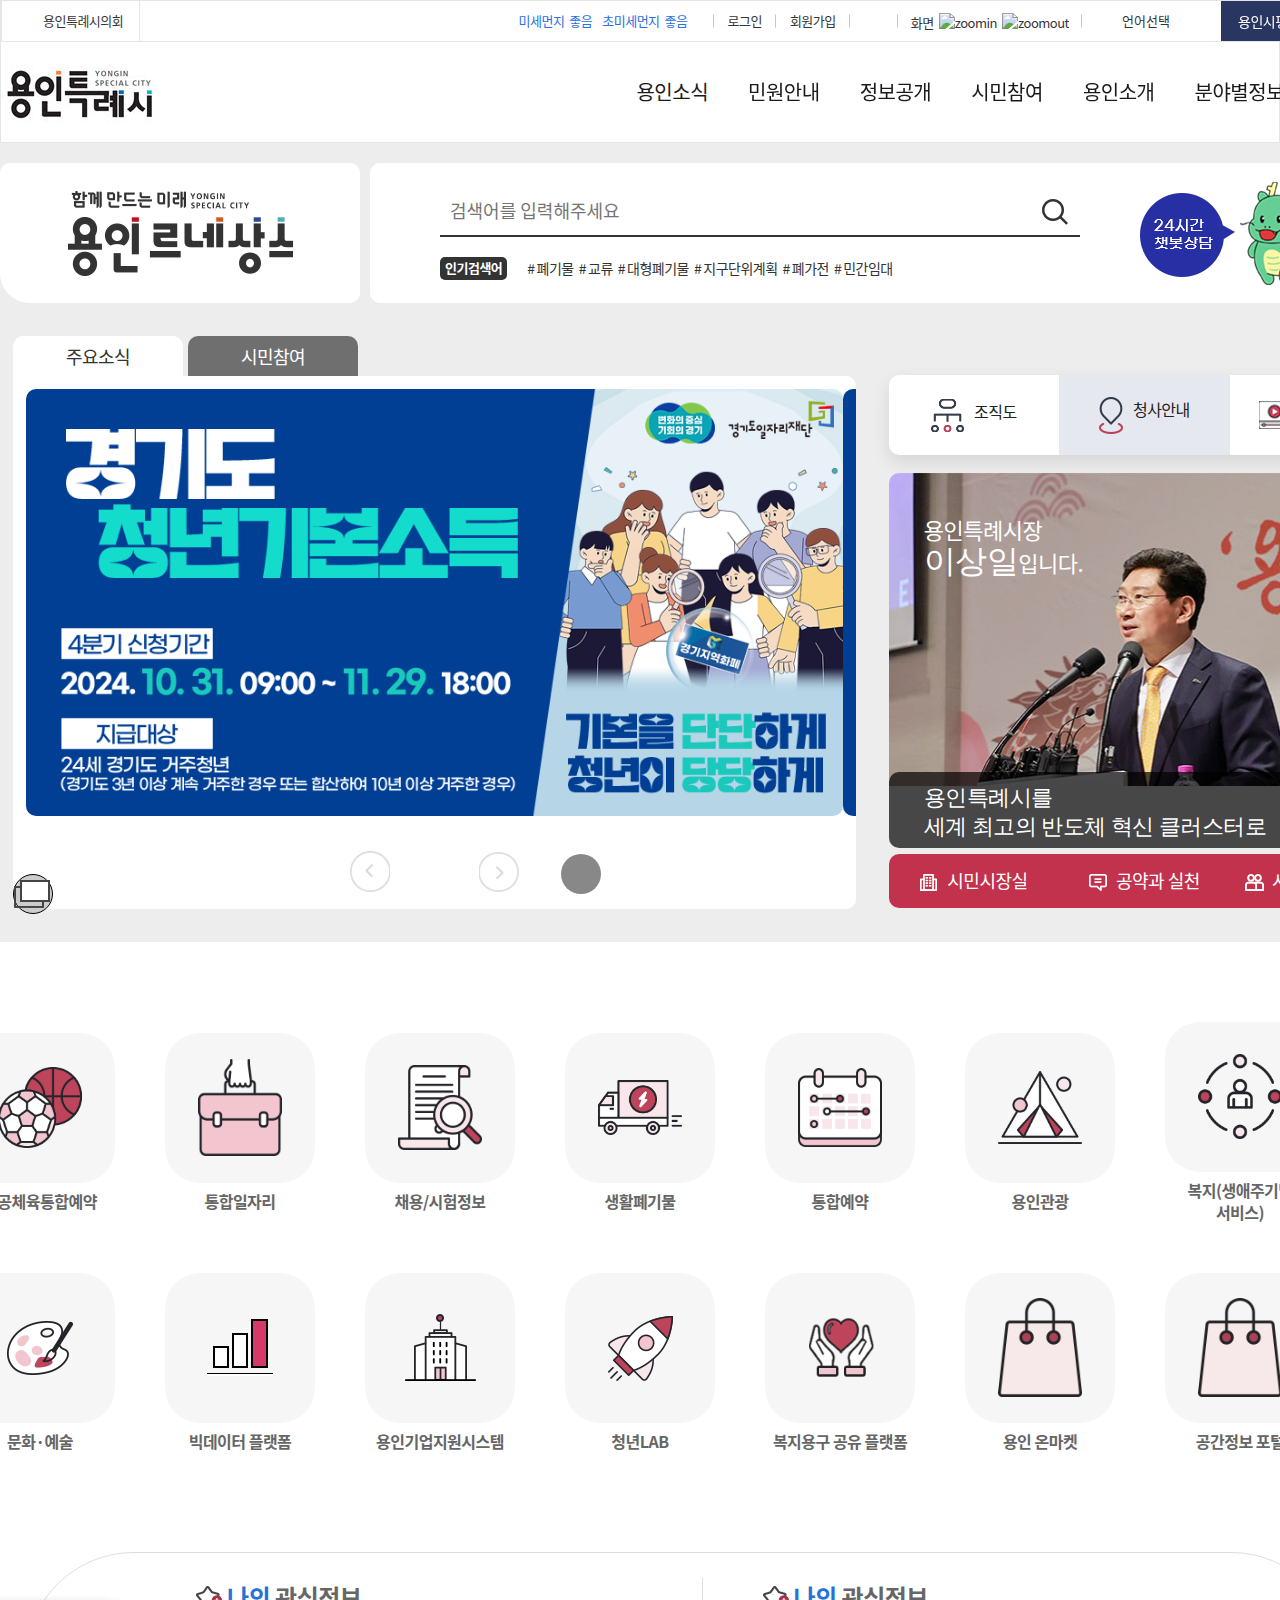
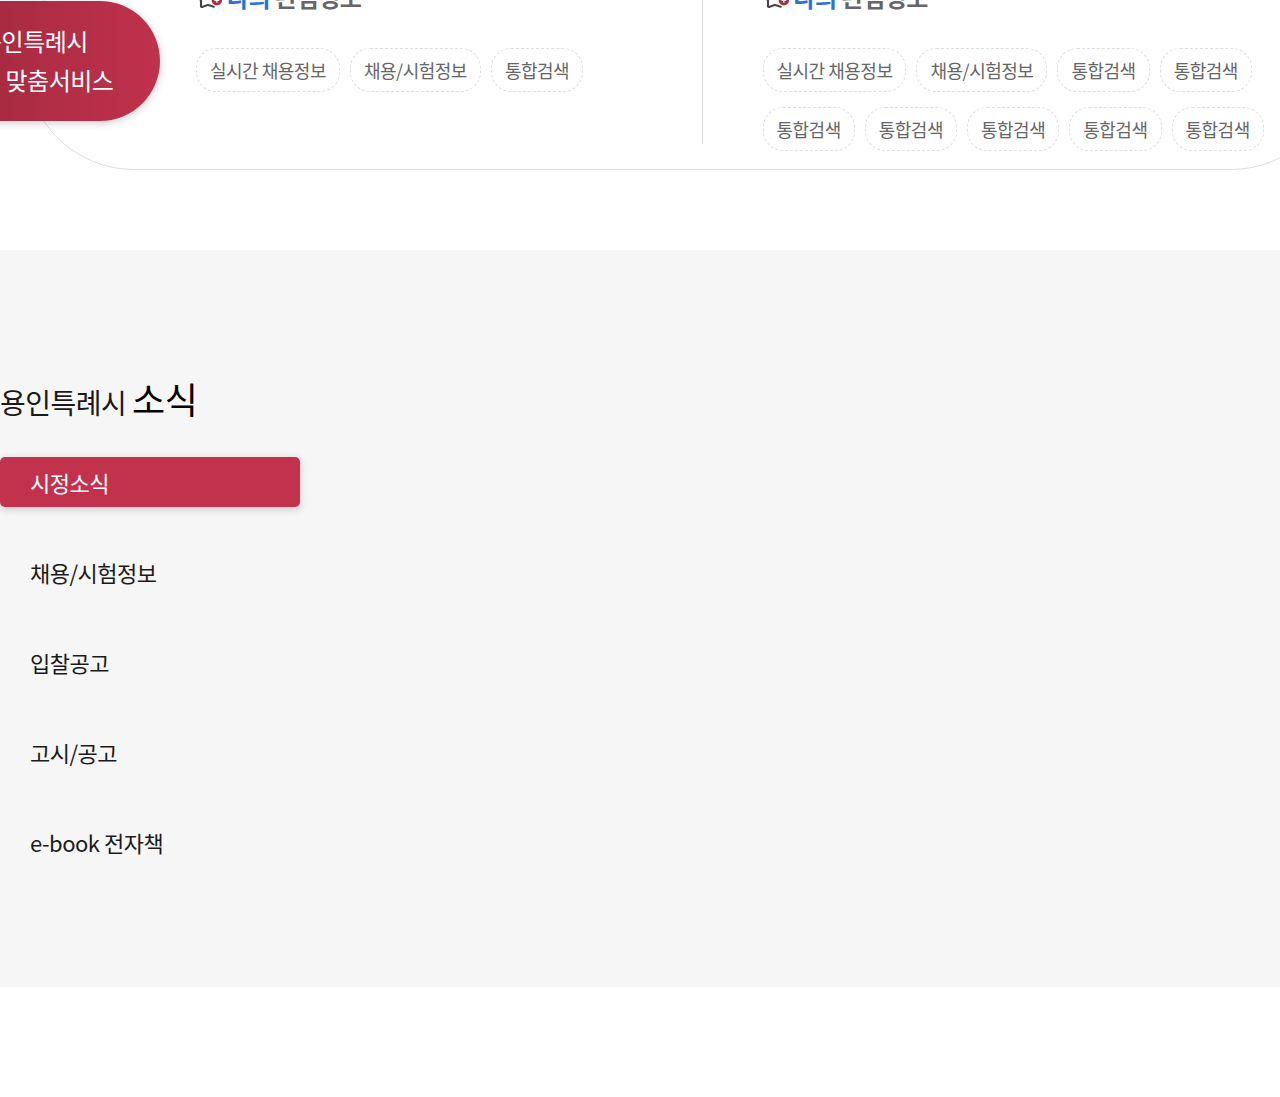
==== yongin.html @ 8b9699b8 "1116 yongin" ====
<!DOCTYPE html>
<html lang="en">

<head>
    <meta charset="UTF-8">
    <meta name="viewport" content="width=device-width, initial-scale=1.0">
    <title>Document</title>
    <link rel="stylesheet" href="./assets/css/main.css">
    <link rel="stylesheet" href="./assets/css/layout.css">
    <!-- swiper -->
    <link rel="stylesheet" href="https://cdn.jsdelivr.net/npm/swiper@11/swiper-bundle.min.css" />
    <script src="https://cdn.jsdelivr.net/npm/swiper@11/swiper-bundle.min.js"></script>
    <!-- jquery -->
    <script src="https://code.jquery.com/jquery-3.7.1.min.js"
    integrity="sha256-/JqT3SQfawRcv/BIHPThkBvs0OEvtFFmqPF/lYI/Cxo=" crossorigin="anonymous"></script>
    <script src="./yongin.js" defer></script>
</head>

<body>
    <header class="header">
        <div class="header__inner">
            <div class="header__top">
                <div class="header__top__inner">
                    <div class="site">
                        <a href="#" class="site__link">
                            용인특례시의회
                        </a>
                    </div>
                    <div class="header__top--util">
                        <div class="weather-area">
                            <a href="#" class="weather-area__btn">
                                미세먼지<span class="weather-area__btn--good">좋음</span>
                                초미세먼지<span class="weather-area__btn--good">좋음</span>
                            </a>
                        </div>
                        <div class="login-area">
                            <ul class="login-area__list">
                                <li class="login-area__item">
                                    <a href="#" title="로그인 화면 이동">로그인</a>
                                </li>
                                <li class="login-area__item">
                                    <a href="#" title="회원가입 화면 이동">회원가입</a>
                                </li>
                            </ul>
                        </div>
                        <div class="print__btn">
                            <a href="#" title="프린트하기" class="print__btn__icon">
                                <span class="blind">프린트하기</span>
                            </a>
                        </div>
                        <div class="magnify">
                            <ul class="magnify__list">
                                <li class="magnify__item">
                                    <a href="#">화면</a>
                                </li>
                                <li class="magnify__item">
                                    <a href="#" class="zoomin">
                                        <img class="zoomin__img" src="https://www.yongin.go.kr/resources/user/main/img/layout/txt_plus_icon.png" alt="zoomin">
                                    </a>
                                </li>
                                <li class="magnify__item">
                                    <a href="#" class="zoomout">
                                        <img class="zoomout__img" src="https://www.yongin.go.kr/resources/user/main/img/layout/txt_minus_icon.png" alt="zoomout">
                                    </a>
                                </li>
                            </ul>
                        </div>
                        <div class="language">
                            <button class="lang__btn">언어선택</button>
                            <div class="lang__dropdown">
                                <ul class="lang__list">
                                    <li class="lang__item">
                                        <a class="lang__item--link" href="#">한국어</a>
                                    </li>
                                    <li class="lang__item">
                                        <a class="lang__item--link" href="#">English</a>
                                    </li>
                                    <li class="lang__item">
                                        <a class="lang__item--link" href="#">中國語</a>
                                    </li>
                                    <li class="lang__item">
                                        <a class="lang__item--link" href="#">日本語</a>
                                    </li>
                                    <li class="lang__item">
                                        <a class="lang__item--link" href="#">그 외 언어</a>
                                    </li>
                                </ul>
                                <button class="close"> 언어선택 닫기 </button>
                            </div>
                            
                        </div>
                        <div class="familyPop__btn">
                            <div class="familyPop__swiper swiper">
                                <ul class="familyPop__list swiper-wrapper">
                                    <li class="familyPop__item swiper-slide">
                                        <a class="familyPop__item--link" href="#">용인시평생학습관</a>
                                    </li>
                                    <li class="familyPop__item swiper-slide">
                                        <a class="familyPop__item--link" href="#">용인시평생학습관</a>
                                    </li>
                                    <li class="familyPop__item swiper-slide">
                                        <a class="familyPop__item--link" href="#">용인시평생학습관</a>
                                    </li>
                                    <li class="familyPop__item swiper-slide">
                                        <a class="familyPop__item--link" href="#">용인시평생학습관</a>
                                    </li>
                                </ul>
                            </div>
                            <button class="more__btn">
                                <a class="more__btn__link" href="#">더보기</a>
                            </button>
                        </div>
                    </div>
                </div>
            </div>

            <div class="header__main">
                <div class="header__logo">
                    <div class="logo">
                        <a href="#" class="logo__link">
                            <h1 class="blind">용인시청 로고</h1>
                            <img class="logo__img" src="./assets/img/header_logo_img.jpg" alt="용인특례시 로고 이미지">
                        </a>
                    </div>
                </div>
                <div class="header__nav">
                    <ul class="header__list">
                        <li class="header__item" data-tab="tab01">
                            <a class="header__item__link" href="#">용인소식</a>
                            <div id="tab01" class="tab__item">
                                <div class="tab__item__inner">
                                    fewfewfew
                                </div>
                            </div>
                        </li>
                        <li class="header__item" data-tab="tab02">
                            <a class="header__item__link" href="#">민원안내</a>
                            <div id="tab02" class="tab__item">
                                tewtewt
                            </div>
                        </li>
                        <li class="header__item" data-tab="tab03">
                            <a class="header__item__link" href="#">정보공개</a>
                            <div id="tab03" class="tab__item">
                                tewtewt
                            </div>
                        </li>
                        <li class="header__item" data-tab="tab04">
                            <a class="header__item__link" href="#">시민참여</a>
                            <div id="tab04" class="tab__item">
                                tewtewt
                            </div>
                        </li>
                        <li class="header__item" data-tab="tab05">
                            <a class="header__item__link" href="#">용인소개</a>
                            <div id="tab05" class="tab__item">
                                tewtewt
                            </div>
                        </li>
                        <li class="header__item" data-tab="tab06">
                            <a class="header__item__link" href="#">분야별정보</a>
                            <div id="tab06" class="tab__item">
                                tewtewt
                            </div>
                        </li>
                    </ul>
                    <div class="header__form">
                        <button class="search__icon">
                            <span class="blind">검색 아이콘</span>
                        </button>
                        <button class="menu__icon">
                            <span class="blind">매뉴 아이콘</span>
                        </button>
                    </div>
                </div>
            </div>
        </div>

      


    </header>


    

    <main>
        <div class="container">

            <section class="sec-main">

                <div class="main__inner">

                    <div class="contentSearch-group">
                        <span class="blind">검색창</span>
                        <div class="yongin-banner">
                            <div class="front-card">
                                <a class="yongin-banner-link" href="#">
                                    <img src="./assets/img/logo_img.png" alt="용인시 배너">
                                </a>
                            </div>
                            <div class="back-card">
                                <a class="yongin-banner-link" href="#">
                                    <h5>용인르네상스 의미</h5>
                                    <p>
                                        시민과 함께 지혜를 모아 시의 발전과<br>
                                        모든 분야의 질적 변화와 양적 성장을<br> 통해
                                        시민 삶의 질을 업그레이드하겠다는<br>
                                        미래 비전입니다
                                    </p>
                                </a>
                            </div>
                        </div>
                        <div class="search-block">
                            <div class="search-left-block">
                                <form class="search-form" method="">
                                    <span class="blind">검색창</span>
                                    <input class="search-input" placeholder="검색어를 입력해주세요"></input>
                                    <button class="btn-search">
                                        <img src="/assets/icon/search-ic.png" alt="검색아이콘">
                                    </button>
                                </form>
                                <div class="hottag-block">
                                    <div class="hot-keyword">
                                        <h3>인기검색어</h3>
                                    </div>
                                    <ul class="hottag-list">
                                        <li class="hottag-item">폐기물</li>
                                        <li class="hottag-item">교류</li>
                                        <li class="hottag-item">대형폐기물</li>
                                        <li class="hottag-item">지구단위계획</li>
                                        <li class="hottag-item">폐가전</li>
                                        <li class="hottag-item">민간임대</li>
                                    </ul>
                                </div>
                            </div>
                            <div class="chatbot-area">
                                <a href="#">
                                    <img src="/assets/img/chatbot_img.png" alt="실시간 챗봇 이미지">
                                </a>
                            </div>
                        </div>
                    </div>

                    <div class="contentBanner-group">

                        <div class="swiper-area">
                            <nav class="swiper-tab-block">
                                <div class="visual-tab on" id="tab01">
                                    <h3>주요소식</h3>
                                </div>
                                <div class="visual-tab" id="tab02">
                                    <h3>시민참여</h3>
                                </div>
                            </nav>
                            <div class="visual-swiper swiper">
                                <ul class="swiper-wrapper">
                                    <li class="swiper-slide">
                                        <img src="/assets/img/swiper_img01.png" alt="">
                                    </li>
                                    <li class="swiper-slide">
                                        <img src="/assets/img/swiper_img01.png" alt="">
                                    </li>
                                    <li class="swiper-slide">
                                        <img src="/assets/img/swiper_img01.png" alt="">
                                    </li>
                                </ul>
                            </div>
                            <div class="swiper-ctrl-block">
                                <div class="swiper-pagination"></div>
                                <div class="visual-btn prev swiper-button-prev">
                                    <span class="blind">prev</span>
                                    <img src="/assets/icon/prev_btn-ic.png" alt="이전">
                                </div>
                                <div class="visual-btn next swiper-button-next">
                                    <span class="blind">next</span>
                                    <img src="/assets/icon/prev_btn-ic.png" alt="다음">
                                </div>
                                <button class="swiper-play-pause"><span class="blind">Pause</span></button>
                                <button class="visual-btn btn-tooltip">
                                    <span class="blind">tooltip</span>
                                    <img src="/assets/icon/tooltip_ic.png" alt="tooltip-ic">
                                </button>
                            </div>

                        </div>
                        <div class="mayor-area">

                            <div class="mayor-top-block">
                                <ul class="mayor-top-list">
                                    <li class="mayor-top-item">
                                        <a href="#"> <i class="ico ic-organ"></i>조직도</a>
                                    </li>
                                    <li class="mayor-top-item">
                                        <a href="#"><i class="ico ico-office"></i>청사안내</a>
                                    </li>
                                    <li class="mayor-top-item">
                                        <a href="#"><i class="ico ico-live"></i>용인라이브</a>
                                    </li>
                                </ul>
                            </div>

                            <div class="mayor-mid-block">
                                <img src="/assets/img/mayor_img.jpg" alt>
                                <h3 class="section-title">
                                    <span>용인특례시장</span>
                                    <span><strong>이상일</strong>입니다.</span>
                                </h3>
                                <span class="mayor-mid-subtitle">
                                    용인특례시를
                                    <br>
                                    세계 최고의 반도체 혁신 클러스터로
                                </span>
                            </div>

                            <div class="mayor-bot-block">
                                <ul class="mayor-bot-list">
                                    <li class="mayor-bot-item">
                                        <a href="#">시민시장실</a>
                                    </li>
                                    <li class="mayor-bot-item">
                                        <a href="#">공약과 실천</a>
                                    </li>
                                    <li class="mayor-bot-item">
                                        <a href="#">시민참여플랫폼</a>
                                    </li>
                                </ul>
                            </div>

                        </div>
                    </div>
                </div>

            </section>

            <section class="sec-service">
                <div class="service-inner">
                    <ul class="service-list">
                        <li class="service-item">
                            <a class="service-item-link" href="#">
                                <div class="service-icon-block">
                                    <img src="/assets/icon/service-item_img01.png" alt="service01">
                                </div>
                                <h3 class="service-text">공공체육통합예약</h3>
                            </a>
                        </li>
                        <li class="service-item">
                            <a class="service-item-link" href="#">
                                <div class="service-icon-block">
                                    <img src="/assets/icon/service-item_img02.png" alt="service01">
                                </div>
                                <h3 class="service-text">통합일자리</h3>
                            </a>
                        </li>
                        <li class="service-item">
                            <a class="service-item-link" href="#">
                                <div class="service-icon-block">
                                    <img src="/assets/icon/service-item_img03.png" alt="service01">
                                </div>
                                <h3 class="service-text">채용/시험정보</h3>
                            </a>
                        </li>
                        <li class="service-item">
                            <a class="service-item-link" href="#">
                                <div class="service-icon-block">
                                    <img src="/assets/icon/service-item_img04.png" alt="service01">
                                </div>
                                <h3 class="service-text">생활폐기물</h3>
                            </a>
                        </li>
                        <li class="service-item">
                            <a class="service-item-link" href="#">
                                <div class="service-icon-block">
                                    <img src="/assets/icon/service-item_img05.png" alt="service01">
                                </div>
                                <h3 class="service-text">통합예약</h3>
                            </a>
                        </li>
                        <li class="service-item">
                            <a class="service-item-link" href="#">
                                <div class="service-icon-block">
                                    <img src="/assets/icon/service-item_img06.png" alt="service01">
                                </div>
                                <h3 class="service-text">용인관광</h3>
                            </a>
                        </li>
                        <li class="service-item">
                            <a class="service-item-link" href="#">
                                <div class="service-icon-block">
                                    <img src="/assets/icon/service-item_img07.png" alt="service01">
                                </div>
                                <h3 class="service-text">복지(생애주기별 서비스)</h3>
                            </a>
                        </li>
                        <li class="service-item">
                            <a class="service-item-link" href="#">
                                <div class="service-icon-block">
                                    <img src="/assets/icon/service-item_img08.png" alt="service01">
                                </div>
                                <h3 class="service-text">문화·예술</h3>
                            </a>
                        </li>
                        <li class="service-item">
                            <a class="service-item-link" href="#">
                                <div class="service-icon-block">
                                    <img src="/assets/icon/service-item_img09.png" alt="service01">
                                </div>
                                <h3 class="service-text">빅데이터 플랫폼</h3>
                            </a>
                        </li>
                        <li class="service-item">
                            <a class="service-item-link" href="#">
                                <div class="service-icon-block">
                                    <img src="/assets/icon/service-item_img10.png" alt="service01">
                                </div>
                                <h3 class="service-text">용인기업지원시스템</h3>
                            </a>
                        </li>
                        <li class="service-item">
                            <a class="service-item-link" href="#">
                                <div class="service-icon-block">
                                    <img src="/assets/icon/service-item_img11.png" alt="service01">
                                </div>
                                <h3 class="service-text">청년LAB</h3>
                            </a>
                        </li>
                        <li class="service-item">
                            <a class="service-item-link" href="#">
                                <div class="service-icon-block">
                                    <img src="/assets/icon/service-item_img12.png" alt="service01">
                                </div>
                                <h3 class="service-text">복지용구 공유 플랫폼</h3>
                            </a>
                        </li>
                        <li class="service-item">
                            <a class="service-item-link" href="#">
                                <div class="service-icon-block">
                                    <img src="/assets/icon/service-item_img13.png" alt="service01">
                                </div>
                                <h3 class="service-text">용인 온마켓</h3>
                            </a>
                        </li>
                        <li class="service-item">
                            <a class="service-item-link" href="#">
                                <div class="service-icon-block">
                                    <img src="/assets/icon/service-item_img14.png" alt="service01">
                                </div>
                                <h3 class="service-text">공간정보 포털</h3>
                            </a>
                        </li>
                    </ul>

                    <div class="ai-area">
                        <div class="ai-inner">
                            <h3 class="ai-title-block">
                                용인특례시<br>
                                AI 맞춤서비스
                            </h3>

                            <div class="ai-mygroup-block">
                                <div class="ai-mygroup-content">
                                    <div class="ai-group-title">
                                        <h3><span class="blue">나의</span> 관심정보</h3>
                                    </div>
                                    <ul class="ai-tag-list">
                                        <li class="ai-tag-item">
                                            <a class="ai-tag-item-link" href="#">실시간 채용정보</a>
                                        </li>
                                        <li class="ai-tag-item">
                                            <a class="ai-tag-item-link" href="#">채용/시험정보</a>
                                        </li>
                                        <li class="ai-tag-item">
                                            <a class="ai-tag-item-link" href="#">통합검색</a>
                                        </li>
                                    </ul>
                                </div>
                                <div class="ai-mygroup-content">
                                    <div class="ai-group-title">
                                        <h3><span class="blue">나의</span> 관심정보</h3>
                                    </div>
                                    <ul class="ai-tag-list">
                                        <li class="ai-tag-item">
                                            <a class="ai-tag-item-link" href="#">실시간 채용정보</a>
                                        </li>
                                        <li class="ai-tag-item">
                                            <a class="ai-tag-item-link" href="#">채용/시험정보</a>
                                        </li>
                                        <li class="ai-tag-item">
                                            <a class="ai-tag-item-link" href="#">통합검색</a>
                                        </li>
                                        <li class="ai-tag-item">
                                            <a class="ai-tag-item-link" href="#">통합검색</a>
                                        </li>
                                        <li class="ai-tag-item">
                                            <a class="ai-tag-item-link" href="#">통합검색</a>
                                        </li>
                                        <li class="ai-tag-item">
                                            <a class="ai-tag-item-link" href="#">통합검색</a>
                                        </li>
                                        <li class="ai-tag-item">
                                            <a class="ai-tag-item-link" href="#">통합검색</a>
                                        </li>
                                        <li class="ai-tag-item">
                                            <a class="ai-tag-item-link" href="#">통합검색</a>
                                        </li>
                                        <li class="ai-tag-item">
                                            <a class="ai-tag-item-link" href="#">통합검색</a>
                                        </li>
                                    </ul>
                                </div>
                            </div>




                        </div>
                    </div>

                    <div class="news-area">
                        <div class="news-inner">
                            <div class="news-title-block">
                                <h2 class="news-title-tx">용인특례시 <strong>소식</strong></h2>
                            </div>
                            <div class="news-tab-list-block">
                                <ul class="news-tab-list">
                                    <li class="news-tab-item">
                                        <a class="news-tab-item-link on" href="#tab1">
                                            <p class="news-tab-item-tx">시정소식</p>
                                        </a>
                                    </li>
                                    <li class="news-tab-item">
                                        <a class="news-tab-item-link" href="#tab2">
                                            <p class="news-tab-item-tx">채용/시험정보</p>
                                        </a>
                                    </li>
                                    <li class="news-tab-item">
                                        <a class="news-tab-item-link" href="#tab3">
                                            <p class="news-tab-item-tx">입찰공고</p>
                                        </a>
                                    </li>
                                    <li class="news-tab-item">
                                        <a class="news-tab-item-link" href="#tab4">
                                            <p class="news-tab-item-tx">고시/공고</p>
                                        </a>
                                    </li>
                                    <li class="news-tab-item">
                                        <a class="news-tab-item-link" href="#tab5">
                                            <p class="news-tab-item-tx">e-book 전자책</p>
                                        </a>
                                    </li>
                                </ul>
                            </div>
                            <div class="news-tab-content">
                                <div id="tab1" class="news-tab-pane">
                                    <div class="news-tab-pane-inner">
                                        <div class="tab-pane-top">
                                            <p>더보기</p>
                                        </div>
                                        <ul class="tab-pane-mid-list">
                                            <li class="tab-pane-mid-item">
                                                <a class="tab-pane-mid-link" href="#">
                                                    <div class="pane-date-block">
                                                        <p class="pane-date">2024-11</p>
                                                        <p class="num">15</p>
                                                    </div>
                                                    <h3 class="pane-title"> 링크 임팩트 아카데미 - 나를 바꾸는 시간 6 참여 안내</h3>
                                                </a>
                                            </li>
                                            <li class="tab-pane-mid-item">
                                                <a class="tab-pane-mid-link" href="#">
                                                    <div class="pane-date-block">
                                                        <p class="pane-date">2024-11</p>
                                                        <p class="num">15</p>
                                                    </div>
                                                    <h3 class="pane-title"> (병원) 동절기 대비 화재안전점검 매뉴얼 등 게시</h3>
                                                </a>
                                            </li>
                                            <li class="tab-pane-mid-item">
                                                <a class="tab-pane-mid-link" href="#">
                                                    <div class="pane-date-block">
                                                        <p class="pane-date">2024-11</p>
                                                        <p class="num">15</p>
                                                    </div>
                                                    <h3 class="pane-title">12월 심폐소생술 등 응급처치교육 신청 안내(기초 과정)</h3>
                                                </a>
                                            </li>
                                            <li class="tab-pane-mid-item">
                                                <a class="tab-pane-mid-link" href="#">
                                                    <div class="pane-date-block">
                                                        <p class="pane-date">2024-11</p>
                                                        <p class="num">14</p>
                                                    </div>
                                                    <h3 class="pane-title"> (모의훈련)초미세먼지 위기경보 ‘주의’단계 발령 및 비상저감</h3>
                                                </a>
                                            </li>

                                        </ul>
                                    </div>
                                </div>
                                <div id="tab2" class="news-tab-pane">
                                    <div class="news-tab-pane-inner">
                                        <div class="tab-pane-top">
                                            <p>더보기</p>
                                        </div>
                                        <ul class="tab-pane-mid-list">
                                            <li class="tab-pane-mid-item">
                                                <a class="tab-pane-mid-link" href="#">
                                                    <div class="pane-date-block">
                                                        <p class="pane-date">2024-11</p>
                                                        <p class="num">15</p>
                                                    </div>
                                                    <h3 class="pane-title"> 링크 임팩트 아카데미 - 나를 바꾸는 시간 6 참여 안내</h3>
                                                </a>
                                            </li>
                                            <li class="tab-pane-mid-item">
                                                <a class="tab-pane-mid-link" href="#">
                                                    <div class="pane-date-block">
                                                        <p class="pane-date">2024-11</p>
                                                        <p class="num">15</p>
                                                    </div>
                                                    <h3 class="pane-title"> 링크 임팩트 아카데미 - 나를 바꾸는 시간 6 참여 안내</h3>
                                                </a>
                                            </li>
                                            <li class="tab-pane-mid-item">
                                                <a class="tab-pane-mid-link" href="#">
                                                    <div class="pane-date-block">
                                                        <p class="pane-date">2024-11</p>
                                                        <p class="num">15</p>
                                                    </div>
                                                    <h3 class="pane-title"> 링크 임팩트 아카데미 - 나를 바꾸는 시간 6 참여 안내</h3>
                                                </a>
                                            </li>
                                            <li class="tab-pane-mid-item">
                                                <a class="tab-pane-mid-link" href="#">
                                                    <div class="pane-date-block">
                                                        <p class="pane-date">2024-11</p>
                                                        <p class="num">15</p>
                                                    </div>
                                                    <h3 class="pane-title"> 링크 임팩트 아카데미 - 나를 바꾸는 시간 6 참여 안내</h3>
                                                </a>
                                            </li>
                                        </ul>
                                    </div>
                                </div>
                                <div id="tab3" class="news-tab-pane">
                                    <div class="news-tab-pane-inner">
                                        <div class="tab-pane-top">
                                            <p>더보기</p>
                                        </div>
                                        <ul class="tab-pane-mid-list">
                                            <li class="tab-pane-mid-item">
                                                <a class="tab-pane-mid-link" href="#">
                                                    <div class="pane-date-block">
                                                        <p class="pane-date">2024-11</p>
                                                        <p class="num">15</p>
                                                    </div>
                                                    <h3 class="pane-title"> 링크 임팩트 아카데미 - 나를 바꾸는 시간 6 참여 안내</h3>
                                                </a>
                                            </li>
                                            <li class="tab-pane-mid-item">
                                                <a class="tab-pane-mid-link" href="#">
                                                    <div class="pane-date-block">
                                                        <p class="pane-date">2024-11</p>
                                                        <p class="num">15</p>
                                                    </div>
                                                    <h3 class="pane-title"> 링크 임팩트 아카데미 - 나를 바꾸는 시간 6 참여 안내</h3>
                                                </a>
                                            </li>
                                            <li class="tab-pane-mid-item">
                                                <a class="tab-pane-mid-link" href="#">
                                                    <div class="pane-date-block">
                                                        <p class="pane-date">2024-11</p>
                                                        <p class="num">15</p>
                                                    </div>
                                                    <h3 class="pane-title"> 링크 임팩트 아카데미 - 나를 바꾸는 시간 6 참여 안내</h3>
                                                </a>
                                            </li>
                                            <li class="tab-pane-mid-item">
                                                <a class="tab-pane-mid-link" href="#">
                                                    <div class="pane-date-block">
                                                        <p class="pane-date">2024-11</p>
                                                        <p class="num">15</p>
                                                    </div>
                                                    <h3 class="pane-title"> 링크 임팩트 아카데미 - 나를 바꾸는 시간 6 참여 안내</h3>
                                                </a>
                                            </li>
                                        </ul>
                                    </div>
                                </div>
                                
                            </div>
                        </div>
                    </div>

                </div>
            </section>
            <section class="sec-admin"></section>
            
      





        </div>

    </main>







    <footer></footer>

</body>

</html>
---- assets/css/main.css ----
.container{ position: relative; }



/* sec-main */


.sec-main{
    background: #ededed;
}
.main__inner{
    width: 1400px;
    margin: 0px auto;
    padding: 20px 0;
}
.contentSearch-group{
    display: flex;
    gap: 10px;
}
.contentSearch-group .yongin-banner{
    position: relative;
    display: block;
    width: 360px;
    height: 140px;
    border-radius: 10px 10px 10px 30px;
    perspective: 1000px;
    transition: 1s;
    transform-style: preserve-3d;

    background: #fff;
}
.contentSearch-group .yongin-banner:hover {
    transform: rotateY(180deg);
}
.contentSearch-group .yongin-banner div{
    position: absolute;
    width: 100%;
    height: 100%;
    backface-visibility: hidden;
    border-radius: 10px 10px 10px 30px;
}
.contentSearch-group .yongin-banner .front-card{
    display: flex;
    align-items: center;
    justify-content: center;
}
.contentSearch-group .yongin-banner .back-card{
    transform: rotateY(180deg);
    color: #fff;
    padding: 10px;

    background: #f00;
}
.contentSearch-group .yongin-banner .back-card::after{
    content: "";
    position: absolute;
    bottom: 0;
    right: -32px;
    width: 133px;
    height: 180px;
    background: url(https://www.yongin.go.kr/resources/user/main/img/layout/renaissance_img.png) no-repeat;
}

.back-card h5{
    font-size: 18px;
    font-weight: 700;
}
.back-card p{
    line-height: 1.5;
    font-size: 14px;

}
/* .yongin-banner-link{
    position: relative;
    padding: 12px 17px;

} */
.contentSearch-group .yongin-banner img{
    width: 100%;
    height: 100%;
    object-fit: cover;
}

.contentSearch-group .search-block{
    display: flex;
    justify-content: space-between;
    align-items: center;
    border-radius: 10px 30px 10px 10px;
    padding: 10px 60px 10px 70px;
    height: 140px;
    flex: 1;
    background: #fff;
}
.search-left-block{
    display: flex;
    flex-direction: column;
    gap: 20px;
    flex: 1;
}
.contentSearch-group .search-block .search-form{
    position: relative;
    display: flex;
    justify-content: space-between;
    width: 100%;
}
.search-form .search-input{
    padding: 10px;
    width: 100%;
    border-bottom: 2px solid #333;
}
.search-form .btn-search{
    position: absolute;
    right: 0;top: 0;
    display: flex;
    align-items: center;
    justify-content: center;
    height: 100%;
    width: 50px;
}
.search-form .btn-search img{}

.hottag-block{
    display: flex;
}
.hottag-block .hot-keyword{
    border-radius: 5px;
    background: #333;
    font-size: 13px;
    padding: 0 5px;
    color: #fff;
    display: flex;
    align-items: center;
    justify-content: center;
    font-weight: 600;
    margin-right: 20px;
}
.hottag-block .hot-keyword h3{}
.hottag-block .hottag-list{
    display: flex;
    gap: 5px;
    color: #333;
    font-size: 14px;
}
.hottag-block .hottag-list .hottag-item{}
.hottag-block .hottag-list .hottag-item::before{
    content: "#";
    margin-right: 2px;
}
.chatbot-area{
    margin-left: 60px;
}
.chatbot-area img{}



/* contentbanner css */

.contentBanner-group{
    display: flex;
    gap: 20px;
    margin-top: 20px;
}
.swiper-area{
    position: relative;
    padding: 13px;
    width: 870px;
}
.swiper-area .swiper-tab-block{
    display: flex;
    gap: 5px;
}
.swiper-area .swiper-tab-block .visual-tab{
    display: inline-flex;
    align-items: center;
    justify-content: center;
    width: 170px;
    height: 40px;
    background-color: #6F6F6F;
    border-radius: 10px 10px 0 0;
    color: #fff;
}
.swiper-area .swiper-tab-block .visual-tab.on{
    background: #fff;
    font-weight: 500;
    color: #333;
}
.swiper-area .swiper-tab-block .visual-tab h3{}

.swiper-area .visual-swiper{
    position: relative;
    padding: 13px;
    padding-bottom: 23px;
    border-radius: 0 10px 0px 0px;
    background-color: #fff;
}
.swiper-area .visual-swiper .swiper-wrapper{
    width: 100%;
    border-radius: 50px;
}
.swiper-area .visual-swiper .swiper-wrapper .swiper-slide img{
    width: 100%;
    height: 100%;
    object-fit: cover;
    border-radius: 10px;
}
.swiper-play-pause{    
    position: absolute;
    left: 65%;
    width: 40px;
    height: 40px;
    border-radius: 50%;
    z-index: 10;
    background: #888;
}
.swiper-ctrl-block{
    position: relative;
    display: flex;
    align-items: center;
    width: 100%;
    height: 70px;
    background: #fff;
    border-radius: 0px 0px 10px 10px;
}
.swiper-ctrl-block .visual-btn {
    position: absolute;
    top: 50%;
    width: 40px;
    height: 40px;
    border-radius: 50%;
}
.swiper-ctrl-block .visual-btn.prev{ left: 40%; }

.swiper-ctrl-block .visual-btn.next{
    right: 40%;
    transform: rotate(180deg);
}
.swiper-pagination{
    display: flex;
    align-items: center;
    justify-content: center;
    height: 100%;
}
.btn-tooltip{
    position: relative;
    background: #ccc;
    border: 1px solid #000;
}
.mayor-area{
    position: relative;
    display: flex;
    flex-direction: column;
    margin-top: 52px;
    gap: 18px;
}
.mayor-area .mayor-top-block{
    display: flex;
    align-items: center;
    justify-content: center;
    border-radius: 10px;
    background-color: #fff;
    height: 80px;
    box-shadow: 0 7px 18px rgba(0, 0, 0, .1);
}
.mayor-area .mayor-top-block .mayor-top-list{
    display: flex;
    justify-content: space-between;
    align-items: center;
    width: 100%;
    height: 100%;
}
.mayor-top-block .mayor-top-list .mayor-top-item{
    display: flex;
    align-items: center;
    justify-content: center;
    width: 33.33%;
    height: 100%;
}
.mayor-top-block .mayor-top-list .mayor-top-item:nth-child(2){
    background-color: #e6e8f0;
}
.ico {
    display: block;          
    background-repeat: no-repeat;    
    overflow: hidden;                
    text-indent: -9999px;           
    margin-right: 10px;              
}
.ic-organ{
    width: 33px;
    height: 33px;
    background: url("/assets/icon/mayor-top-item01.png");
    margin-right: 10px;
    background-position: center center;  
    background-size: cover;          
}
.ico-office{
    width: 24px;
    height: 37px;
    background: url("/assets/icon/mayor-top-item02.png");
    margin-right: 10px;
    background-position: center center;  
    background-size: cover; 
}
.ico-live{
    width: 31px;
    height: 28px;
    background: url("/assets/icon/mayor-top-item03.png");
    margin-right: 10px;
    background-position: center center;  
    background-size: cover; 
}
.mayor-top-block .mayor-top-list .mayor-top-item a{
    display: flex;
    color: #222;
    font-size: 1rem;
}

.mayor-mid-block{
    position: relative;
    padding-bottom: 50px;
    /* position: absolute;
    bottom: -12px;
    left: 0;
    display: flex;
    align-items: center;
    padding: 12px 35px 6px;
    width: 100%;
    line-height: 1.3;
    font-size: 22px;
    color: #fff;
    background: rgba(0, 0, 0, .7);
    border-radius: 10px;
    font-family: "GmarketSans";
    z-index: 9; */
    
}
.mayor-mid-block img{
    width: 100%;
    height: 100%;
    border-radius: 10px 10px 0 0;
}
.mayor-mid-block .section-title{
    display: flex;
    flex-direction: column;
    position: absolute;
    top: 43px;
    left: 35px;
    line-height: 1.2;
    font-size: 22px;
    color: #fff;
    font-family: "GmarketSans";
    
}
.mayor-mid-block .section-title span{}
.mayor-mid-block .section-title strong{
    font-size: 32px;
    font-weight: 400;
    font-family: "ChosunGs";
}
.mayor-mid-subtitle{
    position: absolute;
    bottom: -12px;
    left: 0;
    display: flex;
    align-items: center;
    padding: 12px 35px 6px;
    width: 100%;
    line-height: 1.3;
    font-size: 22px;
    color: #fff;
    background: rgba(0, 0, 0, .7);
    border-radius: 10px;
    font-family: "GmarketSans";
    z-index: 9;
}
.mayor-bot-block{
    width: 100%;
    background: #c3324d;
    border-radius: 10px;
    padding: 2px 0;
    color: #fff;
}
.mayor-bot-block .mayor-bot-list{
    display: flex;
    justify-content: space-between;
    align-items: center;
}
.mayor-bot-block .mayor-bot-item{
    display: flex;
    align-items: center;
    justify-content: center;
    flex: 1;
    height: 50px;

}
.mayor-bot-block .mayor-bot-item a{}
.mayor-bot-block .mayor-bot-item a::before{
    content: '';
    display: inline-block;
    margin-right: 8px;
    width: 19px;
    height: 17px;
    vertical-align: middle;
    aspect-ratio: 1;
    background-size: 100%;
    transform: translateY(-1px);
}
.mayor-bot-block .mayor-bot-item:nth-child(1) a::before{
    background: url("/assets/icon/mayor-bot-item01.png") no-repeat;
}
.mayor-bot-block .mayor-bot-item:nth-child(2) a::before{
    background: url("/assets/icon/mayor-bot-item02.png") no-repeat;
}
.mayor-bot-block .mayor-bot-item:nth-child(3) a::before{
    background: url("/assets/icon/mayor-bot-item03.png") no-repeat;
}
.mayor-bot-block .mayor-bot-item a::after{
    content: '';
    position: absolute;
    top: 50%;
    right: 0;
    width: 1px;
    height: 17px;
    background: #fff;
    transform: translateY(-50%);
}


.sec-service{
    position: relative;
    width: 100%;
    background: #fff;
}
.sec-service .service-inner{
    display: flex;
    align-items: center;
    justify-content: center;
    flex-direction: column;
    margin: 80px auto;
}

.service-list{
    display: grid;
    grid-template-columns: repeat(7,1fr);
    grid-template-rows: repeat(2,auto);
    gap: 50px;
    margin-bottom: 100px;
}
.service-list .service-item{
    display: flex;
    justify-content: center;
    align-items: center;
    flex: 1;
}
.service-list .service-icon-block:hover{ background: #c3324d; }
.service-list .service-item .service-item-link{
    display: flex;
    align-items: center;
    justify-content: center;
    flex-direction: column;
    width: auto;
    height: auto;
    background-color: transparent;
}
.service-item-link .service-icon-block{
    display: flex;
    align-items: center;
    justify-content: center;
    background-color: #f6f6f6;
    width: 150px;
    height: 150px;
    border-radius: 35px;
    padding: 10px;
    transition: background-color .3s;
}
.service-item-link .service-icon-block img{
   max-width: 65%;
}
.service-item-link .service-text{
    margin-top: 7px;
    font-size: 16px;
    color: #666;
    line-height: 22px;
    font-weight: 600;
    text-align: center;
    word-break: keep-all;
    vertical-align: top;
}

.ai-area{
    position: relative;
    width: 1400px;
}
.ai-area .ai-inner{
    display: flex;
    align-items: center;
}
.ai-title-block{
    position: absolute;
    min-width: 220px;
    height: 120px;
    border-radius: 60px;
    color: #fff;
    font-size: 24px;
    display: flex;
    flex-flow: column;
    justify-content: center;
    align-items: flex-start;
    padding: 0 40px;
    box-shadow: 0px 2px 9px 0px rgba(0, 0, 0, 0.2);
    background: linear-gradient(to right, #a0293f, #c0314c);
}
.ai-mygroup-block{
    display: flex;
    justify-content: space-between;
    border: 1px solid #dedede;
    width: 100%;
    border-radius: 200px;
    margin-left: 85px;
    padding: 25px 70px 25px 110px;
}
.ai-mygroup-block .ai-mygroup-content{
    width: 50%;
}
.ai-mygroup-block .ai-mygroup-content:nth-child(1){
    padding-left: 60px;
    border-right: 1px solid #dedede;
}
.ai-mygroup-block .ai-mygroup-content:nth-child(2){
    padding-left: 60px;
}
.ai-mygroup-block .ai-mygroup-content .ai-group-title{
    display: flex;
    align-items: center;
    gap: 5px;
    margin-bottom: 10px;
}
.ai-mygroup-block .ai-mygroup-content .ai-group-title h3{
    font-size: 24px;
    font-weight: 600;
}
.ai-mygroup-block .ai-mygroup-content .ai-group-title::before{
    content: "";
    display: block;    
    background: url("/assets/icon/star.png") no-repeat;
    background-size: contain;
    width: 26px;
    height: 22px;
}
.ai-group-title img{}

.ai-tag-list{
    display: flex;
    flex-flow: wrap;
    gap: 10px;
    margin-top: 20px;
}
.ai-tag-list .ai-tag-item{
    margin-top: 20px;
}
.ai-tag-list .ai-tag-item .ai-tag-item-link{
    background: transparent;
    border: 1px dashed #dedede;
    border-radius: 20px;
    padding: 8px 13px;
}


/* news-area css */

.news-area{
    position: relative;
    width: 100%;
    margin-bottom: 30px;
    margin-top: 80px;
    padding: 40px 0;
    background-color: #f6f6f6;

    /* min-height: 635px; */
}
.news-area .news-inner{
    width: 1400px;
    margin: 0 auto;
    padding: 80px 0;

}
.news-title-block{
    color: #1a1a1a;
    font-size: 28px;
}
.news-title-block .news-title-tx{}
.news-title-block .news-title-tx strong{
    color: #000;
    font-weight: 500;
    font-size: 36px;
}

.news-tab-list-block{}
.news-tab-list-block .news-tab-list{
    display: flex;
    flex-direction: column;
    gap: 40px;
    margin-top: 30px;
}
.news-tab-list-block .news-tab-list .news-tab-item{
    
}
.news-tab-item .news-tab-item-link{
    position: relative;
    display: flex;
    align-items: center;
    justify-content: flex-start;
    padding: 15px 30px;
    height: 50px;
    font-size: 18px;
    width: 300px;
    z-index: 1;
    border-radius: 5px;
    font-weight: 500;
    color: #1a1a1a;
}
.news-tab-item .news-tab-item-link.on{
    color: #fff;
    background: #c3324d;
    box-shadow: 0 2px 9px 0 rgba(0, 0, 0, 0.2);
}
.news-tab-item .news-tab-item-link::after{
    content: '';
    position: absolute;
    top: calc(50% - 5px);
    right: 75px;
    width: 34px;
    height: 10px;
    background: url("https://www.yongin.go.kr/resources/user_renewal/www/images/home/btn-more.png") center / contain no-repeat;
    opacity: 0;
}
.news-tab-item .news-tab-item-link.on::after{
    opacity: 1;
}
.news-tab-item .news-tab-item-link:hover{
    color: #fff;
    background: #c3324d;
    box-shadow: 0 2px 9px 0 rgba(0, 0, 0, 0.2);

}

.news-tab-item a .news-tab-item-tx{
    font-size: 22px;
}





.news-tab-pane{
    display: none;
}
.news-tab-pane.active{
    display: block;
}
.news-tab-content{
    position: absolute;
    background-color: #fff;
    left: 450px;
    top: 20%;
    width: 1100px;
    margin: 0 auto;
}
.news-tab-pane-inner{
    position: relative;
    width: 100%;
    height: 100%;
    padding: 65px 63px 40px 90px;
}
.tab-pane-top{
    position: relative;
    display: flex;
    justify-content: flex-end;
    align-items: center;
    width: 100%;
    border-bottom: 1px solid #000;
}
.tab-pane-top p{
    padding-right: 40px;
}
.tab-pane-top p::after{
    content: '';
    position: absolute;
    top: 5px;
    right: 0;
    width: 34px;
    height: 10px;
    background: url("https://www.yongin.go.kr/resources/user_renewal/www/images/home/btn-more.png") center / contain no-repeat;
}

.tab-pane-mid-list{
    display: flex;
    flex-direction: column;
}
.tab-pane-mid-item{
    padding: 20px 0 20px 20px;
    border-bottom: 1px solid #ccc;
}
.tab-pane-mid-item::after{
    content: '';
    position: absolute;
    top: 50%;
    right: 0;
    width: 34px;
    height: 10px;
    background: url("https://www.yongin.go.kr/resources/user_renewal/www/images/home/btn-more.png") center / contain no-repeat;
}
.tab-pane-mid-item .tab-pane-mid-link{
    display: block;
    width: 100%;
    height: 100%;
    display: flex;
    align-items: center;
    gap: 20px;
    background: #ccc;
}
.tab-pane-mid-item .tab-pane-mid-link .pane-date-block{
    display: flex;
    flex-direction: column;
    align-items: center;
    font-size: 16px;
    color: #000;
    line-height: 1.25;
    font-weight: 600;
}
.pane-date-block .pane-date{
    
}
.pane-date-block .num{
    font-size: 36px;
    font-weight: bold;
}
.tab-pane-mid-link .pane-title{
}
---- assets/css/layout.css ----
@import './reset.css';
@import './fonts.css';
@import './common.css';


/* header css */
.header{
    position: sticky;
    top: 0;left: 0;
    z-index: 1000;
    background: #fff;
}
.header__inner{
    border: 1px solid #e5e5e5;
}
.header__top{
    border-bottom: 1px solid #e5e5e5;
}
.header__top__inner{
    display: flex;
    justify-content: space-between;
    align-items: center;
    position: relative;
    width: 1400px;
    margin: 0 auto;
}
.site{
    display: flex;
    align-items: center;
    justify-content: center;
}
.site__link{
    position: relative;
    display: flex;
    align-items: center;
    line-height: 40px;
    font-size: 13px;
    padding: 0 16px;
    border-right: 1px solid #e5e5e5;
    border-left: 1px solid #e5e5e5;
    color: #353535;
}
.site__link::before{
    content: '';
    display: inline-block;
    width: 22px;
    height: 22px;
    margin-right: 3px;
    background: url(https://www.yongin.go.kr/resources/user_renewal/_common/images/ico-badge-council@2x.png) center / contain no-repeat;
}
.site__link:hover{
    font-weight: bold;
}
.header__top--util{
    display: flex;
    align-items: center;
}

.weather-area{
    position: relative;
    line-height: 40px;
    padding: 0 16px;
    font-size: 13px;
}
.weather-area::after{
    content: "";
    position: absolute;
    top: 50%;
    transform: translateY(-50%);
    right: 0;
    width: 1px;
    height: 13px;
    background-color: #c4c6ca;
}
.weather-area__btn{
    display: flex;
    color: #2a6fe7;
}
.weather-area__btn--good{
    color: #2a6fe7;
    padding-right: 10px;
    padding-left: 5px;
}

.login-area{}
.login-area__list{
    display: flex;
}
.login-area__list::before{
   
}
.login-area__item{
    position: relative;
    display: block;
    color: #353535;
    font-size: 13px;
    line-height: 40px;
    padding: 0 14px;
}
.login-area__item::after{
    content: "";
    position: absolute;
    top: 50%;
    right: 0;
    transform: translateY(-50%);
    width: 1px;
    height: 13px;
    background: #c4c6ca;
}
.login-area__item:hover{
    font-weight: bold;
}

.print__btn{
    position: relative;
    display: flex;
    align-items: center;
    padding: 0 15px;
}
.print__btn__icon{
    position: relative;
    display: flex;
    width: 18px;
    height: 18px;
    background-image: url(https://www.yongin.go.kr/resources/user/main/img/layout/print_icon.png);
    background-repeat: no-repeat;
}
.print__btn::before{
    content: "";
    position: absolute;
    top: 50%;
    right: 0;
    transform: translateY(-50%);
    width: 1px;
    height: 13px;
    background: #c4c6ca;
}
.magnify{}
.magnify__list{
    position: relative;
    display: flex;
    gap: 5px;
    padding: 0 13px;
}
.magnify__item a{
    display: inline-block;
    font-size: 13px;
    color: #353535;
    vertical-align: middle;
}
.magnify__list::after{
    content: "";
    position: absolute;
    top: 50%;
    right: 0;
    transform: translateY(-50%);
    width: 1px;
    height: 13px;
    background: #c4c6ca;
}
.zoomin{}
.zoomin__img{}
.zoomout{}
.zoomout__img{}


.language{
    position: relative;
    display: flex;
    align-items: center;
    justify-content: space-between;
    width: 119px;
    box-shadow: 0px 4px 5px 0px rgba(58, 109, 213, 0.1);
}
.lang__btn{
    position: absolute;
    top: -20px;
    left: 0;
    width: 100%;
    height: 40px;
    line-height: 38px;
    padding: 0 18px 0 40px;
    background-image: url(https://www.yongin.go.kr/resources/user/main/img/layout/lang_icon.png);
    background-color: transparent;
    background-repeat: no-repeat;
    background-position: 18px center;
    overflow: hidden;
    text-align: left;
    color: #353535;
    font-size: 13px;
    z-index: 2;
}
.lang__btn::before{
    content: "";
    display: block;
    position: absolute;
    top: 18px;
    right: 10px;
    width: 8px;
    height: 4px;
    background-image: url(https://www.yongin.go.kr/resources/user/main/img/layout/lang_arrow.png);
    background-repeat: no-repeat;
}
.lang__dropdown{
    display: none;
    position: absolute;
    top: -18px;left: 10px;
    width: 100%;
    padding-top: 40px;
    background-color: #eaf4fd;
    border: 1px solid #e5e5e5;
    box-shadow: 0px 4px 5px 0px rgba(58, 109, 213, 0.1);
    border-radius: 10px;
    z-index: 11;
    overflow: hidden;
    transition: all .3s;
}
.lang__dropdown.active{
    display: block;
}
.close{
    position: absolute;
    top: -1px;
    left: 0;
    width: 100%;
    height: 40px;
    padding: 0 18px 0 10px;
    background-color: #fff;
    border-radius: 10px;
    box-shadow: 0px 4px 5px 0px rgba(58, 109, 213, 0.1);
    font-size: 13px;
    color: #353535;
    text-align: left;
    z-index: 3;
}
.close::before{
    content: "";
    display: block;
    position: absolute;
    top: 15px;
    right: 10px;
    width: 8px;
    height: 7px;
    background-image: url(https://www.yongin.go.kr/resources/user/main/img/layout/lang_arrow.png);
    background-repeat: no-repeat;
    transform: rotateX(180deg);
}
.lang__list{
    /* display: none; */
    position: relative;
    display: flex;
    flex-direction: column;
    gap: 5px;
    overflow: hidden;
    padding: 10px 13px;
    font-size: 12px;
    line-height: 17px;
    
    z-index: 2;
}
.lang__item{}
.lang__item--link{}
.familyPop__btn{
    width: 200px;
    height: 100%;
    font-size: 14px;
    background: #fff;
}
.familyPop__swiper{
    width: 160px;
    height: 40px;
    background: #293661;
}
.famliyPop__list{}
.familyPop__item{}
.familyPop__item--link{
    display: flex;
    align-items: center;
    height: 100%;
    padding-left: 17px;
    color: #fff;
}
.more__btn{
    position: absolute;
    top: 0px;right: -30px;
    width: 70px;
    height: 100%;
    z-index: 10;
}
.more__btn__link{
    display: flex;
    align-items: center;
    justify-content: center;
    height: 100%;
    font-size: 12px;
    color: #293661;
    font-weight: 500;
    border: 1px solid #293661;
    border-radius: 200px;
    background: #fff;
}
.more__btn__link::after{
    content: "";
    display: inline-block;
    margin-left: 4px;
    width: 10px;
    height: 10px;
    background: url(https://www.yongin.go.kr/resources/user/main/img/home/family_more.png) no-repeat;
}






.header__main{
    display: flex;
    justify-content: space-between;
    align-items: center;
    min-width: 1400px;
    width: 1400px;
    margin: 0 auto;

}
.header__logo{}
.logo{}
.logo__link{}
.logo__img{}

.header__nav{
    display: flex;
    align-items: center;
    justify-content: flex-end;
    flex: 1;
}
.header__list{
    display: flex;
    justify-content: space-between;
    align-items: center;
    gap: 40px;
}
.header__item{}
.header__item__link{
    display: block;
    position: relative;
    height: 100px;
    line-height: 100px;
    color: #1a1a1a;
    font-weight: normal;
    font-size: 1.25rem;
}
.header__form{
    display: flex;
    align-items: center;
    margin-left: 20px;
    gap: 5px;
}
.search__icon{
    width: 46px;
    height: 46px;
    background-image: url(https://www.yongin.go.kr/resources/user/main/img/layout/btn_search_open.png);
    background-color: #fff;
    background-position: center;
    background-size: 26px;
    background-repeat: no-repeat;
    text-indent: -9999px;
    white-space: nowrap;
}
.menu__icon{
    width: 46px;
    height: 46px;
    background-size: contain;
    display: inline-block;
    background-image: url(https://www.yongin.go.kr/resources/user/main/img/layout/btn_sitemap.png);
    background-color: #fff;
    background-position: center;
    background-size: 22px;
    background-repeat: no-repeat;
    text-indent: -9999px;
    white-space: nowrap;
}
.tab__item{
    position: absolute;
    top: 140px;
    left: 0;
    display: none;
    width: 100%;
    height: 200px;
    background: #888;
}
.tab__item__inner{
    width: 1400px;
    margin: 0 auto;
    background: #ccc;
}
.tab__item.active{
    display: block;
}
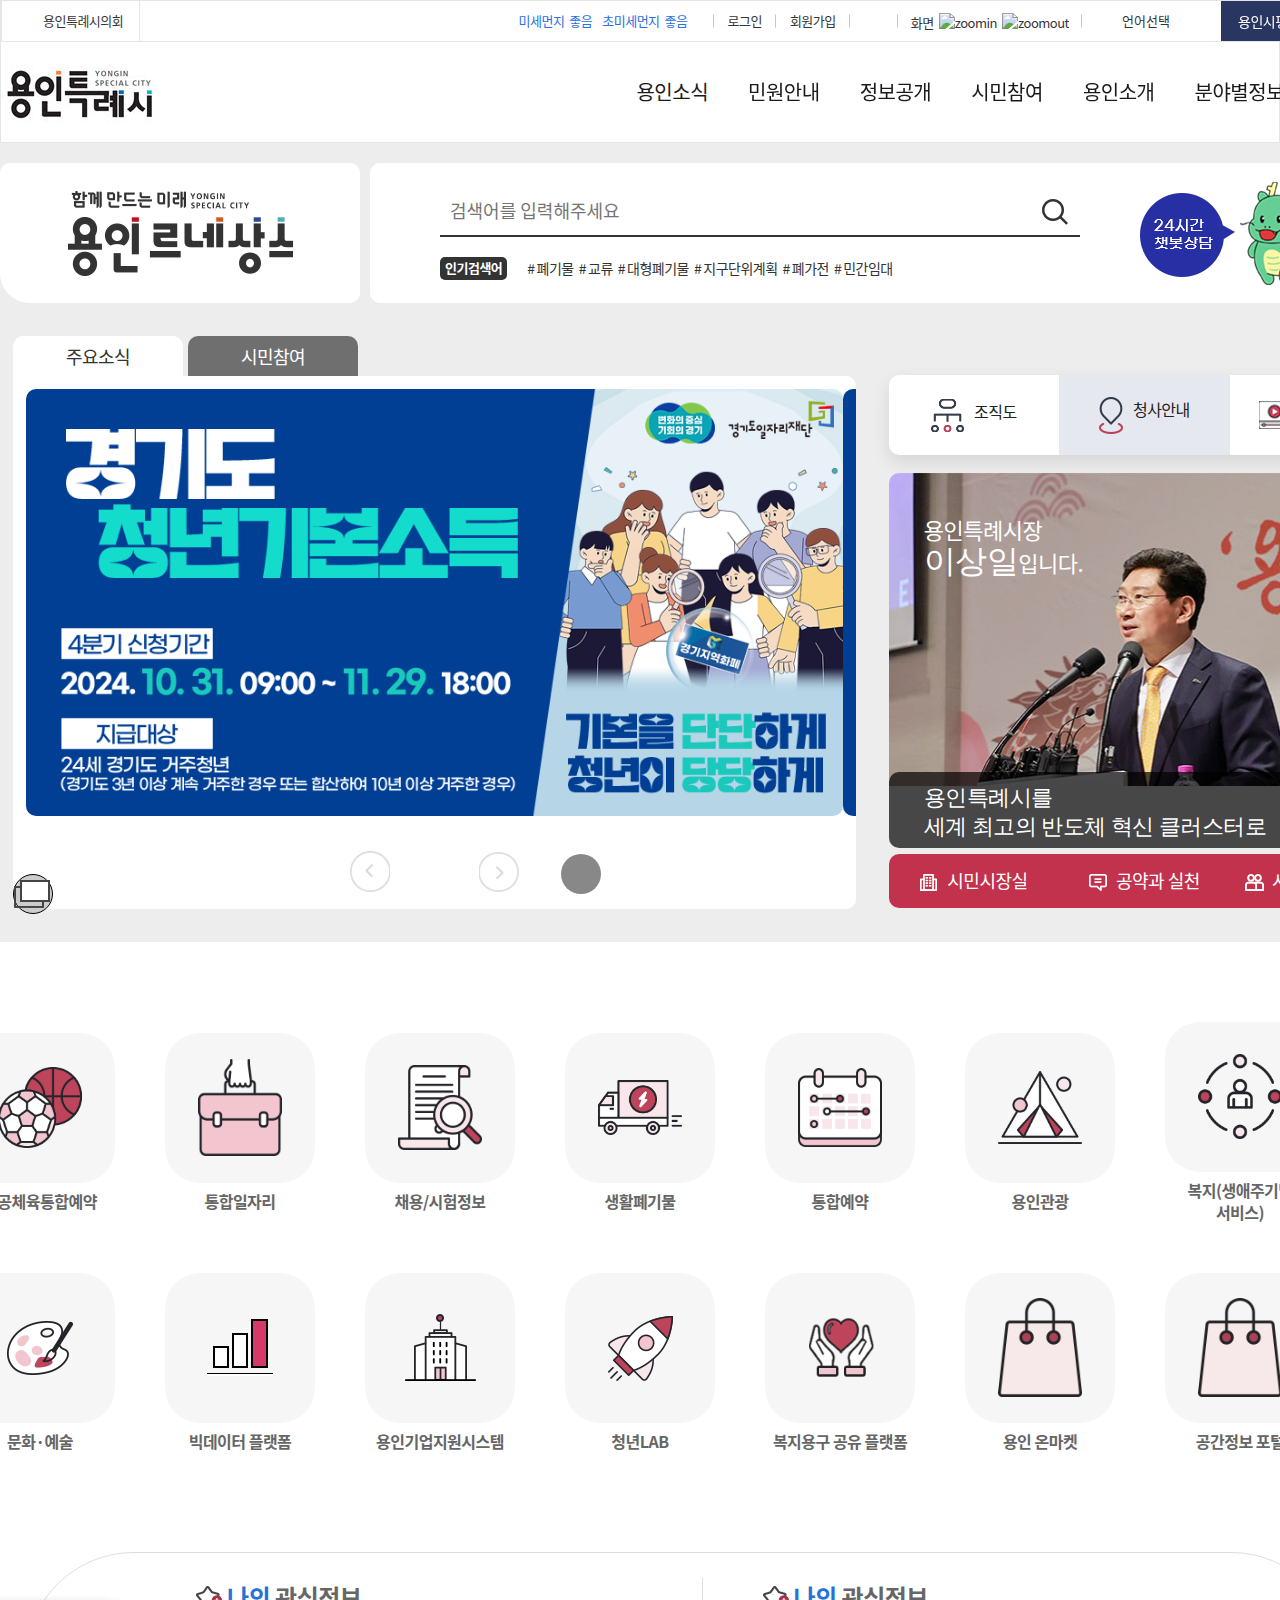
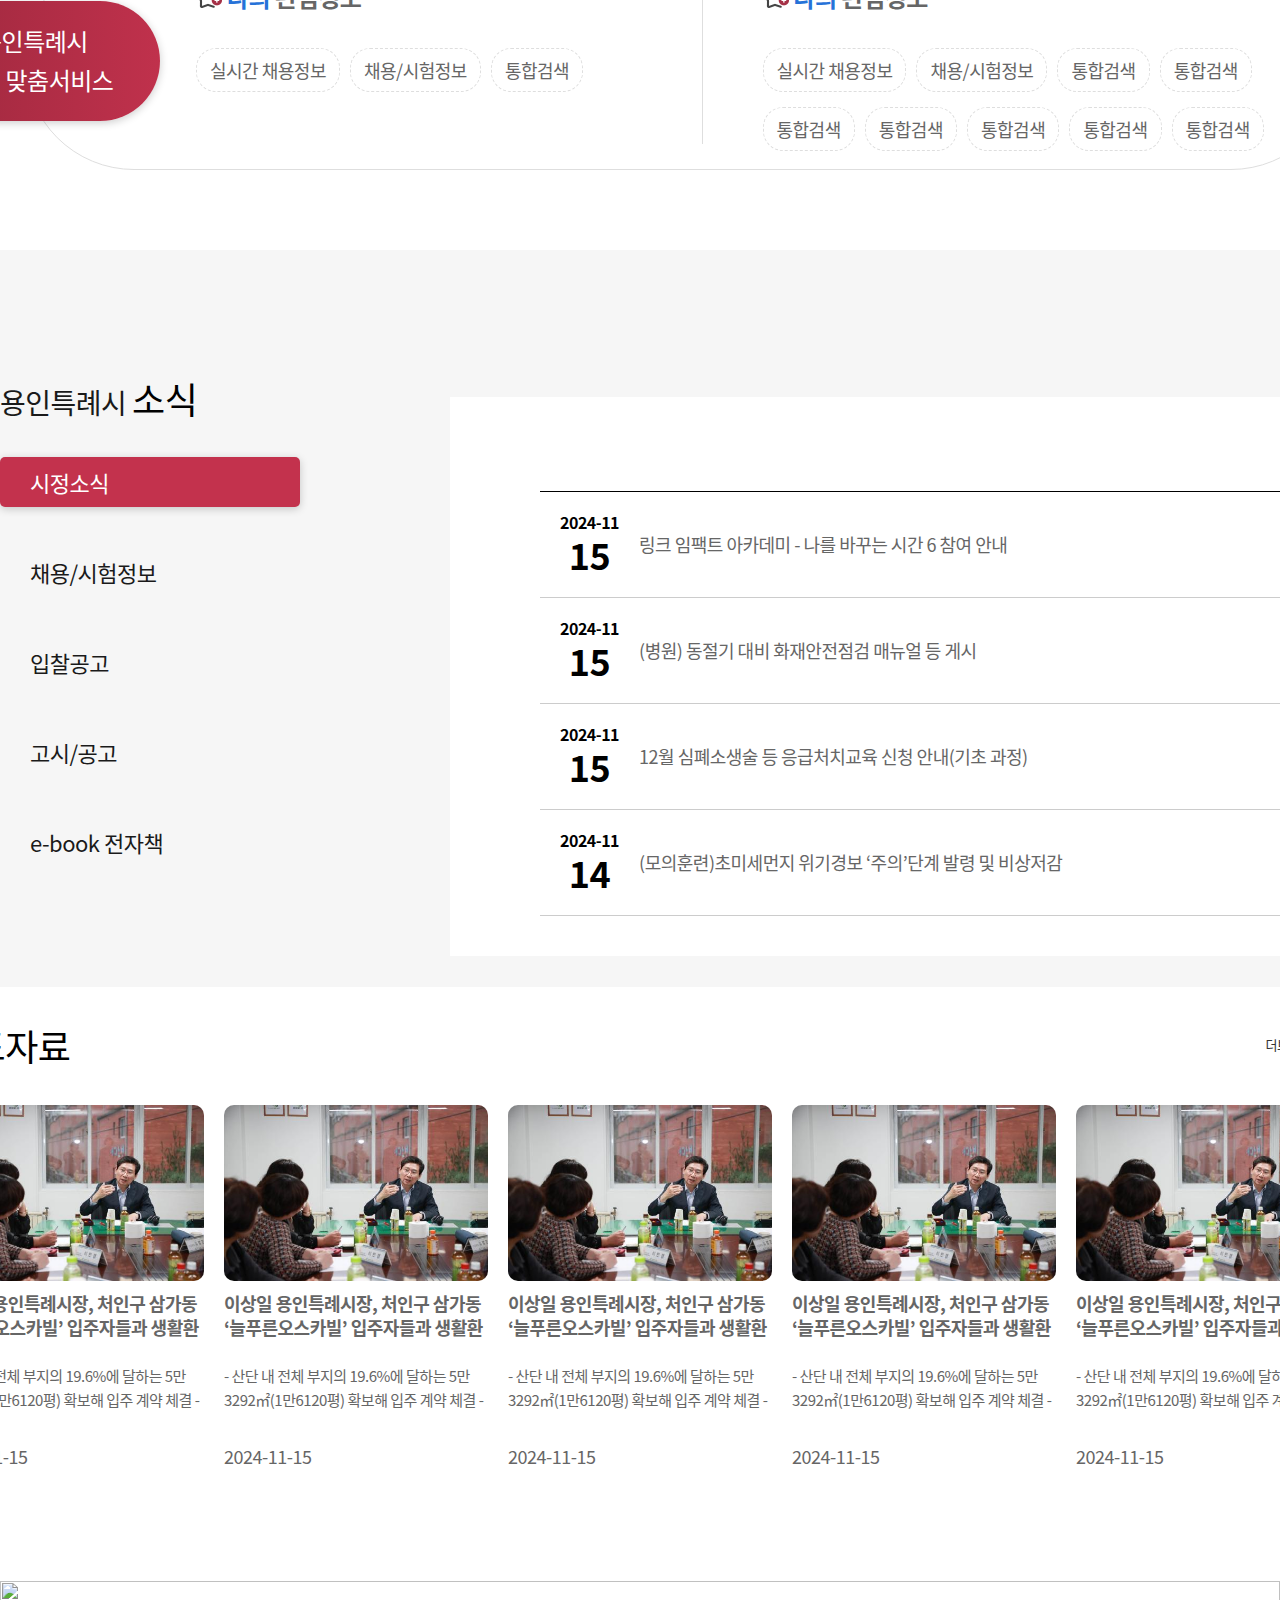
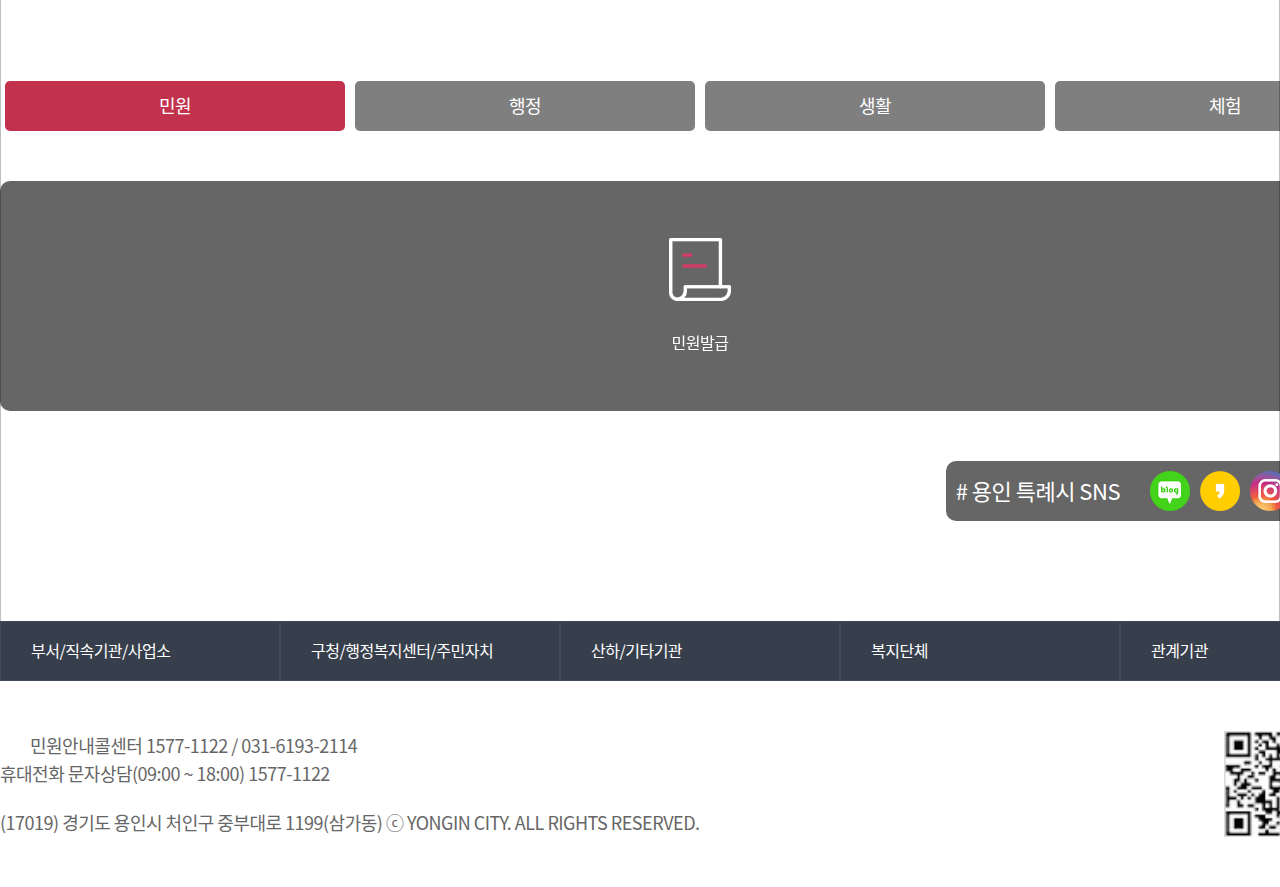
==== commit ab17f15b: "1117" ====
--- a/yongin.html
+++ b/yongin.html
@@ -551,7 +551,7 @@
                                 </ul>
                             </div>
                             <div class="news-tab-content">
-                                <div id="tab1" class="news-tab-pane">
+                                <div id="tab1" class="news-tab-pane active">
                                     <div class="news-tab-pane-inner">
                                         <div class="tab-pane-top">
                                             <p>더보기</p>
@@ -692,27 +692,248 @@
                         </div>
                     </div>
 
+                    <div class="news01-area">
+                        <div class="news01-inner">
+                            <div class="news01-head-block">
+                                <h2 class="news01-title-tx">보도자료</h2>
+                                <p>더보기</p>
+                            </div>
+                            <div class="news01-content">
+                                <ul class="news01-list">
+                                    <li class="news01-item">
+                                        <a class="news01-item-link" href="#">
+                                            <img src="/assets/img/news01_img01.jpg" alt="">
+                                            <h3 class="news01-item-title">이상일 용인특례시장, 처인구 삼가동 ‘늘푸른오스카빌’ 입주자들과 생활환경 개선 위한 간담회 열어 </h3>
+                                            <p class="news01-item-subtitle">- 산단 내 전체 부지의 19.6%에 달하는 5만3292㎡(1만6120평) 확보해 입주 계약 체결 - </p>
+                                            <span class="news01-item-date">2024-11-15</span>
+                                        </a>
+                                    </li>
+                                    <li class="news01-item">
+                                        <a class="news01-item-link" href="#">
+                                            <img src="/assets/img/news01_img01.jpg" alt="">
+                                            <h3 class="news01-item-title">이상일 용인특례시장, 처인구 삼가동 ‘늘푸른오스카빌’ 입주자들과 생활환경 개선 위한 간담회 열어 </h3>
+                                            <p class="news01-item-subtitle">- 산단 내 전체 부지의 19.6%에 달하는 5만3292㎡(1만6120평) 확보해 입주 계약 체결 - </p>
+                                            <span class="news01-item-date">2024-11-15</span>
+                                        </a>
+                                    </li>
+                                    <li class="news01-item">
+                                        <a class="news01-item-link" href="#">
+                                            <img src="/assets/img/news01_img01.jpg" alt="">
+                                            <h3 class="news01-item-title">이상일 용인특례시장, 처인구 삼가동 ‘늘푸른오스카빌’ 입주자들과 생활환경 개선 위한 간담회 열어 </h3>
+                                            <p class="news01-item-subtitle">- 산단 내 전체 부지의 19.6%에 달하는 5만3292㎡(1만6120평) 확보해 입주 계약 체결 - </p>
+                                            <span class="news01-item-date">2024-11-15</span>
+                                        </a>
+                                    </li>
+                                    <li class="news01-item">
+                                        <a class="news01-item-link" href="#">
+                                            <img src="/assets/img/news01_img01.jpg" alt="">
+                                            <h3 class="news01-item-title">이상일 용인특례시장, 처인구 삼가동 ‘늘푸른오스카빌’ 입주자들과 생활환경 개선 위한 간담회 열어 </h3>
+                                            <p class="news01-item-subtitle">- 산단 내 전체 부지의 19.6%에 달하는 5만3292㎡(1만6120평) 확보해 입주 계약 체결 - </p>
+                                            <span class="news01-item-date">2024-11-15</span>
+                                        </a>
+                                    </li>
+                                    <li class="news01-item">
+                                        <a class="news01-item-link" href="#">
+                                            <img src="/assets/img/news01_img01.jpg" alt="">
+                                            <h3 class="news01-item-title">이상일 용인특례시장, 처인구 삼가동 ‘늘푸른오스카빌’ 입주자들과 생활환경 개선 위한 간담회 열어 </h3>
+                                            <p class="news01-item-subtitle">- 산단 내 전체 부지의 19.6%에 달하는 5만3292㎡(1만6120평) 확보해 입주 계약 체결 - </p>
+                                            <span class="news01-item-date">2024-11-15</span>
+                                        </a>
+                                    </li>
+                                </ul>
+                            </div>
+                        </div>
+                    </div>
+
                 </div>
             </section>
-            <section class="sec-admin"></section>
-            
-      
-
-
-
-
-
+            <section class="sec-admin">
+                <img class="admin-bg" src="/assets/img/admin_bg.jpg" alt="">
+                <div class="admin-inner">
+                    <div class="admin-content">
+
+                        <div class="admin-tab-block">
+                            <ul class="admin-tab-list">
+                                <li class="admin-tab-item active"><a href="#tab1">민원</a></li>
+                                <li class="admin-tab-item"><a href="">행정</a></li>
+                                <li class="admin-tab-item"><a href="">생활</a></li>
+                                <li class="admin-tab-item"><a href="">체험</a></li>
+                            </ul>
+                        </div>
+                        <div class="admin-tab-swiper swiper">
+                            <div class="swiper-wrapper">
+                                <div class="swiper-slide">
+                                    <a class="admin-tab-link" href="#">
+                                        <img src="/assets/icon/admin-item01.png" alt="">
+                                        <p class="admin-tab-link-tx">민원발급</p>
+                                    </a>
+                                </div>
+                                <div class="swiper-slide">
+                                    <a class="admin-tab-link" href="#">
+                                        <img src="/assets/icon/admin-item02.png" alt="">
+                                        <p class="admin-tab-link-tx">민원발급</p>
+                                    </a>
+                                </div>
+                                <div class="swiper-slide">
+                                    <a class="admin-tab-link" href="#">
+                                        <img src="/assets/icon/admin-item03.png" alt="">
+                                        <p class="admin-tab-link-tx">민원발급</p>
+                                    </a>
+                                </div>
+                                <div class="swiper-slide">
+                                    <a class="admin-tab-link" href="#">
+                                        <img src="/assets/icon/admin-item04.png" alt="">
+                                        <p class="admin-tab-link-tx">민원발급</p>
+                                    </a>
+                                </div>
+                                <div class="swiper-slide">
+                                    <a class="admin-tab-link" href="#">
+                                        <img src="/assets/icon/admin-item05.png" alt="">
+                                        <p class="admin-tab-link-tx">민원발급</p>
+                                    </a>
+                                </div>
+                                <div class="swiper-slide">
+                                    <a class="admin-tab-link" href="#">
+                                        <img src="/assets/icon/admin-item06.png" alt="">
+                                        <p class="admin-tab-link-tx">민원발급</p>
+                                    </a>
+                                </div>
+                                <div class="swiper-slide">
+                                    <a class="admin-tab-link" href="#">
+                                        <img src="/assets/icon/admin-item07.png" alt="">
+                                        <p class="admin-tab-link-tx">민원발급</p>
+                                    </a>
+                                </div>
+                                <div class="swiper-slide">
+                                    <a class="admin-tab-link" href="#">
+                                        <img src="/assets/icon/admin-item08.png" alt="">
+                                        <p class="admin-tab-link-tx">민원발급</p>
+                                    </a>
+                                </div>
+                               
+                                
+                            </div>
+                            <div class="btn prev swiper-button-prev">
+                                <span class="blind">이전</span>
+                            </div>
+                            <div class="btn next swiper-button-next"><span class="blind">다음</span></div>
+                        </div>
+
+                        <div class="admin-sns-block">
+                            <div class="admin-sns-content">
+                                <h3 class="sns-title"># 용인 특례시 SNS</h3>
+                                <ul class="sns-icon-list">
+                                    <li class="sns-icon-item">
+                                        <a href="#">
+                                            <img src="/assets/img/naver_blog_img.png" alt="네이버블로그링크">
+                                        </a>
+                                    </li>
+                                    <li class="sns-icon-item">
+                                        <a href="#">
+                                            <img src="/assets/img/kakao_img.png" alt="카카오링크">
+                                        </a>
+                                    </li>
+                                    <li class="sns-icon-item">
+                                        <a href="#">
+                                            <img src="/assets/img/instar_img.png" alt="인스타그램링크">
+                                        </a>
+                                    </li>
+                                    <li class="sns-icon-item">
+                                        <a href="#">
+                                            <img src="/assets/img/facebook_img.png" alt="페이스북링크">
+                                        </a>
+                                    </li>
+                                    <li class="sns-icon-item">
+                                        <a href="#">
+                                            <img src="/assets/img/youtube_img.png" alt="유튜브링크">
+                                        </a>
+                                    </li>
+                                </ul>
+                            </div>
+                        </div>
+
+                    </div>
+                </div>
+
+
+
+            </section>
         </div>
-
     </main>
 
 
-
-
-
-
-
-    <footer></footer>
+    <footer class="footer">
+        <div class="footer-inner">
+            <div class="familysite-block">
+                <ul class="familysite-list">
+                    <li class="familysite-item">
+                        <a class="familysite-item-link" href="#">
+                            <h3>부서/직속기관/사업소</h3>
+                        </a>
+                    </li>
+                    <li class="familysite-item">
+                        <a class="familysite-item-link" href="#">
+                            <h3>구청/행정복지센터/주민자치</h3>
+                        </a>
+                    </li>
+                    <li class="familysite-item">
+                        <a class="familysite-item-link" href="#">
+                            <h3>산하/기타기관</h3>
+                        </a>
+                    </li>
+                    <li class="familysite-item">
+                        <a class="familysite-item-link" href="#">
+                            <h3>복지단체</h3>
+                        </a>
+                    </li>
+                    <li class="familysite-item">
+                        <a class="familysite-item-link" href="#">
+                            <h3>관계기관</h3>
+                        </a>
+                    </li>
+                    
+                </ul>
+            </div>
+
+
+
+            <div class="footer-block">
+                <div class="footer-content">
+                    <ul class="footer-list">
+                       <li class="footer-item">
+                            <div class="call-num">
+                                <span>민원안내콜센터</span>
+                                <span>1577-1122 / 031-6193-2114</span>
+                            </div>
+                            <div class="call-num02">
+                                <span>휴대전화 문자상담(09:00 ~ 18:00) 1577-1122</span>
+                            </div>
+                       </li> 
+                       <li class="footer-item">
+                            <ul class="footer-menu-list">
+                                <li class="footer-menu-item"></li>
+                                <li class="footer-menu-item"></li>
+                                <li class="footer-menu-item"></li>
+                                <li class="footer-menu-item"></li>
+                                <li class="footer-menu-item"></li>
+                            </ul>
+                       </li> 
+                       <li class="footer-item">
+                            <address>(17019) 경기도 용인시 처인구 중부대로 1199(삼가동) ⓒ YONGIN CITY. ALL RIGHTS RESERVED. </address>
+                       </li> 
+                    </ul>
+                    <div class="footer-right">
+                        <img src="/assets/img/footer_img01.png" alt="">
+                        <img src="/assets/img/footer_img02.png" alt="">
+                    </div>
+                </div>
+            </div>
+
+
+
+        </div>
+
+    </footer>
 
 </body>
 
--- a/assets/css/main.css
+++ b/assets/css/main.css
@@ -564,6 +564,9 @@
     border-radius: 20px;
     padding: 8px 13px;
 }
+.ai-tag-list .ai-tag-item .ai-tag-item-link:hover{
+    color: #c0314c;
+}
 
 
 /* news-area css */
@@ -680,9 +683,7 @@
     width: 100%;
     border-bottom: 1px solid #000;
 }
-.tab-pane-top p{
-    padding-right: 40px;
-}
+.tab-pane-top p{ padding-right: 40px; }
 .tab-pane-top p::after{
     content: '';
     position: absolute;
@@ -701,39 +702,357 @@
     padding: 20px 0 20px 20px;
     border-bottom: 1px solid #ccc;
 }
-.tab-pane-mid-item::after{
+.tab-pane-mid-item .tab-pane-mid-link{
+    display: block;
+    width: 100%;
+    height: 100%;
+    display: flex;
+    align-items: center;
+    gap: 20px;
+}
+.tab-pane-mid-item .tab-pane-mid-link::after{
     content: '';
     position: absolute;
-    top: 50%;
+    right: 100px;
+    width: 34px;
+    height: 10px;
+    background: url("https://www.yongin.go.kr/resources/user_renewal/www/images/home/btn-more.png") center / contain no-repeat;
+}
+.tab-pane-mid-item .tab-pane-mid-link .pane-date-block{
+    display: flex;
+    flex-direction: column;
+    align-items: center;
+    font-size: 16px;
+    color: #000;
+    line-height: 1.25;
+    font-weight: 600;
+}
+.pane-date-block .pane-date{ }
+.pane-date-block .num{
+    font-size: 36px;
+    font-weight: bold;
+}
+.tab-pane-mid-link .pane-title{ }
+
+
+
+/* news01-area css */
+.news01-area{
+    background: #fff;
+}
+.news01-area .news01-inner{
+    width: 1400px;
+    margin: 0 auto;
+}
+
+.news01-head-block{
+    display: flex;
+    align-items: center;
+    justify-content: space-between;
+    width: 100%;
+    margin-bottom: 30px;
+}
+.news01-head-block .news01-title-tx{
+    font-size: 36px;
+    color: #000;
+    font-weight: normal;
+}
+.news01-head-block p{
+    font-size: 13px;
+    color: #333;
+    position: relative;
+    padding-right: 40px;
+}
+.news01-head-block p::after{
+    content: '';
+    position: absolute;
+    top: 4px;
     right: 0;
     width: 34px;
     height: 10px;
     background: url("https://www.yongin.go.kr/resources/user_renewal/www/images/home/btn-more.png") center / contain no-repeat;
 }
-.tab-pane-mid-item .tab-pane-mid-link{
-    display: block;
-    width: 100%;
-    height: 100%;
-    display: flex;
-    align-items: center;
+
+.news01-content{
+    width: 100%;
+    padding-bottom: 30px;
+}
+.news01-content .news01-list{
+    display: flex;
+    align-items: center;
+    justify-content: space-between;
     gap: 20px;
+}
+.news01-content .news01-list .news01-item{
+    flex: 1;
+}
+.news01-item .news01-item-link{
+    display: flex;
+    flex-direction: column;
+    gap: 10px;
+}
+.news01-item .news01-item-link img{
+    width: 100%;
+    height: 100%;
+    object-fit: cover;
+    border-radius: 10px;
+}
+.news01-item .news01-item-link .news01-item-title{
+    font-weight: 600;
+    margin-bottom: 15px;
+    -webkit-line-clamp: 2;
+    -webkit-box-orient: vertical;
+    white-space: normal;
+    max-height: 48px;
+    line-height: 24px;
+    text-overflow: ellipsis;
+    overflow: hidden;
+    font-weight: bold;
+}
+.news01-item .news01-item-link .news01-item-subtitle{
+    margin-bottom: 20px;
+    font-size: 15px;
+    -webkit-line-clamp: 2;
+    -webkit-box-orient: vertical;
+    white-space: normal;
+    max-height: 48px;
+    line-height: 24px;
+    text-overflow: ellipsis;
+    overflow: hidden;
+}
+.news01-item .news01-item-link .news01-item-date{}
+
+
+
+
+
+
+
+/* admin section css */
+
+.sec-admin{
+    position: relative;
+    width: 100%;
+    padding: 100px 0;
+}
+.sec-admin .admin-bg{
+    position: absolute;
+    top: 0;left: 0;bottom: 0;right: 0;
+    width: 100%;
+    height: 666px;
+    object-fit: cover;
+    z-index: -10;
+}
+.admin-inner{
+    width: 1400px;
+    margin: 0 auto;
+}
+.admin-inner .admin-content{}
+
+.admin-tab-block{
+    width: 100%;
+}
+.admin-tab-block .admin-tab-list{
+    display: flex;
+    justify-content: space-between;
+}
+.admin-tab-block .admin-tab-item{
+    background-color: rgba(0, 0, 0, 0.5);
+    border-radius: 5px;
+    margin: 0 5px;
+    max-width: 340px;
+    width: 100%;
+    height: 50px;
+}
+.admin-tab-item.active{
+    background: #c3324d;
+}
+.admin-tab-block .admin-tab-item a{
+    display: flex;
+    align-items: center;
+    justify-content: center;
+    width: 100%;
+    height: 100%;
+    color: #fff;
+}
+.admin-tab-block .admin-tab-item a:hover{
+
+}
+.admin-tab-swiper{
+    width: 100%;
+    margin-top: 50px;
+    border-radius: 10px;
+    background: rgba(0, 0, 0, 0.6);    
+    padding: 0 40px;
+    
+}
+.admin-tab-swiper .swiper-wrapper{
+    display: flex;
+    align-items: center;
+    height: 230px;
+}
+.admin-tab-swiper .swiper-wrapper .swiper-slide{
+    display: flex;
+    align-items: center;
+    justify-content: center;
+}
+
+.admin-tab-link{
+    display: flex;
+    align-items: center;
+    justify-content: center;
+    flex-direction: column;
+    gap: 30px;
+    width: 130px;
+    height: 130px;
+}
+.admin-tab-link img{
+    max-width: 47%;
+}
+.admin-tab-link-tx{
+    color: #fff;
+    font-weight: normal;
+    font-size: 16px;
+    line-height: 22px;
+}
+
+.admin-tab-swiper .btn{
+    position: absolute;
+    top: 20px;
+    display: flex;
+    align-items: center;
     background: #ccc;
-}
-.tab-pane-mid-item .tab-pane-mid-link .pane-date-block{
+    height: 100%;
+    width: 40px;
+}
+.admin-tab-swiper .btn.prev{
+    left: 0;
+    background: url("https://www.yongin.go.kr/resources/user_renewal/www/images/home/ico_swiper_left.png") center/15px 27px no-repeat;
+}
+.admin-tab-swiper .btn.next{
+    right: 0;
+    background: url("https://www.yongin.go.kr/resources/user_renewal/www/images/home/ico_swiper_right.png") center/15px 27px no-repeat;
+}
+
+
+
+.admin-sns-block{
+    margin-top: 50px;
+    width: 100%;
+}
+.admin-sns-block .admin-sns-content{
+    margin-left: auto;
+    width: max-content;
+    display: flex;
+    align-items: center;
+    justify-content: flex-end;
+    gap: 30px;
+    padding: 10px;
+    border-radius: 10px;
+    background: rgba(0, 0, 0, 0.6);    
+}
+.admin-sns-block .admin-sns-content .sns-title{
+    font-size: 22px;
+    font-weight: normal;
+    color: #fff;
+}
+.admin-sns-block .admin-sns-content .sns-icon-list{
+    display: flex;
+    gap: 10px;
+}
+.admin-sns-block .admin-sns-content .sns-icon-item{}
+.admin-sns-block .admin-sns-content .sns-icon-item a{}
+.admin-sns-block .admin-sns-content .sns-icon-item a img{
+    width: 40px;
+    height: 40px;
+}
+
+
+
+.footer{
+    position: relative;
+}
+.footer-inner{
+}
+.familysite-block{
+   
+    height: 60px;
+    background-color: #383f4c;
+}
+.footer-inner .familysite-list{
+    width: 1400px;
+    margin: 0 auto;
+    display: flex;
+    justify-content: space-between;
+    align-items: center;
+    height: 100%;
+    color: #fff;
+}
+.footer-inner .familysite-item{
+    display: flex;
+    align-items: center;
+    justify-content: center;
+    width: 100%;
+    height: 100%;
+    border: 1px solid #404959;
+}
+.footer-inner .familysite-item .familysite-item-link{
+    padding-left: 30px;
+    width: 100%;
+}
+.footer-inner .familysite-item .familysite-item-link h3{
+    position: relative;
+    display: flex;
+    width: 100%;
+    font-size: 16px;
+}
+.footer-inner .familysite-item .familysite-item-link h3::after{
+    position: absolute;
+    top: 0;right: 20px;
+    width: 25px;
+    height: 25px;
+    content: "";
+    background: url("https://www.yongin.go.kr/resources/user/main/img/layout/familysite_open.png") no-repeat;
+    background-position: 93% center;
+}
+
+
+.footer-block{
+    position: relative;
+    background: #fff;
+    padding: 50px 0;
+}
+.footer-content{
+    display: flex;
+    justify-content: space-between;
+    width: 1400px;
+    margin: 0 auto;
+}
+.footer-content .footer-list{
     display: flex;
     flex-direction: column;
-    align-items: center;
-    font-size: 16px;
-    color: #000;
-    line-height: 1.25;
-    font-weight: 600;
-}
-.pane-date-block .pane-date{
-    
-}
-.pane-date-block .num{
-    font-size: 36px;
-    font-weight: bold;
-}
-.tab-pane-mid-link .pane-title{
-}+    gap: 10px;
+}
+.footer-content .footer-item{}
+.footer-content .footer-item .call-num{
+    padding-left: 30px;
+}
+.footer-content .footer-item .call-num::before{
+    content: "";
+    background: url("https://www.yongin.go.kr/resources/user/main/img/layout/callcenter_icon.png") no-repeat;
+    background-size: 25px 23px;
+    background-position: left center;
+    width: 30px;
+    height: 30px;
+    background: #ccc;
+}
+.footer-content .footer-item .call-num02{}
+.footer-content .footer-item .footer-menu-list{}
+.footer-content .footer-item .footer-menu-item{}
+.footer-content .footer-item address{}
+
+.footer-content .footer-right{
+    display: flex;
+    gap: 10px;
+}
+.footer-content .footer-right img{}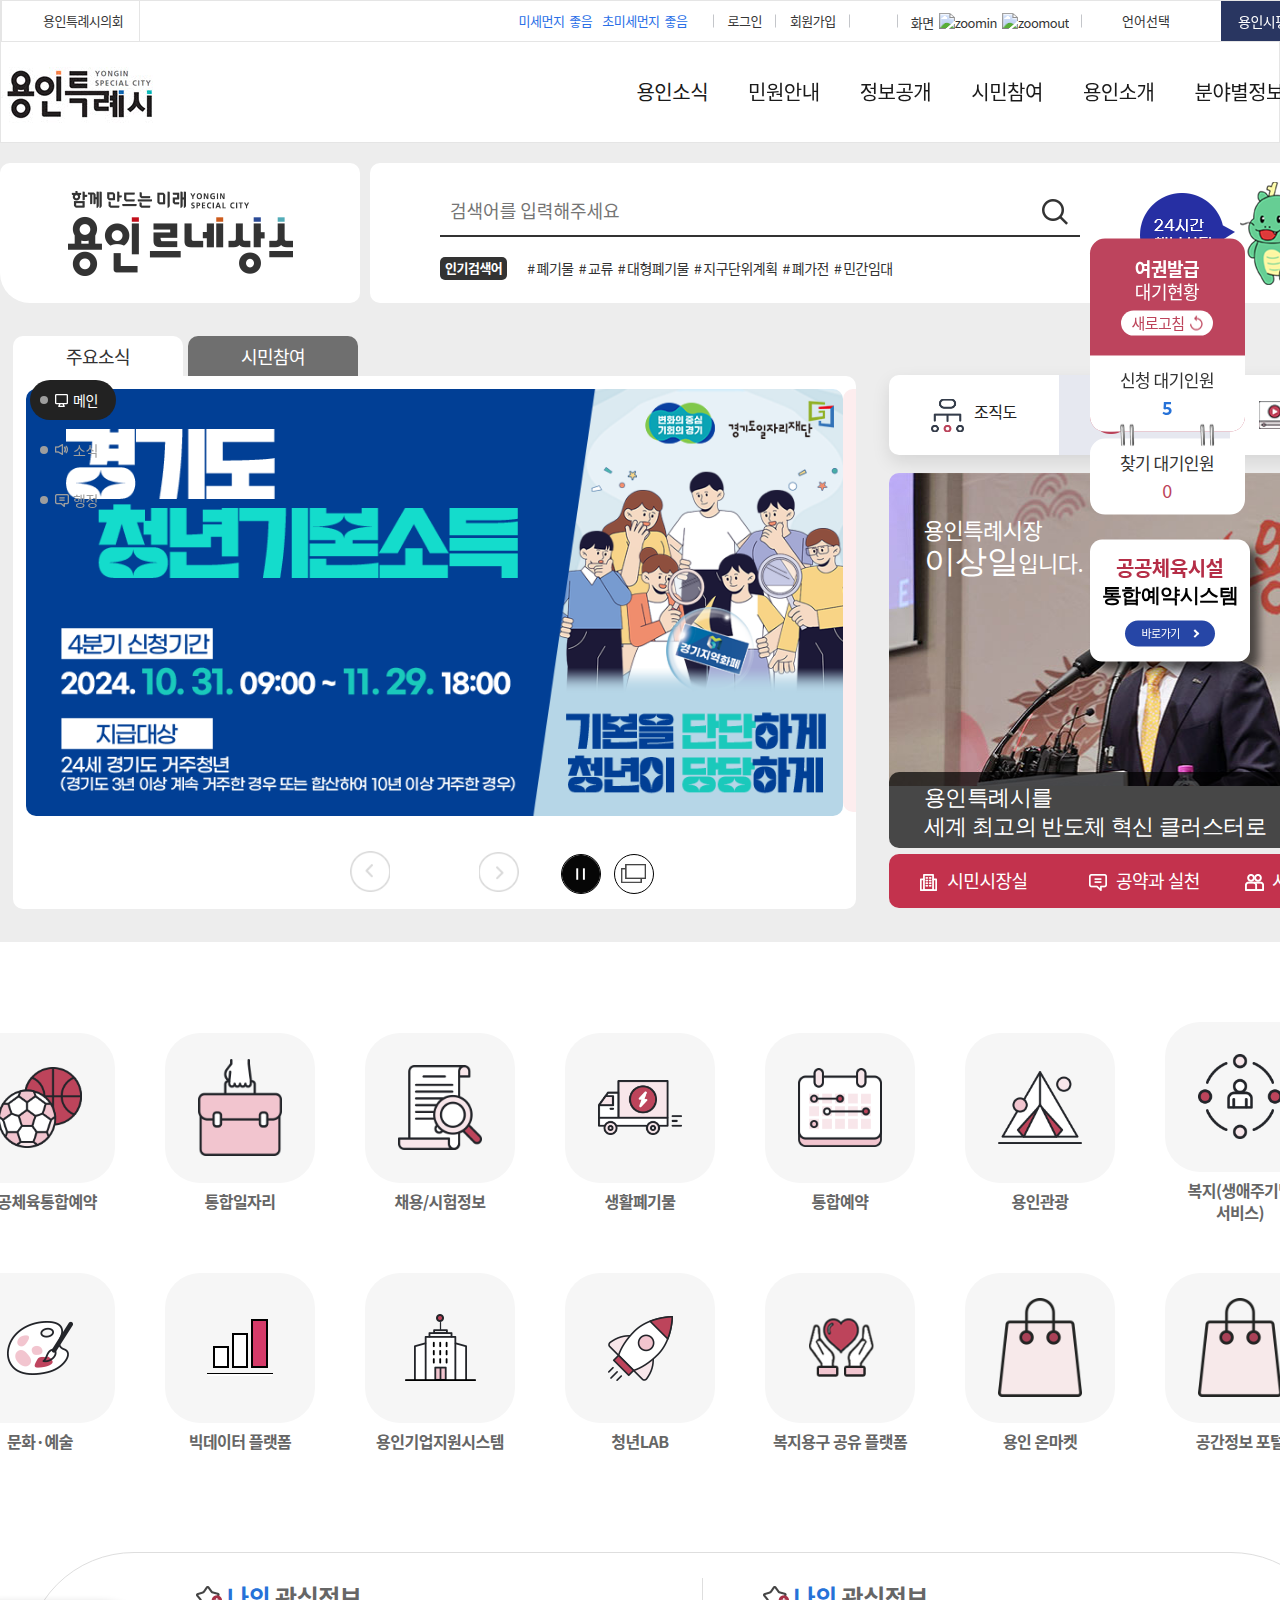
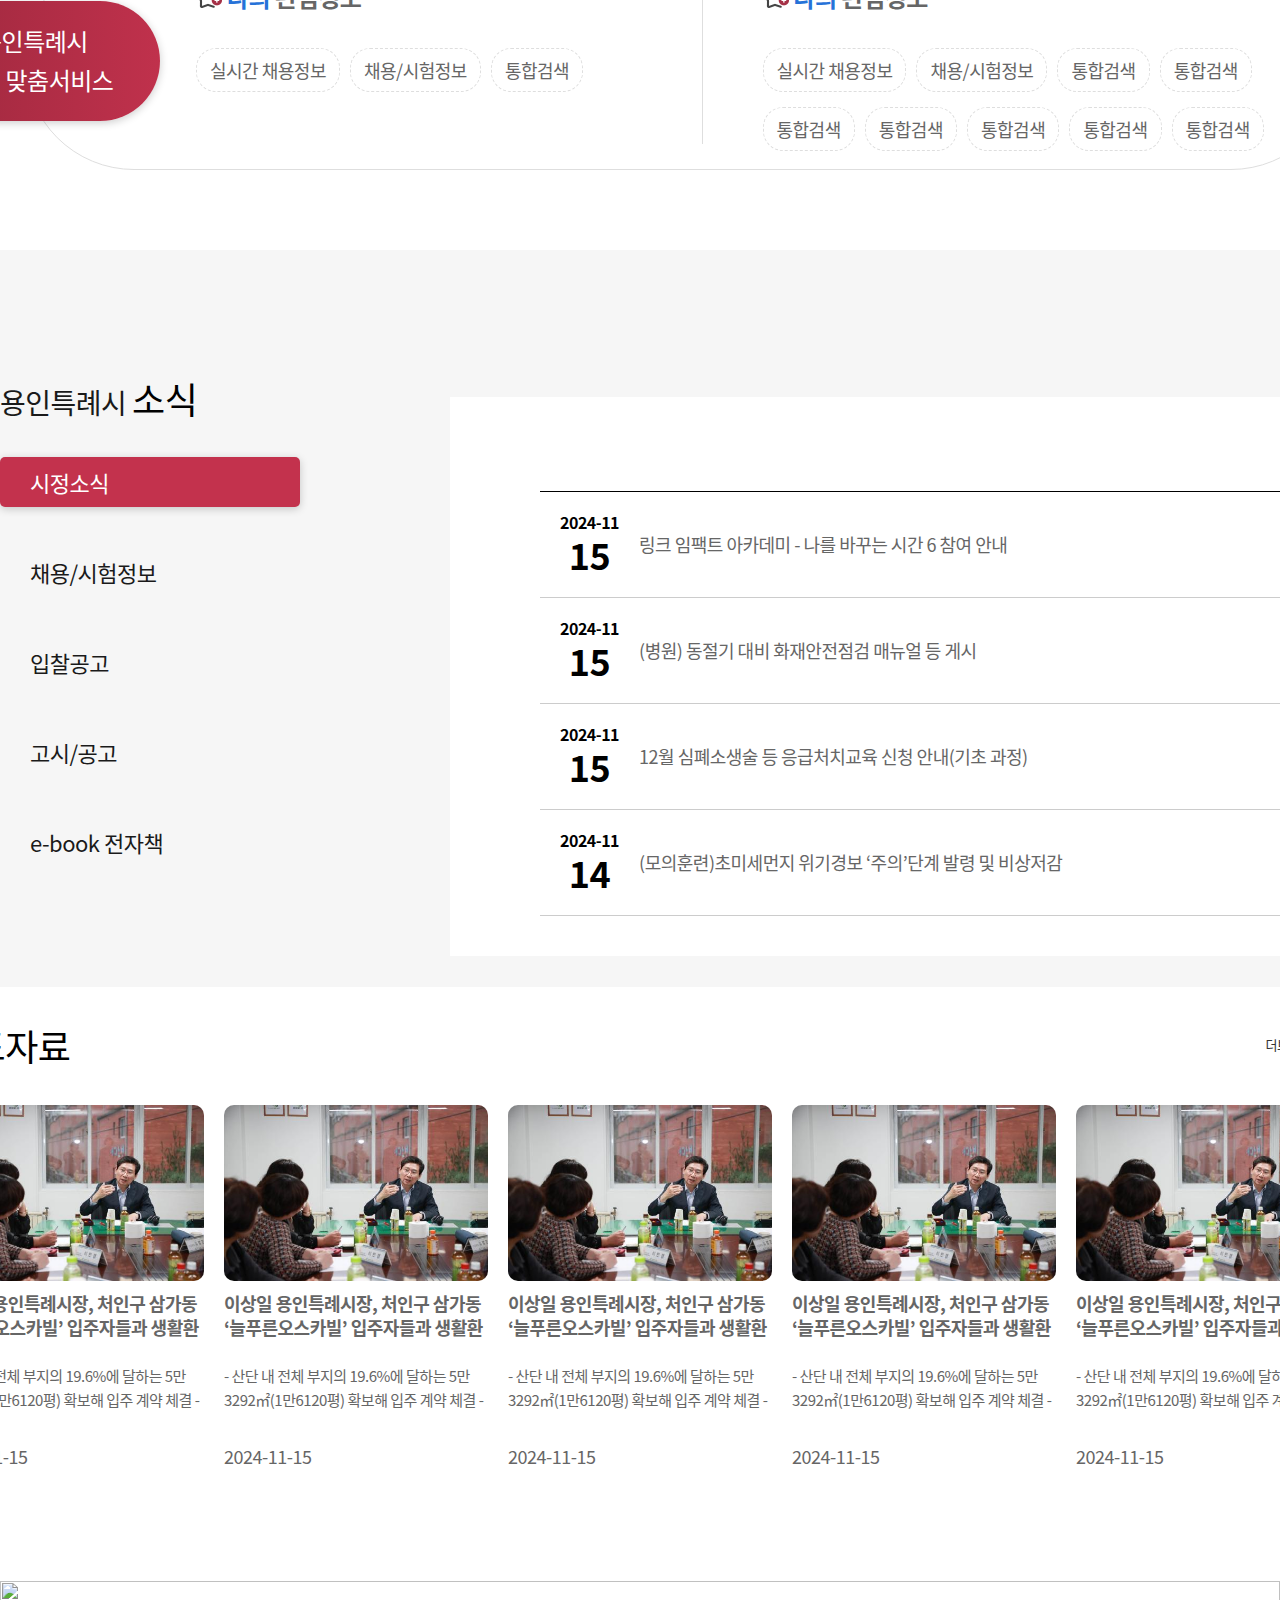
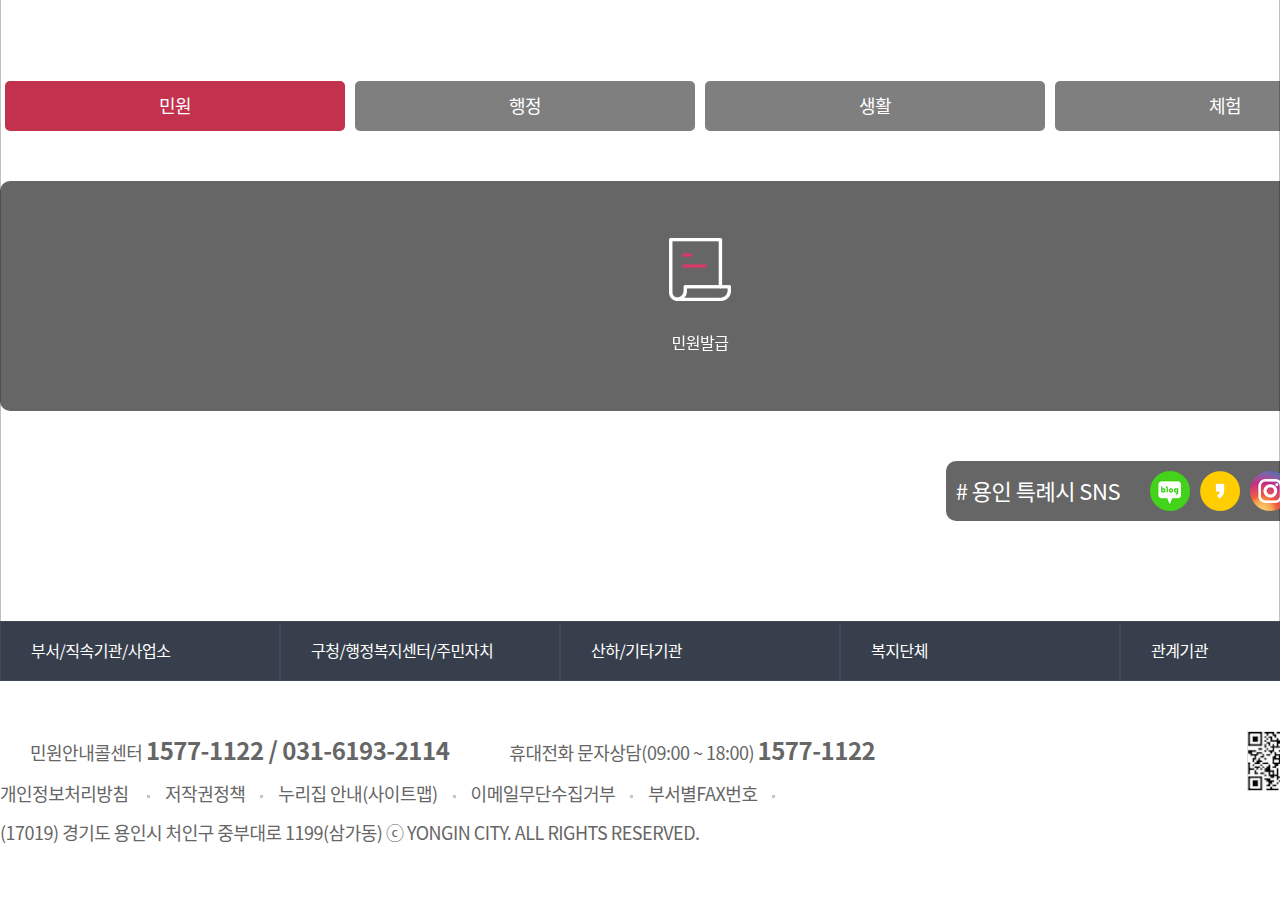
==== commit b354412c: "1118" ====
--- a/yongin.html
+++ b/yongin.html
@@ -10,21 +10,61 @@
     <!-- swiper -->
     <link rel="stylesheet" href="https://cdn.jsdelivr.net/npm/swiper@11/swiper-bundle.min.css" />
     <script src="https://cdn.jsdelivr.net/npm/swiper@11/swiper-bundle.min.js"></script>
+    <!-- gsap -->
+    <script src="https://cdn.jsdelivr.net/npm/gsap@3.12.5/dist/gsap.min.js"></script>
+    <script src="https://cdn.jsdelivr.net/npm/gsap@3.12.5/dist/ScrollTrigger.min.js"></script>
     <!-- jquery -->
     <script src="https://code.jquery.com/jquery-3.7.1.min.js"
     integrity="sha256-/JqT3SQfawRcv/BIHPThkBvs0OEvtFFmqPF/lYI/Cxo=" crossorigin="anonymous"></script>
     <script src="./yongin.js" defer></script>
+    <!-- lenis -->
+    <script src="https://unpkg.com/lenis@1.1.14/dist/lenis.min.js"></script> 
+    <script src="https://cdn.jsdelivr.net/npm/gsap@3.12.5/dist/ScrollToPlugin.min.js"></script>
 </head>
 
 <body>
+
+    <aside class="side-block">
+        <div class="side-content">
+            <div class="side-left-block">
+                <ul class="side-navi-list">
+                    <li class="side-navi-item on" id="main"> <a href="#">메인</a></li>
+                    <li class="side-navi-item" id="news"> <a href="#">소식</a></li>
+                    <li class="side-navi-item" id="admin"> <a href="#">행정</a></li>
+                </ul>
+            </div>
+            <div class="side-right-block">
+                <ul class="side-passport-block">
+                    <li>
+                        <div class="top">
+                            <strong>여권발급</strong>
+                            <h2>대기현황</h2>
+                            <a href="#">새로고침</a>
+                        </div>
+                        <div class="bot">
+                            <h2>신청 대기인원</h2>
+                            <p class="blue">5</p>
+                        </div>
+                    </li>
+                    <li>
+                        <h2>찾기 대기인원</h2>
+                        <p class="red">0</p>
+                    </li>
+                </ul>
+                <div class="side-gym-block">
+                    <h2><span>공공체육시설</span><br>통합예약시스템</h2>
+                    <a href="#">바로가기</a>
+                </div>
+            </div>
+        </div>
+    </aside>
+
     <header class="header">
         <div class="header__inner">
             <div class="header__top">
                 <div class="header__top__inner">
                     <div class="site">
-                        <a href="#" class="site__link">
-                            용인특례시의회
-                        </a>
+                        <a href="#" class="site__link"> 용인특례시의회 </a>
                     </div>
                     <div class="header__top--util">
                         <div class="weather-area">
@@ -86,8 +126,7 @@
                                     </li>
                                 </ul>
                                 <button class="close"> 언어선택 닫기 </button>
-                            </div>
-                            
+                            </div>    
                         </div>
                         <div class="familyPop__btn">
                             <div class="familyPop__swiper swiper">
@@ -129,14 +168,202 @@
                             <a class="header__item__link" href="#">용인소식</a>
                             <div id="tab01" class="tab__item">
                                 <div class="tab__item__inner">
-                                    fewfewfew
+                                    <div class="tab__item__left">
+                                        <div class="tab__item__img-block"><img class="tab__item__img" src="/assets/img/header-tab-img.png" alt="용인소식아이콘"></div>
+                                        <h2>용인소개</h2>
+                                        <p>용인의 시정정보와<br>새로운소식</p>
+                                    </div>
+                                    <div class="tab__item__right">
+                                        <ul class="tab__item__list">
+                                            <li class="tab__item__item">
+                                                <h3 class="tab__item__title">새소식</h3>
+                                                <ul class="tab__item__tab-list">
+                                                    <li class="tab__item__tab-item">
+                                                        <a href="#">시정소식</a>
+                                                    </li>
+                                                    <li class="tab__item__tab-item">
+                                                        <a href="#">도정소식</a>
+                                                    </li>
+                                                    <li class="tab__item__tab-item">
+                                                        <a href="#">언론보도</a>
+                                                    </li>
+                                                    <li class="tab__item__tab-item">
+                                                        <a href="#">문화행사/공연</a>
+                                                    </li>
+                                                    <li class="tab__item__tab-item">
+                                                        <a href="#">채용/시험정보</a>
+                                                    </li>
+                                                    <li class="tab__item__tab-item">
+                                                        <a href="#">코로나19 관련소식</a>
+                                                    </li>
+                                                    <li class="tab__item__tab-item">
+                                                        <a href="#">용인소식지</a>
+                                                    </li>
+                                                    <li class="tab__item__tab-item">
+                                                        <a href="#">스마트반상회</a>
+                                                    </li>
+                                                    <li class="tab__item__tab-item">
+                                                        <a href="#">용인시 e-book</a>
+                                                    </li>
+                                                    <li class="tab__item__tab-item">
+                                                        <a href="#">손바닥소식</a>
+                                                    </li>
+                                                    <li class="tab__item__tab-item">
+                                                        <a href="#">인구정책 브리핑</a>
+                                                    </li>
+                                                    <li class="tab__item__tab-item">
+                                                        <a href="#">직장운동경기부 소식</a>
+                                                    </li>
+                                    
+                                                </ul>
+                                            </li>
+                                            <li class="tab__item__item">
+                                                <h3 class="tab__item__title">입법예고/공고</h3>
+                                                <ul class="tab__item__tab-list">
+                                                    <li class="tab__item__tab-item">
+                                                        <a href="#">입법예고</a>
+                                                    </li>
+                                                    <li class="tab__item__tab-item">
+                                                        <a href="#">고시공고</a>
+                                                    </li>
+                                                </ul>
+                                            </li>
+                                            <li class="tab__item__item">
+                                                <h3 class="tab__item__title">입찰계약정보</h3>
+                                                <ul class="tab__item__tab-list">
+                                                    <li class="tab__item__tab-item">
+                                                        <a href="#">입찰공고용인시</a>
+                                                    </li>
+                                                    <li class="tab__item__tab-item">
+                                                        <a href="#">계약정보공개시스템</a>
+                                                    </li>
+                                                </ul>
+                                            </li>
+                                            <li class="tab__item__item">
+                                                <h3 class="tab__item__title">용인사진관</h3>
+                                                <ul class="tab__item__tab-list">
+                                                    <li class="tab__item__tab-item">
+                                                        <a href="#">2000년 이전</a>
+                                                    </li>
+                                                    <li class="tab__item__tab-item">
+                                                        <a href="#">2000-2020년</a>
+                                                    </li>
+                                                    <li class="tab__item__tab-item">
+                                                        <a href="#">2021-2023년</a>
+                                                    </li>
+                                                    <li class="tab__item__tab-item">
+                                                        <a href="#">용인의 현재</a>
+                                                    </li>
+                                                    
+                                                    
+                                                    
+                                                    
+                                                </ul>
+                                            </li>
+                                        </ul>
+                                    </div>
                                 </div>
                             </div>
                         </li>
                         <li class="header__item" data-tab="tab02">
                             <a class="header__item__link" href="#">민원안내</a>
                             <div id="tab02" class="tab__item">
-                                tewtewt
+                                <div class="tab__item__inner">
+                                    <div class="tab__item__left">
+                                        <div class="tab__item__img-block"><img class="tab__item__img" src="/assets/img/header-tab-img.png" alt="용인소식아이콘"></div>
+                                        <h2>민원안내</h2>
+                                        <p>용인의 시정정보와<br>새로운소식</p>
+                                    </div>
+                                    <div class="tab__item__right">
+                                        <ul class="tab__item__list">
+                                            <li class="tab__item__item">
+                                                <h3 class="tab__item__title">새소식</h3>
+                                                <ul class="tab__item__tab-list">
+                                                    <li class="tab__item__tab-item">
+                                                        <a href="#">시정소식</a>
+                                                    </li>
+                                                    <li class="tab__item__tab-item">
+                                                        <a href="#">도정소식</a>
+                                                    </li>
+                                                    <li class="tab__item__tab-item">
+                                                        <a href="#">언론보도</a>
+                                                    </li>
+                                                    <li class="tab__item__tab-item">
+                                                        <a href="#">문화행사/공연</a>
+                                                    </li>
+                                                    <li class="tab__item__tab-item">
+                                                        <a href="#">채용/시험정보</a>
+                                                    </li>
+                                                    <li class="tab__item__tab-item">
+                                                        <a href="#">코로나19 관련소식</a>
+                                                    </li>
+                                                    <li class="tab__item__tab-item">
+                                                        <a href="#">용인소식지</a>
+                                                    </li>
+                                                    <li class="tab__item__tab-item">
+                                                        <a href="#">스마트반상회</a>
+                                                    </li>
+                                                    <li class="tab__item__tab-item">
+                                                        <a href="#">용인시 e-book</a>
+                                                    </li>
+                                                    <li class="tab__item__tab-item">
+                                                        <a href="#">손바닥소식</a>
+                                                    </li>
+                                                    <li class="tab__item__tab-item">
+                                                        <a href="#">인구정책 브리핑</a>
+                                                    </li>
+                                                    <li class="tab__item__tab-item">
+                                                        <a href="#">직장운동경기부 소식</a>
+                                                    </li>
+                                    
+                                                </ul>
+                                            </li>
+                                            <li class="tab__item__item">
+                                                <h3 class="tab__item__title">입법예고/공고</h3>
+                                                <ul class="tab__item__tab-list">
+                                                    <li class="tab__item__tab-item">
+                                                        <a href="#">입법예고</a>
+                                                    </li>
+                                                    <li class="tab__item__tab-item">
+                                                        <a href="#">고시공고</a>
+                                                    </li>
+                                                </ul>
+                                            </li>
+                                            <li class="tab__item__item">
+                                                <h3 class="tab__item__title">입찰계약정보</h3>
+                                                <ul class="tab__item__tab-list">
+                                                    <li class="tab__item__tab-item">
+                                                        <a href="#">입찰공고용인시</a>
+                                                    </li>
+                                                    <li class="tab__item__tab-item">
+                                                        <a href="#">계약정보공개시스템</a>
+                                                    </li>
+                                                </ul>
+                                            </li>
+                                            <li class="tab__item__item">
+                                                <h3 class="tab__item__title">용인사진관</h3>
+                                                <ul class="tab__item__tab-list">
+                                                    <li class="tab__item__tab-item">
+                                                        <a href="#">2000년 이전</a>
+                                                    </li>
+                                                    <li class="tab__item__tab-item">
+                                                        <a href="#">2000-2020년</a>
+                                                    </li>
+                                                    <li class="tab__item__tab-item">
+                                                        <a href="#">2021-2023년</a>
+                                                    </li>
+                                                    <li class="tab__item__tab-item">
+                                                        <a href="#">용인의 현재</a>
+                                                    </li>
+                                                    
+                                                    
+                                                    
+                                                    
+                                                </ul>
+                                            </li>
+                                        </ul>
+                                    </div>
+                                </div>
                             </div>
                         </li>
                         <li class="header__item" data-tab="tab03">
@@ -181,16 +408,10 @@
 
     </header>
 
-
-    
-
     <main>
         <div class="container">
-
             <section class="sec-main">
-
                 <div class="main__inner">
-
                     <div class="contentSearch-group">
                         <span class="blind">검색창</span>
                         <div class="yongin-banner">
@@ -235,34 +456,26 @@
                                 </div>
                             </div>
                             <div class="chatbot-area">
-                                <a href="#">
-                                    <img src="/assets/img/chatbot_img.png" alt="실시간 챗봇 이미지">
-                                </a>
+                                <a href="#"> <img src="/assets/img/chatbot_img.png" alt="실시간 챗봇 이미지"> </a>
                             </div>
                         </div>
                     </div>
-
                     <div class="contentBanner-group">
-
                         <div class="swiper-area">
                             <nav class="swiper-tab-block">
-                                <div class="visual-tab on" id="tab01">
-                                    <h3>주요소식</h3>
-                                </div>
-                                <div class="visual-tab" id="tab02">
-                                    <h3>시민참여</h3>
-                                </div>
+                                <div class="visual-tab on" data-tab="tab01"> <h3>주요소식</h3> </div>
+                                <div class="visual-tab" data-tab="tab02"> <h3>시민참여</h3> </div>
                             </nav>
                             <div class="visual-swiper swiper">
                                 <ul class="swiper-wrapper">
                                     <li class="swiper-slide">
-                                        <img src="/assets/img/swiper_img01.png" alt="">
+                                        <img src="/assets/img/swiper_img01.png" alt>
                                     </li>
                                     <li class="swiper-slide">
-                                        <img src="/assets/img/swiper_img01.png" alt="">
+                                        <img src="/assets/img/swiper_img02.jpg" alt>
                                     </li>
                                     <li class="swiper-slide">
-                                        <img src="/assets/img/swiper_img01.png" alt="">
+                                        <img src="/assets/img/swiper_img03.jpg" alt>
                                     </li>
                                 </ul>
                             </div>
@@ -276,16 +489,18 @@
                                     <span class="blind">next</span>
                                     <img src="/assets/icon/prev_btn-ic.png" alt="다음">
                                 </div>
-                                <button class="swiper-play-pause"><span class="blind">Pause</span></button>
+                                <button class="swiper-play-pause">
+                                    <img class="play-ic" src="/assets/icon/play_ic.png" alt="시작">
+                                    <img class="pause-ic" src="/assets/icon/pause_ic.png" alt="정지">
+                                    <span class="blind">Pause</span>
+                                </button>
                                 <button class="visual-btn btn-tooltip">
                                     <span class="blind">tooltip</span>
                                     <img src="/assets/icon/tooltip_ic.png" alt="tooltip-ic">
                                 </button>
                             </div>
-
                         </div>
                         <div class="mayor-area">
-
                             <div class="mayor-top-block">
                                 <ul class="mayor-top-list">
                                     <li class="mayor-top-item">
@@ -299,20 +514,14 @@
                                     </li>
                                 </ul>
                             </div>
-
                             <div class="mayor-mid-block">
                                 <img src="/assets/img/mayor_img.jpg" alt>
                                 <h3 class="section-title">
                                     <span>용인특례시장</span>
                                     <span><strong>이상일</strong>입니다.</span>
                                 </h3>
-                                <span class="mayor-mid-subtitle">
-                                    용인특례시를
-                                    <br>
-                                    세계 최고의 반도체 혁신 클러스터로
-                                </span>
-                            </div>
-
+                                <span class="mayor-mid-subtitle"> 용인특례시를 <br> 세계 최고의 반도체 혁신 클러스터로 </span>
+                            </div>
                             <div class="mayor-bot-block">
                                 <ul class="mayor-bot-list">
                                     <li class="mayor-bot-item">
@@ -332,7 +541,6 @@
                 </div>
 
             </section>
-
             <section class="sec-service">
                 <div class="service-inner">
                     <ul class="service-list">
@@ -347,7 +555,7 @@
                         <li class="service-item">
                             <a class="service-item-link" href="#">
                                 <div class="service-icon-block">
-                                    <img src="/assets/icon/service-item_img02.png" alt="service01">
+                                    <img src="/assets/icon/service-item_img02.png" alt="service02">
                                 </div>
                                 <h3 class="service-text">통합일자리</h3>
                             </a>
@@ -355,7 +563,7 @@
                         <li class="service-item">
                             <a class="service-item-link" href="#">
                                 <div class="service-icon-block">
-                                    <img src="/assets/icon/service-item_img03.png" alt="service01">
+                                    <img src="/assets/icon/service-item_img03.png" alt="service03">
                                 </div>
                                 <h3 class="service-text">채용/시험정보</h3>
                             </a>
@@ -363,7 +571,7 @@
                         <li class="service-item">
                             <a class="service-item-link" href="#">
                                 <div class="service-icon-block">
-                                    <img src="/assets/icon/service-item_img04.png" alt="service01">
+                                    <img src="/assets/icon/service-item_img04.png" alt="service04">
                                 </div>
                                 <h3 class="service-text">생활폐기물</h3>
                             </a>
@@ -449,14 +657,9 @@
                             </a>
                         </li>
                     </ul>
-
                     <div class="ai-area">
                         <div class="ai-inner">
-                            <h3 class="ai-title-block">
-                                용인특례시<br>
-                                AI 맞춤서비스
-                            </h3>
-
+                            <h3 class="ai-title-block"> 용인특례시<br> AI 맞춤서비스 </h3>
                             <div class="ai-mygroup-block">
                                 <div class="ai-mygroup-content">
                                     <div class="ai-group-title">
@@ -509,14 +712,10 @@
                                     </ul>
                                 </div>
                             </div>
-
-
-
-
                         </div>
                     </div>
 
-                    <div class="news-area">
+                    <div class="news-area" id="news-tab">
                         <div class="news-inner">
                             <div class="news-title-block">
                                 <h2 class="news-title-tx">용인특례시 <strong>소식</strong></h2>
@@ -751,7 +950,6 @@
                 <img class="admin-bg" src="/assets/img/admin_bg.jpg" alt="">
                 <div class="admin-inner">
                     <div class="admin-content">
-
                         <div class="admin-tab-block">
                             <ul class="admin-tab-list">
                                 <li class="admin-tab-item active"><a href="#tab1">민원</a></li>
@@ -810,15 +1008,12 @@
                                         <p class="admin-tab-link-tx">민원발급</p>
                                     </a>
                                 </div>
-                               
-                                
                             </div>
                             <div class="btn prev swiper-button-prev">
                                 <span class="blind">이전</span>
                             </div>
                             <div class="btn next swiper-button-next"><span class="blind">다음</span></div>
                         </div>
-
                         <div class="admin-sns-block">
                             <div class="admin-sns-content">
                                 <h3 class="sns-title"># 용인 특례시 SNS</h3>
@@ -851,7 +1046,6 @@
                                 </ul>
                             </div>
                         </div>
-
                     </div>
                 </div>
 
@@ -861,8 +1055,7 @@
         </div>
     </main>
 
-
-    <footer class="footer">
+    <footer class="footer" id="footer">
         <div class="footer-inner">
             <div class="familysite-block">
                 <ul class="familysite-list">
@@ -891,12 +1084,8 @@
                             <h3>관계기관</h3>
                         </a>
                     </li>
-                    
                 </ul>
             </div>
-
-
-
             <div class="footer-block">
                 <div class="footer-content">
                     <ul class="footer-list">
@@ -906,16 +1095,16 @@
                                 <span>1577-1122 / 031-6193-2114</span>
                             </div>
                             <div class="call-num02">
-                                <span>휴대전화 문자상담(09:00 ~ 18:00) 1577-1122</span>
+                                <span>휴대전화 문자상담(09:00 ~ 18:00) <strong>1577-1122</strong></span>
                             </div>
                        </li> 
                        <li class="footer-item">
                             <ul class="footer-menu-list">
-                                <li class="footer-menu-item"></li>
-                                <li class="footer-menu-item"></li>
-                                <li class="footer-menu-item"></li>
-                                <li class="footer-menu-item"></li>
-                                <li class="footer-menu-item"></li>
+                                <li class="footer-menu-item"> <a href="#">개인정보처리방침</a> </li>
+                                <li class="footer-menu-item"><a href="#">저작권정책</a></li>
+                                <li class="footer-menu-item"><a href="#">누리집 안내(사이트맵)</a></li>
+                                <li class="footer-menu-item"><a href="#">이메일무단수집거부</a></li>
+                                <li class="footer-menu-item"><a href="#">부서별FAX번호</a></li>
                             </ul>
                        </li> 
                        <li class="footer-item">
@@ -923,18 +1112,13 @@
                        </li> 
                     </ul>
                     <div class="footer-right">
-                        <img src="/assets/img/footer_img01.png" alt="">
-                        <img src="/assets/img/footer_img02.png" alt="">
+                        <img src="/assets/img/footer_img01.png" alt="qr code">
+                        <img src="/assets/img/footer_img02.png" alt="과학기술정보통신부 WEB ACCESSIBILITY 마크(웹 접근성 품질인증 마크)">
                     </div>
                 </div>
             </div>
-
-
-
         </div>
-
     </footer>
-
 </body>
 
 </html>--- a/assets/css/main.css
+++ b/assets/css/main.css
@@ -1,22 +1,13 @@
 .container{ position: relative; }
 
-
-
 /* sec-main */
-
-
-.sec-main{
-    background: #ededed;
-}
+.sec-main{ background: #ededed; }
 .main__inner{
     width: 1400px;
     margin: 0px auto;
     padding: 20px 0;
 }
-.contentSearch-group{
-    display: flex;
-    gap: 10px;
-}
+.contentSearch-group{ display: flex; gap: 10px; }
 .contentSearch-group .yongin-banner{
     position: relative;
     display: block;
@@ -26,12 +17,9 @@
     perspective: 1000px;
     transition: 1s;
     transform-style: preserve-3d;
-
     background: #fff;
 }
-.contentSearch-group .yongin-banner:hover {
-    transform: rotateY(180deg);
-}
+.contentSearch-group .yongin-banner:hover { transform: rotateY(180deg); }
 .contentSearch-group .yongin-banner div{
     position: absolute;
     width: 100%;
@@ -48,8 +36,7 @@
     transform: rotateY(180deg);
     color: #fff;
     padding: 10px;
-
-    background: #f00;
+    background: #bd445d;
 }
 .contentSearch-group .yongin-banner .back-card::after{
     content: "";
@@ -60,27 +47,13 @@
     height: 180px;
     background: url(https://www.yongin.go.kr/resources/user/main/img/layout/renaissance_img.png) no-repeat;
 }
-
-.back-card h5{
-    font-size: 18px;
-    font-weight: 700;
-}
-.back-card p{
-    line-height: 1.5;
-    font-size: 14px;
-
-}
-/* .yongin-banner-link{
-    position: relative;
-    padding: 12px 17px;
-
-} */
+.back-card h5{ font-size: 18px; font-weight: 700; }
+.back-card p{ line-height: 1.5; font-size: 14px; }
 .contentSearch-group .yongin-banner img{
     width: 100%;
     height: 100%;
     object-fit: cover;
 }
-
 .contentSearch-group .search-block{
     display: flex;
     justify-content: space-between;
@@ -117,11 +90,7 @@
     height: 100%;
     width: 50px;
 }
-.search-form .btn-search img{}
-
-.hottag-block{
-    display: flex;
-}
+.hottag-block{ display: flex; }
 .hottag-block .hot-keyword{
     border-radius: 5px;
     background: #333;
@@ -134,24 +103,14 @@
     font-weight: 600;
     margin-right: 20px;
 }
-.hottag-block .hot-keyword h3{}
 .hottag-block .hottag-list{
     display: flex;
     gap: 5px;
     color: #333;
     font-size: 14px;
 }
-.hottag-block .hottag-list .hottag-item{}
-.hottag-block .hottag-list .hottag-item::before{
-    content: "#";
-    margin-right: 2px;
-}
-.chatbot-area{
-    margin-left: 60px;
-}
-.chatbot-area img{}
-
-
+.hottag-block .hottag-list .hottag-item::before{ content: "#"; margin-right: 2px; }
+.chatbot-area{ margin-left: 60px; }
 
 /* contentbanner css */
 
@@ -165,10 +124,7 @@
     padding: 13px;
     width: 870px;
 }
-.swiper-area .swiper-tab-block{
-    display: flex;
-    gap: 5px;
-}
+.swiper-area .swiper-tab-block{ display: flex; gap: 5px; }
 .swiper-area .swiper-tab-block .visual-tab{
     display: inline-flex;
     align-items: center;
@@ -177,6 +133,7 @@
     height: 40px;
     background-color: #6F6F6F;
     border-radius: 10px 10px 0 0;
+    cursor: grab;
     color: #fff;
 }
 .swiper-area .swiper-tab-block .visual-tab.on{
@@ -184,8 +141,6 @@
     font-weight: 500;
     color: #333;
 }
-.swiper-area .swiper-tab-block .visual-tab h3{}
-
 .swiper-area .visual-swiper{
     position: relative;
     padding: 13px;
@@ -193,10 +148,7 @@
     border-radius: 0 10px 0px 0px;
     background-color: #fff;
 }
-.swiper-area .visual-swiper .swiper-wrapper{
-    width: 100%;
-    border-radius: 50px;
-}
+.swiper-area .visual-swiper .swiper-wrapper{ width: 100%; border-radius: 50px; }
 .swiper-area .visual-swiper .swiper-wrapper .swiper-slide img{
     width: 100%;
     height: 100%;
@@ -210,40 +162,43 @@
     height: 40px;
     border-radius: 50%;
     z-index: 10;
-    background: #888;
-}
+    border: 1px solid #000;
+}
+.swiper-play-pause .play-ic{
+    position: absolute;
+    top: 0;left: 0;
+    opacity: 0;
+}
+.swiper-play-pause .play-ic.off{ opacity: 1; }
 .swiper-ctrl-block{
     position: relative;
     display: flex;
+    justify-content: center;
     align-items: center;
     width: 100%;
     height: 70px;
     background: #fff;
     border-radius: 0px 0px 10px 10px;
 }
-.swiper-ctrl-block .visual-btn {
-    position: absolute;
-    top: 50%;
-    width: 40px;
-    height: 40px;
+.swiper-ctrl-block .visual-btn { width: 40px; height: 40px; }
+.swiper-ctrl-block .visual-btn.prev{ left: 40%; }
+.swiper-ctrl-block .visual-btn.next{ right: 40%; transform: rotate(180deg); }
+.swiper-pagination{
+    display: flex;
+    align-items: center;
+    justify-content: center;
+    height: 100%;
+}
+.btn-tooltip{
+    position: relative;
+    left: 200px;
+    border: 1px solid #000;
     border-radius: 50%;
 }
-.swiper-ctrl-block .visual-btn.prev{ left: 40%; }
-
-.swiper-ctrl-block .visual-btn.next{
-    right: 40%;
-    transform: rotate(180deg);
-}
-.swiper-pagination{
-    display: flex;
-    align-items: center;
-    justify-content: center;
-    height: 100%;
-}
-.btn-tooltip{
-    position: relative;
-    background: #ccc;
-    border: 1px solid #000;
+.btn-tooltip img{
+    width: 25px;
+    margin-left: 6px;
+    
 }
 .mayor-area{
     position: relative;
@@ -275,9 +230,7 @@
     width: 33.33%;
     height: 100%;
 }
-.mayor-top-block .mayor-top-list .mayor-top-item:nth-child(2){
-    background-color: #e6e8f0;
-}
+.mayor-top-block .mayor-top-list .mayor-top-item:nth-child(2){ background-color: #e6e8f0; }
 .ico {
     display: block;          
     background-repeat: no-repeat;    
@@ -314,26 +267,7 @@
     color: #222;
     font-size: 1rem;
 }
-
-.mayor-mid-block{
-    position: relative;
-    padding-bottom: 50px;
-    /* position: absolute;
-    bottom: -12px;
-    left: 0;
-    display: flex;
-    align-items: center;
-    padding: 12px 35px 6px;
-    width: 100%;
-    line-height: 1.3;
-    font-size: 22px;
-    color: #fff;
-    background: rgba(0, 0, 0, .7);
-    border-radius: 10px;
-    font-family: "GmarketSans";
-    z-index: 9; */
-    
-}
+.mayor-mid-block{ position: relative; padding-bottom: 50px; }
 .mayor-mid-block img{
     width: 100%;
     height: 100%;
@@ -1033,26 +967,51 @@
     flex-direction: column;
     gap: 10px;
 }
-.footer-content .footer-item{}
+.footer-content .footer-item{
+    display: flex;
+    gap: 30px;
+}
 .footer-content .footer-item .call-num{
-    padding-left: 30px;
-}
-.footer-content .footer-item .call-num::before{
-    content: "";
     background: url("https://www.yongin.go.kr/resources/user/main/img/layout/callcenter_icon.png") no-repeat;
     background-size: 25px 23px;
     background-position: left center;
-    width: 30px;
-    height: 30px;
-    background: #ccc;
-}
-.footer-content .footer-item .call-num02{}
-.footer-content .footer-item .footer-menu-list{}
+    padding-left: 30px;
+}
+.footer-content .footer-item .call-num span:nth-child(2),
+.call-num02 strong
+{
+    font-size: 24px;
+    font-weight: bold;
+}
+
+.footer-content .footer-item .call-num02{
+    display: flex;
+    align-items: center;
+    background: url("https://www.yongin.go.kr/resources/user/main/img/layout/messagecenter_icon.png") no-repeat;
+    background-size: 25px 23px;
+    padding-left: 30px;
+    background-position: left center;
+
+}
+.footer-content .footer-item .footer-menu-list{
+    display: flex;
+}
 .footer-content .footer-item .footer-menu-item{}
+.footer-content .footer-item .footer-menu-item::after{
+    content: "";
+    display: inline-block;
+    width: 3px;
+    height: 3px;
+    margin-left: 15px;
+    margin-right: 15px;
+    background-color: #c4c6ca;
+    vertical-align: middle;
+}
 .footer-content .footer-item address{}
 
 .footer-content .footer-right{
     display: flex;
     gap: 10px;
+    height: 60px;
 }
 .footer-content .footer-right img{}--- a/assets/css/layout.css
+++ b/assets/css/layout.css
@@ -1,21 +1,16 @@
 @import './reset.css';
 @import './fonts.css';
 @import './common.css';
-
 
 /* header css */
 .header{
     position: sticky;
     top: 0;left: 0;
-    z-index: 1000;
-    background: #fff;
-}
-.header__inner{
-    border: 1px solid #e5e5e5;
-}
-.header__top{
-    border-bottom: 1px solid #e5e5e5;
-}
+    z-index: 900;
+    background: #fff;
+}
+.header__inner{ border: 1px solid #e5e5e5; }
+.header__top{ border-bottom: 1px solid #e5e5e5; }
 .header__top__inner{
     display: flex;
     justify-content: space-between;
@@ -48,14 +43,8 @@
     margin-right: 3px;
     background: url(https://www.yongin.go.kr/resources/user_renewal/_common/images/ico-badge-council@2x.png) center / contain no-repeat;
 }
-.site__link:hover{
-    font-weight: bold;
-}
-.header__top--util{
-    display: flex;
-    align-items: center;
-}
-
+.site__link:hover{ font-weight: bold; }
+.header__top--util{ display: flex; align-items: center; }
 .weather-area{
     position: relative;
     line-height: 40px;
@@ -72,23 +61,13 @@
     height: 13px;
     background-color: #c4c6ca;
 }
-.weather-area__btn{
-    display: flex;
-    color: #2a6fe7;
-}
+.weather-area__btn{ display: flex; color: #2a6fe7; }
 .weather-area__btn--good{
     color: #2a6fe7;
     padding-right: 10px;
     padding-left: 5px;
 }
-
-.login-area{}
-.login-area__list{
-    display: flex;
-}
-.login-area__list::before{
-   
-}
+.login-area__list{ display: flex; }
 .login-area__item{
     position: relative;
     display: block;
@@ -107,10 +86,7 @@
     height: 13px;
     background: #c4c6ca;
 }
-.login-area__item:hover{
-    font-weight: bold;
-}
-
+.login-area__item:hover{ font-weight: bold; }
 .print__btn{
     position: relative;
     display: flex;
@@ -135,7 +111,6 @@
     height: 13px;
     background: #c4c6ca;
 }
-.magnify{}
 .magnify__list{
     position: relative;
     display: flex;
@@ -158,12 +133,6 @@
     height: 13px;
     background: #c4c6ca;
 }
-.zoomin{}
-.zoomin__img{}
-.zoomout{}
-.zoomout__img{}
-
-
 .language{
     position: relative;
     display: flex;
@@ -215,9 +184,7 @@
     overflow: hidden;
     transition: all .3s;
 }
-.lang__dropdown.active{
-    display: block;
-}
+.lang__dropdown.active{ display: block; }
 .close{
     position: absolute;
     top: -1px;
@@ -255,11 +222,8 @@
     padding: 10px 13px;
     font-size: 12px;
     line-height: 17px;
-    
     z-index: 2;
 }
-.lang__item{}
-.lang__item--link{}
 .familyPop__btn{
     width: 200px;
     height: 100%;
@@ -271,8 +235,6 @@
     height: 40px;
     background: #293661;
 }
-.famliyPop__list{}
-.familyPop__item{}
 .familyPop__item--link{
     display: flex;
     align-items: center;
@@ -307,12 +269,6 @@
     height: 10px;
     background: url(https://www.yongin.go.kr/resources/user/main/img/home/family_more.png) no-repeat;
 }
-
-
-
-
-
-
 .header__main{
     display: flex;
     justify-content: space-between;
@@ -320,13 +276,7 @@
     min-width: 1400px;
     width: 1400px;
     margin: 0 auto;
-
-}
-.header__logo{}
-.logo{}
-.logo__link{}
-.logo__img{}
-
+}
 .header__nav{
     display: flex;
     align-items: center;
@@ -339,7 +289,6 @@
     align-items: center;
     gap: 40px;
 }
-.header__item{}
 .header__item__link{
     display: block;
     position: relative;
@@ -383,16 +332,259 @@
     position: absolute;
     top: 140px;
     left: 0;
-    display: none;
+    visibility: hidden;
     width: 100%;
-    height: 200px;
-    background: #888;
-}
-.tab__item__inner{
-    width: 1400px;
-    margin: 0 auto;
-    background: #ccc;
-}
-.tab__item.active{
-    display: block;
+    border-top: 1px solid #eee;
+    background: #fff;
+    opacity: 0;
+    transition: .3s;
+}
+.tab__item.active{ visibility: visible; opacity: 1; }
+.tab__item__inner{ display: flex; }
+.tab__item__inner .tab__item__left{
+    display: flex;
+    flex-direction: column;
+    align-items: center;
+    margin-left: 60px;
+    padding: 50px;
+}
+.tab__item__img-block{
+    display: flex;
+    align-items: center;
+    justify-content: center;
+    width: 150px;
+    height: 150px;
+    border-radius: 50%;
+    background: #bd445d;
+}
+.tab__item__inner .tab__item__left h2{
+    font-size: 30px;
+    font-weight: 600;
+    margin-top: 20px;
+    color: #000;
+}
+.tab__item__inner .tab__item__left p{
+    font-size: 16px;
+    color: #222;
+    margin-bottom: 20px;
+}
+.tab__item__right{ flex: 1; }
+.tab__item__right .tab__item__list .tab__item__item{
+    display: flex;
+    border-bottom: 1px solid #eee;
+}
+.tab__item__title{
+    display: flex;
+    align-items: center;
+    padding-left: 30px;
+    color: #fff;
+    width: 250px;
+    height: 100px;
+    background: #bd445d;
+    border-bottom: 1px solid #fff;
+}
+.tab__item__tab-list{
+    display: flex;
+    padding: 10px;
+    gap: 20px;
+    flex-wrap: wrap;
+    flex: 1;
+}
+.tab__item__tab-list .tab__item__tab-item{
+    display: flex;
+    align-items: center;
+    padding: 5px;
+    height: 30px;
+    font-weight: 500;
+    color: #222;
+    font-size: 15px;
+    line-height: 20px;
+}
+.tab__item__tab-list .tab__item__tab-item:hover{ color: #bd445d; }
+.tab__item__tab-list .tab__item__tab-item a{ display: block; }
+.tab__item__tab-list .tab__item__tab-item a::before{ content: "- "; }
+.side-block{ position: relative; z-index: 10; }
+.side-left-block{
+    position: fixed;
+    top: 50%;left: 0;
+    transform: translateY(-50%);
+    margin-left: 30px;
+}
+.side-left-block .side-navi-list{
+    display: flex;
+    flex-direction: column;
+    gap: 10px;
+}
+.side-left-block .side-navi-item{
+    color: #fff;
+    border-radius: 200px;    
+    color: #9e9e9e;
+}
+.side-left-block .side-navi-item a{
+    position: relative;
+    display: flex;
+    align-items: center;
+    margin: 5px 0;
+    padding: 0 18px 0 43px;
+    height: 30px;
+    line-height: 30px;
+    font-size: 14px;
+}
+.side-left-block .side-navi-item:nth-child(1) a{ background: url("/assets/icon/side_left-ic01.png") no-repeat 25px 9px; }
+.side-left-block .side-navi-item:nth-child(2) a{ background: url("/assets/icon/side_left-ic02.png") no-repeat 25px 9px; }
+.side-left-block .side-navi-item:nth-child(3) a{ background: url("/assets/icon/side_left-ic03.png") no-repeat 25px 9px; }
+.side-left-block .side-navi-item.on{ color: #fff; background: #222; }
+.side-left-block .side-navi-item a::after{
+    content: "";
+    position: absolute;
+    top: 50%;
+    left: 10px;
+    display: block;
+    width: 8px;
+    height: 8px;
+    background-color: #9e9e9e;
+    border-radius: 50%;
+    transform: translateY(-50%);
+}
+.side-right-block{
+    position: fixed;
+    top: 50%;right: 0;
+    transform: translateY(-50%);
+    margin-right: 30px;
+}
+.side-right-block .side-passport-block{ width: 155px; }
+.side-right-block .side-passport-block li:nth-child(1){
+    display: flex;
+    flex-direction: column;
+    align-items: center;
+    justify-content: center;
+    border-top-right-radius: 40px;
+    border-radius: 15px;
+    background: #bd445d;
+}
+.side-passport-block li:nth-child(1) .top{
+    display: flex;
+    flex-direction: column;
+    align-items: center;
+    justify-content: center;
+    padding: 20px 0;
+    color: #fff;
+}
+.side-passport-block li:nth-child(1) .top strong{
+    font-weight: 900;
+    line-height: 1;
+    font-size: 18px;
+}
+.side-passport-block li:nth-child(1) .top a{
+    display: flex;
+    align-items: center;
+    margin: 5px auto 0;
+    padding: 0 10px;
+    height: 25px;
+    font-size: 15px;
+    color: #bd445b;
+    background: #fff;
+    border: 0;
+    border-radius: 200px;
+}
+.side-passport-block li:nth-child(1) .top a::after{
+    content: '';
+    display: block;
+    margin-left: 5px;
+    width: 13px;
+    height: 15px;
+    background: url("/assets/icon/reload-ic.png") no-repeat;
+}
+.side-passport-block li:nth-child(1) .bot{
+    display: flex;
+    flex-direction: column;
+    align-items: center;
+    justify-content: center;
+    padding: 10px 0;
+    width: 100%;
+    border-radius: 0px 0px 15px 15px;
+    background: #fff;
+}
+.side-passport-block li:nth-child(1) .bot h2{
+    font-size: 17px;
+    color: #333;
+    font-weight: 500;
+}
+.side-passport-block li:nth-child(1) .bot p{ font-weight: 700; }
+.side-right-block .side-passport-block li:nth-child(2){
+    position: relative;
+    display: flex;
+    flex-direction: column;
+    align-items: center;
+    justify-content: center;
+    padding: 10px 0;
+    margin-top: 7px;
+    border-radius: 15px;
+    background: #fff;
+}
+.side-right-block .side-passport-block li:nth-child(2)::before{
+    content: '';
+    position: absolute;
+    top: -15px;
+    left: 30px;
+    width: 15px;
+    height: 23px;
+    background: url("/assets/icon/passport01.png") no-repeat;
+}
+.side-right-block .side-passport-block li:nth-child(2)::after{
+    content: '';
+    position: absolute;
+    top: -15px;
+    right: 30px;
+    width: 15px;
+    height: 23px;
+    background: url("/assets/icon/passport01.png") no-repeat;
+}
+.side-right-block .side-passport-block li:nth-child(2) h2{
+    font-size: 17px;
+    color: #333;
+    font-weight: 500;
+}
+.side-right-block .side-passport-block li:nth-child(2) p{ color: #bd445b; }
+.side-gym-block{
+    display: flex;
+    align-items: center;
+    justify-content: center;
+    flex-direction: column;
+    margin-top: 25px;
+    padding: 15px 12px;
+    background: #fff;
+    border-radius: 12px;
+    box-shadow: 9px 9px 10px rgba(0, 0, 0, .6);
+}
+.side-gym-block h2{
+    line-height: 1.3;
+    font-size: 20px;
+    color: #000;
+    font-weight: 700;
+    text-align: center;
+    font-family: "GmarketSans";
+}
+.side-gym-block span{ color: #b52e47; }
+.side-gym-block a{
+    display: flex;
+    align-items: center;
+    justify-content: center;
+    margin: 13px auto 0;
+    width: 90px;
+    height: 26px;
+    font-size: 11px;
+    color: #fff;
+    background: #2646a6;
+    border-radius: 200px;
+}
+.side-gym-block a::after{
+    content: '';
+    display: block;
+    margin-left: 12px;
+    width: 6px;
+    height: 6px;
+    border-right: 2px solid #fff;
+    border-bottom: 2px solid #fff;
+    transform: rotate(-45deg);
 }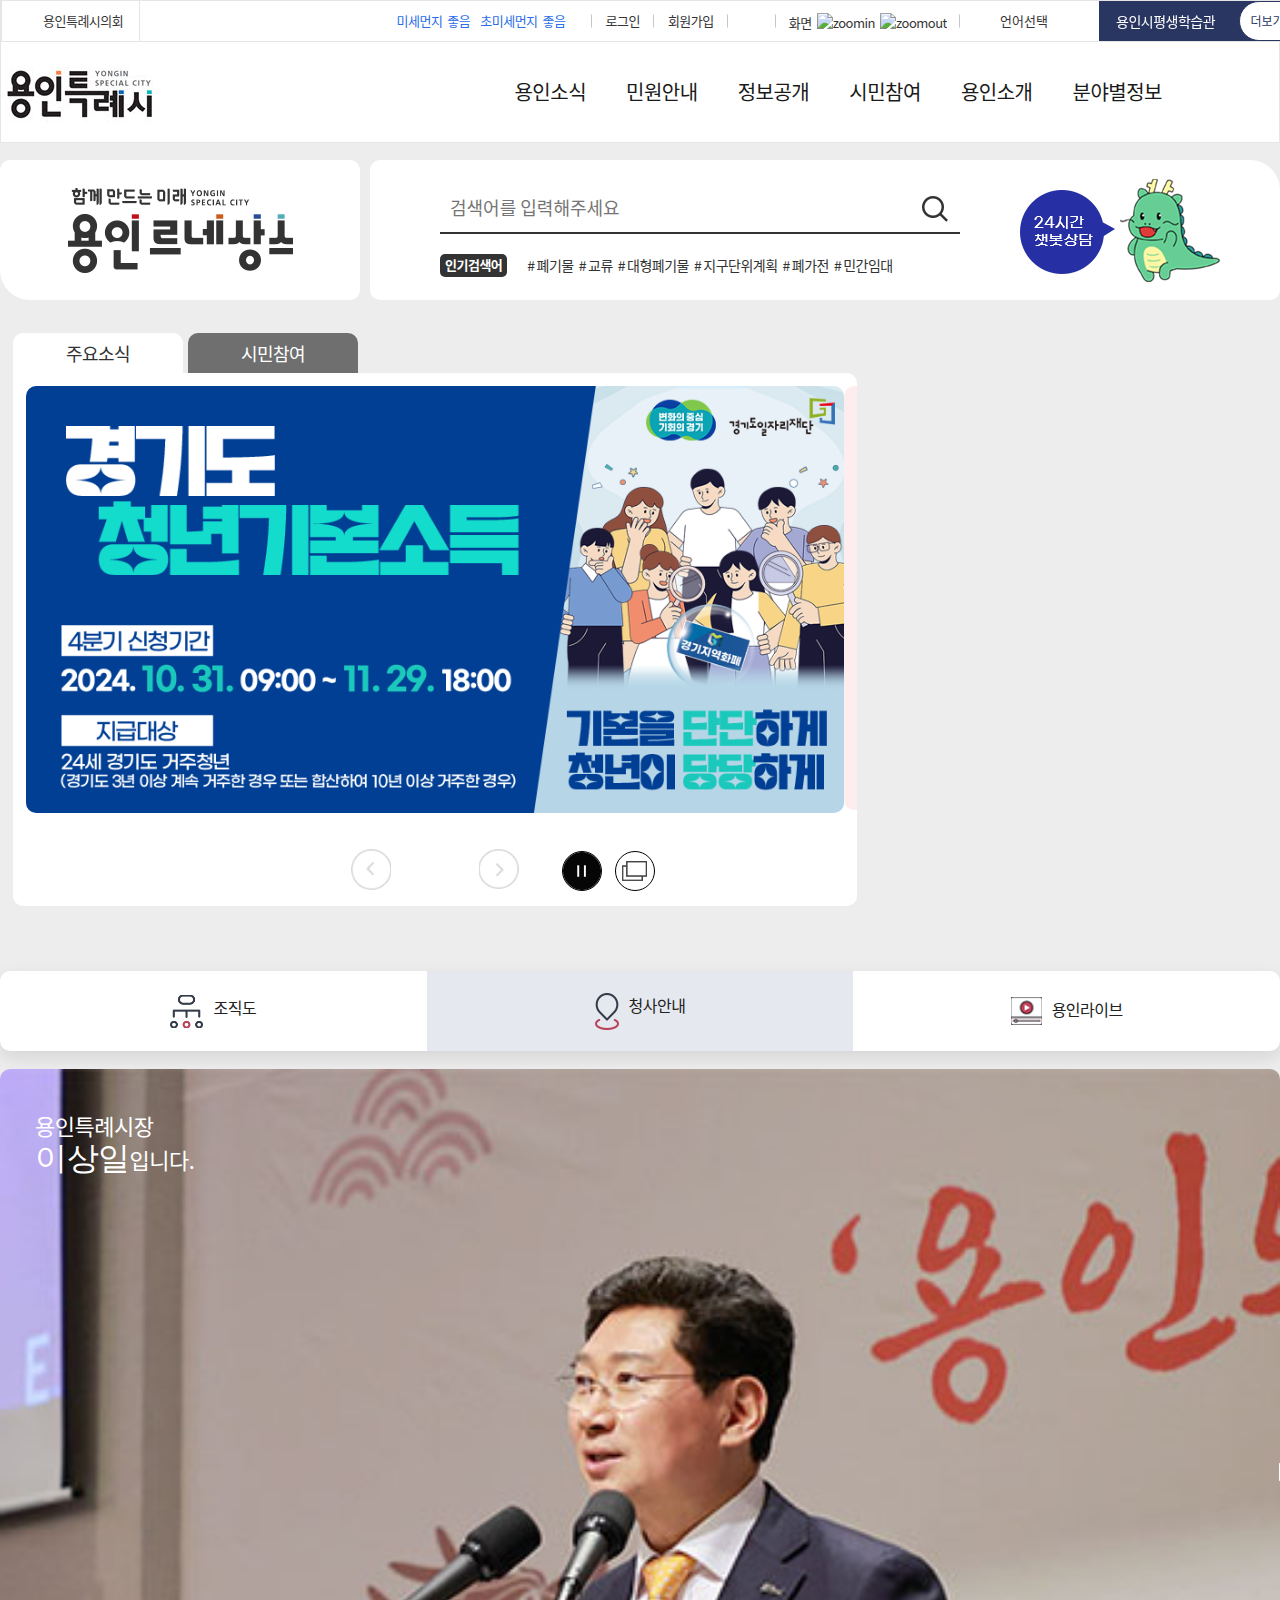
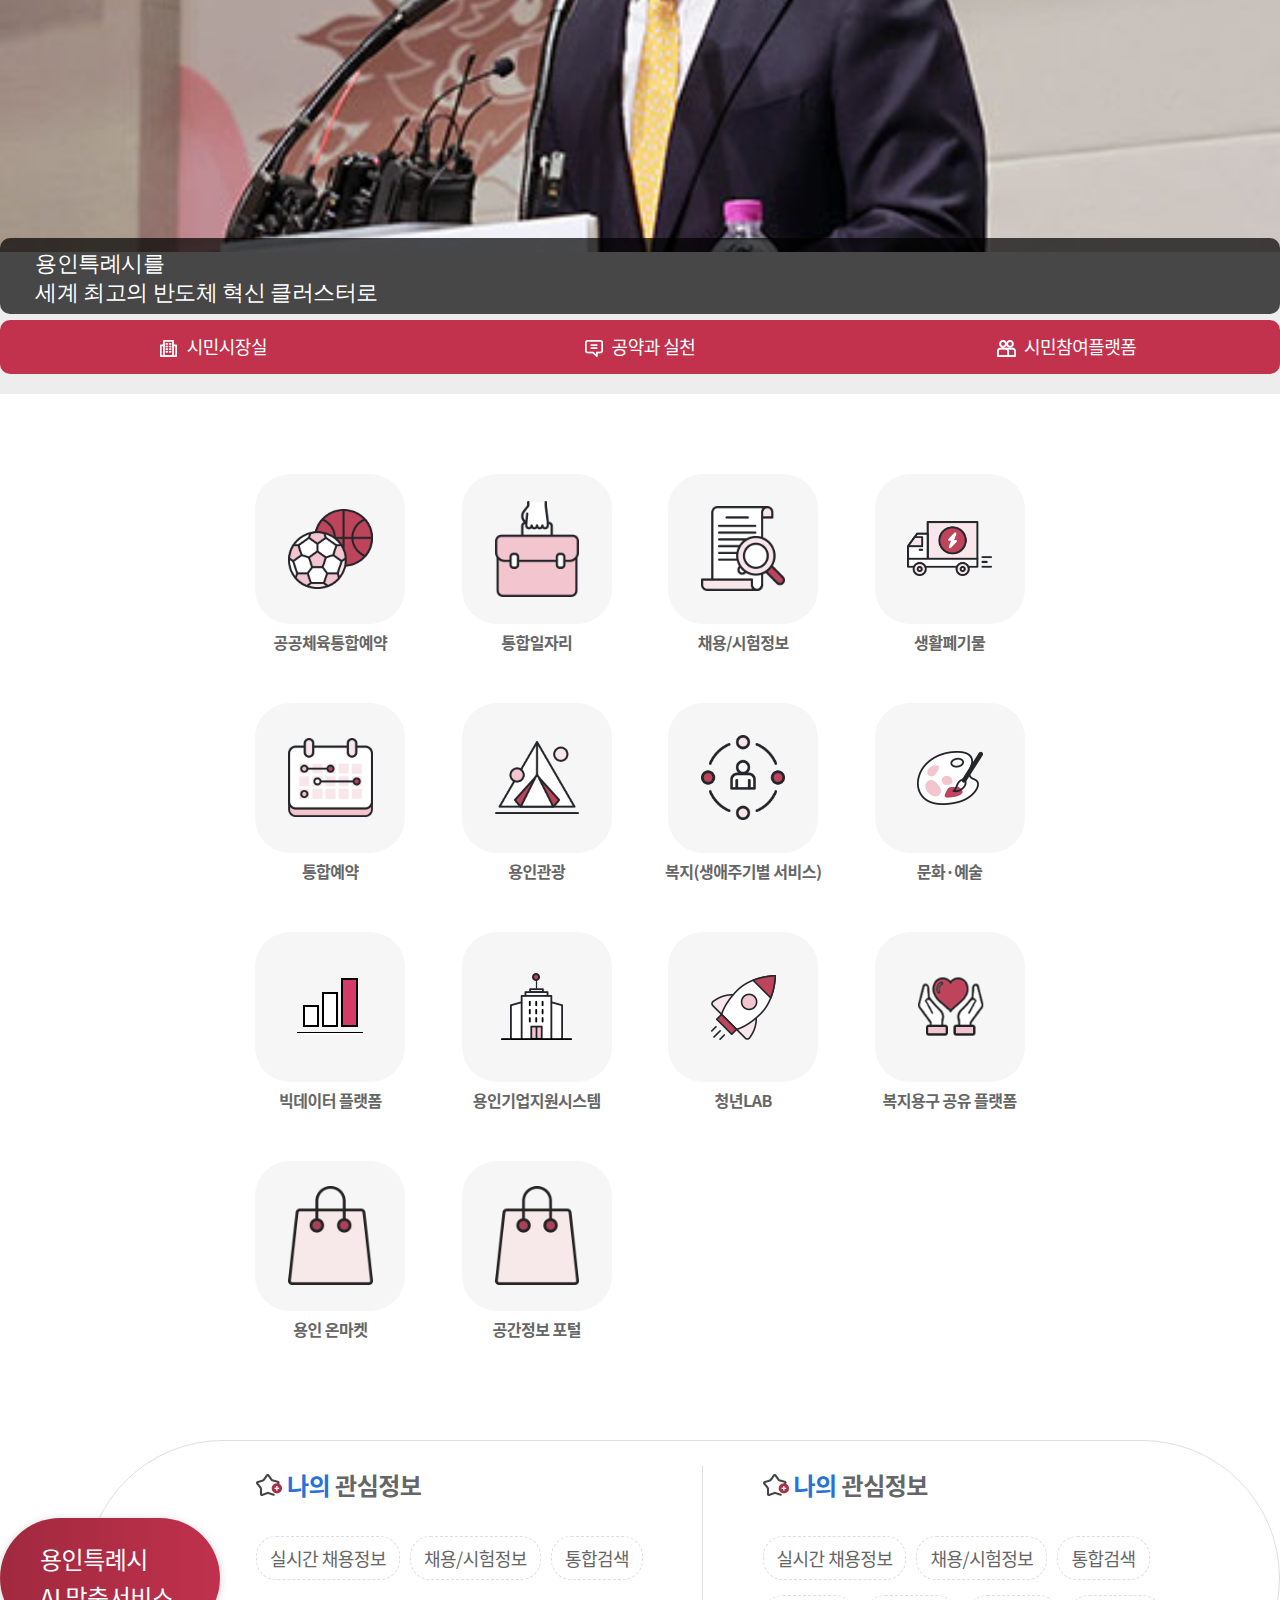
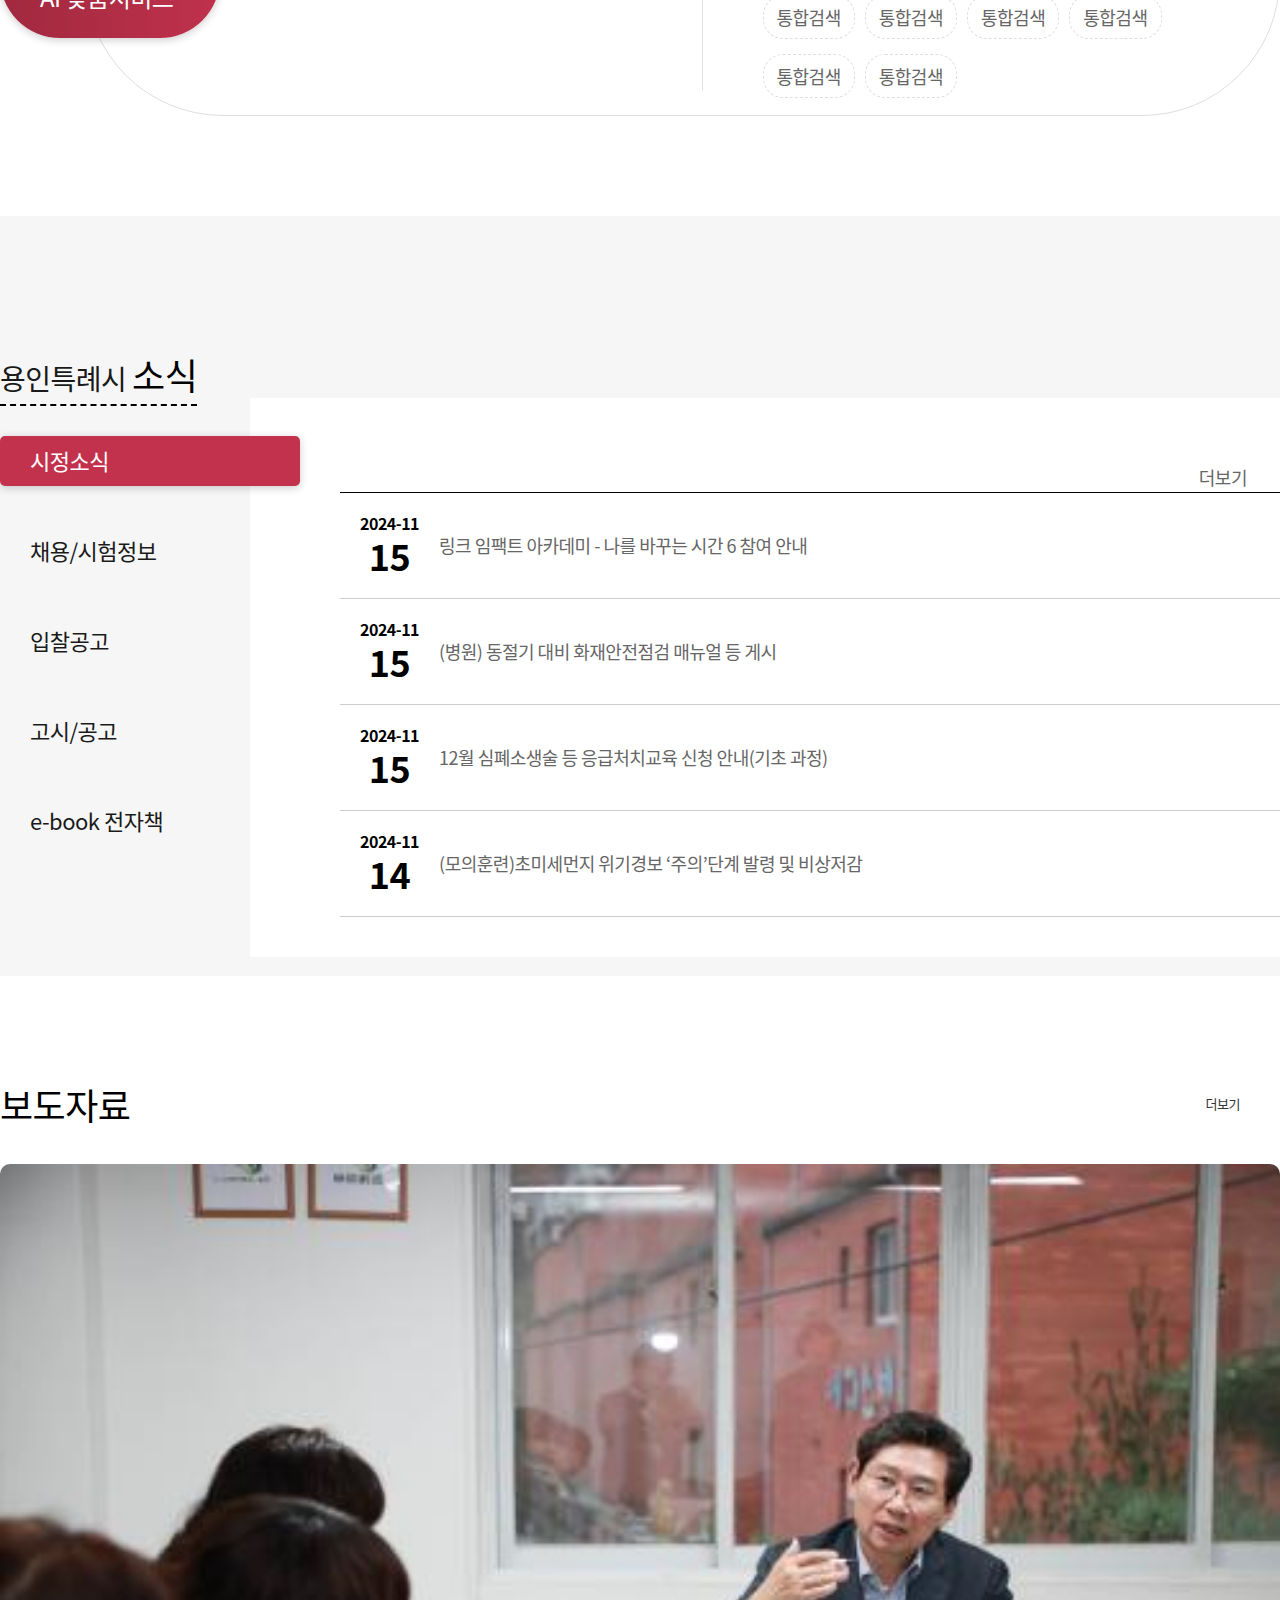
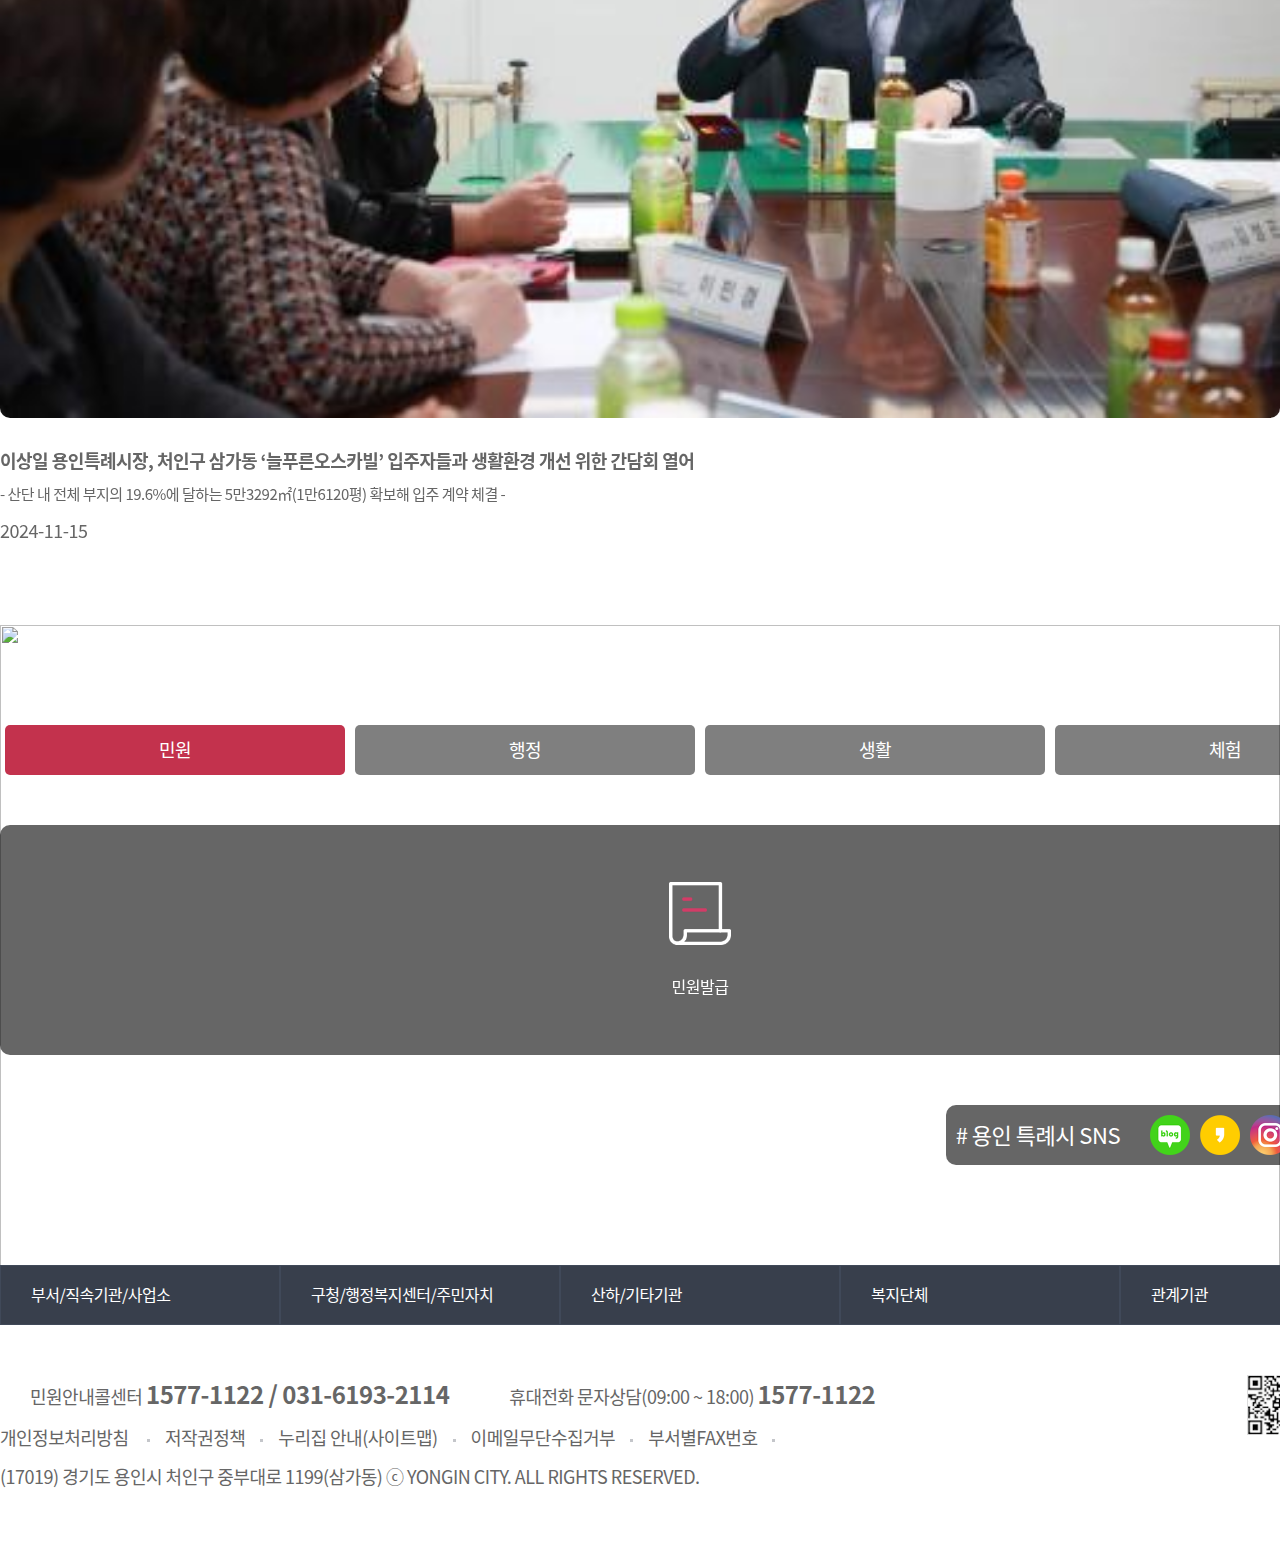
==== commit 47d0226d: "11/19" ====
--- a/yongin.html
+++ b/yongin.html
@@ -1,14 +1,14 @@
 <!DOCTYPE html>
-<html lang="en">
+<html lang="kr">
 
 <head>
     <meta charset="UTF-8">
     <meta name="viewport" content="width=device-width, initial-scale=1.0">
-    <title>Document</title>
+    <title>용인특례시</title>
     <link rel="stylesheet" href="./assets/css/main.css">
     <link rel="stylesheet" href="./assets/css/layout.css">
     <!-- swiper -->
-    <link rel="stylesheet" href="https://cdn.jsdelivr.net/npm/swiper@11/swiper-bundle.min.css" />
+    <link rel="stylesheet" href="https://cdn.jsdelivr.net/npm/swiper@11/swiper-bundle.min.css"/>
     <script src="https://cdn.jsdelivr.net/npm/swiper@11/swiper-bundle.min.js"></script>
     <!-- gsap -->
     <script src="https://cdn.jsdelivr.net/npm/gsap@3.12.5/dist/gsap.min.js"></script>
@@ -16,15 +16,16 @@
     <!-- jquery -->
     <script src="https://code.jquery.com/jquery-3.7.1.min.js"
     integrity="sha256-/JqT3SQfawRcv/BIHPThkBvs0OEvtFFmqPF/lYI/Cxo=" crossorigin="anonymous"></script>
-    <script src="./yongin.js" defer></script>
     <!-- lenis -->
     <script src="https://unpkg.com/lenis@1.1.14/dist/lenis.min.js"></script> 
     <script src="https://cdn.jsdelivr.net/npm/gsap@3.12.5/dist/ScrollToPlugin.min.js"></script>
+    <script src="./yongin.js" defer></script>
 </head>
 
 <body>
 
     <aside class="side-block">
+        <span class="blind">앙쪽 사이드 fixed content</span>
         <div class="side-content">
             <div class="side-left-block">
                 <ul class="side-navi-list">
@@ -355,10 +356,6 @@
                                                     <li class="tab__item__tab-item">
                                                         <a href="#">용인의 현재</a>
                                                     </li>
-                                                    
-                                                    
-                                                    
-                                                    
                                                 </ul>
                                             </li>
                                         </ul>
@@ -369,25 +366,389 @@
                         <li class="header__item" data-tab="tab03">
                             <a class="header__item__link" href="#">정보공개</a>
                             <div id="tab03" class="tab__item">
-                                tewtewt
+                                <div class="tab__item__inner">
+                                    <div class="tab__item__left">
+                                        <div class="tab__item__img-block"><img class="tab__item__img" src="/assets/img/header-tab-img.png" alt="용인소식아이콘"></div>
+                                        <h2>정보공개</h2>
+                                        <p>용인의 시정정보와<br>새로운소식</p>
+                                    </div>
+                                    <div class="tab__item__right">
+                                        <ul class="tab__item__list">
+                                            <li class="tab__item__item">
+                                                <h3 class="tab__item__title">새소식</h3>
+                                                <ul class="tab__item__tab-list">
+                                                    <li class="tab__item__tab-item">
+                                                        <a href="#">시정소식</a>
+                                                    </li>
+                                                    <li class="tab__item__tab-item">
+                                                        <a href="#">도정소식</a>
+                                                    </li>
+                                                    <li class="tab__item__tab-item">
+                                                        <a href="#">언론보도</a>
+                                                    </li>
+                                                    <li class="tab__item__tab-item">
+                                                        <a href="#">문화행사/공연</a>
+                                                    </li>
+                                                    <li class="tab__item__tab-item">
+                                                        <a href="#">채용/시험정보</a>
+                                                    </li>
+                                                    <li class="tab__item__tab-item">
+                                                        <a href="#">코로나19 관련소식</a>
+                                                    </li>
+                                                    <li class="tab__item__tab-item">
+                                                        <a href="#">용인소식지</a>
+                                                    </li>
+                                                    <li class="tab__item__tab-item">
+                                                        <a href="#">스마트반상회</a>
+                                                    </li>
+                                                    <li class="tab__item__tab-item">
+                                                        <a href="#">용인시 e-book</a>
+                                                    </li>
+                                                    <li class="tab__item__tab-item">
+                                                        <a href="#">손바닥소식</a>
+                                                    </li>
+                                                    <li class="tab__item__tab-item">
+                                                        <a href="#">인구정책 브리핑</a>
+                                                    </li>
+                                                    <li class="tab__item__tab-item">
+                                                        <a href="#">직장운동경기부 소식</a>
+                                                    </li>
+                                    
+                                                </ul>
+                                            </li>
+                                            <li class="tab__item__item">
+                                                <h3 class="tab__item__title">입법예고/공고</h3>
+                                                <ul class="tab__item__tab-list">
+                                                    <li class="tab__item__tab-item">
+                                                        <a href="#">입법예고</a>
+                                                    </li>
+                                                    <li class="tab__item__tab-item">
+                                                        <a href="#">고시공고</a>
+                                                    </li>
+                                                </ul>
+                                            </li>
+                                            <li class="tab__item__item">
+                                                <h3 class="tab__item__title">입찰계약정보</h3>
+                                                <ul class="tab__item__tab-list">
+                                                    <li class="tab__item__tab-item">
+                                                        <a href="#">입찰공고용인시</a>
+                                                    </li>
+                                                    <li class="tab__item__tab-item">
+                                                        <a href="#">계약정보공개시스템</a>
+                                                    </li>
+                                                </ul>
+                                            </li>
+                                            <li class="tab__item__item">
+                                                <h3 class="tab__item__title">용인사진관</h3>
+                                                <ul class="tab__item__tab-list">
+                                                    <li class="tab__item__tab-item">
+                                                        <a href="#">2000년 이전</a>
+                                                    </li>
+                                                    <li class="tab__item__tab-item">
+                                                        <a href="#">2000-2020년</a>
+                                                    </li>
+                                                    <li class="tab__item__tab-item">
+                                                        <a href="#">2021-2023년</a>
+                                                    </li>
+                                                    <li class="tab__item__tab-item">
+                                                        <a href="#">용인의 현재</a>
+                                                    </li>
+                                                </ul>
+                                            </li>
+                                        </ul>
+                                    </div>
+                                </div>
                             </div>
                         </li>
                         <li class="header__item" data-tab="tab04">
                             <a class="header__item__link" href="#">시민참여</a>
                             <div id="tab04" class="tab__item">
-                                tewtewt
+                                <div class="tab__item__inner">
+                                    <div class="tab__item__left">
+                                        <div class="tab__item__img-block"><img class="tab__item__img" src="/assets/img/header-tab-img.png" alt="용인소식아이콘"></div>
+                                        <h2>시민참여</h2>
+                                        <p>용인의 시정정보와<br>새로운소식</p>
+                                    </div>
+                                    <div class="tab__item__right">
+                                        <ul class="tab__item__list">
+                                            <li class="tab__item__item">
+                                                <h3 class="tab__item__title">새소식</h3>
+                                                <ul class="tab__item__tab-list">
+                                                    <li class="tab__item__tab-item">
+                                                        <a href="#">시정소식</a>
+                                                    </li>
+                                                    <li class="tab__item__tab-item">
+                                                        <a href="#">도정소식</a>
+                                                    </li>
+                                                    <li class="tab__item__tab-item">
+                                                        <a href="#">언론보도</a>
+                                                    </li>
+                                                    <li class="tab__item__tab-item">
+                                                        <a href="#">문화행사/공연</a>
+                                                    </li>
+                                                    <li class="tab__item__tab-item">
+                                                        <a href="#">채용/시험정보</a>
+                                                    </li>
+                                                    <li class="tab__item__tab-item">
+                                                        <a href="#">코로나19 관련소식</a>
+                                                    </li>
+                                                    <li class="tab__item__tab-item">
+                                                        <a href="#">용인소식지</a>
+                                                    </li>
+                                                    <li class="tab__item__tab-item">
+                                                        <a href="#">스마트반상회</a>
+                                                    </li>
+                                                    <li class="tab__item__tab-item">
+                                                        <a href="#">용인시 e-book</a>
+                                                    </li>
+                                                    <li class="tab__item__tab-item">
+                                                        <a href="#">손바닥소식</a>
+                                                    </li>
+                                                    <li class="tab__item__tab-item">
+                                                        <a href="#">인구정책 브리핑</a>
+                                                    </li>
+                                                    <li class="tab__item__tab-item">
+                                                        <a href="#">직장운동경기부 소식</a>
+                                                    </li>
+                                    
+                                                </ul>
+                                            </li>
+                                            <li class="tab__item__item">
+                                                <h3 class="tab__item__title">입법예고/공고</h3>
+                                                <ul class="tab__item__tab-list">
+                                                    <li class="tab__item__tab-item">
+                                                        <a href="#">입법예고</a>
+                                                    </li>
+                                                    <li class="tab__item__tab-item">
+                                                        <a href="#">고시공고</a>
+                                                    </li>
+                                                </ul>
+                                            </li>
+                                            <li class="tab__item__item">
+                                                <h3 class="tab__item__title">입찰계약정보</h3>
+                                                <ul class="tab__item__tab-list">
+                                                    <li class="tab__item__tab-item">
+                                                        <a href="#">입찰공고용인시</a>
+                                                    </li>
+                                                    <li class="tab__item__tab-item">
+                                                        <a href="#">계약정보공개시스템</a>
+                                                    </li>
+                                                </ul>
+                                            </li>
+                                            <li class="tab__item__item">
+                                                <h3 class="tab__item__title">용인사진관</h3>
+                                                <ul class="tab__item__tab-list">
+                                                    <li class="tab__item__tab-item">
+                                                        <a href="#">2000년 이전</a>
+                                                    </li>
+                                                    <li class="tab__item__tab-item">
+                                                        <a href="#">2000-2020년</a>
+                                                    </li>
+                                                    <li class="tab__item__tab-item">
+                                                        <a href="#">2021-2023년</a>
+                                                    </li>
+                                                    <li class="tab__item__tab-item">
+                                                        <a href="#">용인의 현재</a>
+                                                    </li>
+                                                </ul>
+                                            </li>
+                                        </ul>
+                                    </div>
+                                </div>
                             </div>
                         </li>
                         <li class="header__item" data-tab="tab05">
                             <a class="header__item__link" href="#">용인소개</a>
                             <div id="tab05" class="tab__item">
-                                tewtewt
+                                <div class="tab__item__inner">
+                                    <div class="tab__item__left">
+                                        <div class="tab__item__img-block"><img class="tab__item__img" src="/assets/img/header-tab-img.png" alt="용인소식아이콘"></div>
+                                        <h2>용인소개</h2>
+                                        <p>용인의 시정정보와<br>새로운소식</p>
+                                    </div>
+                                    <div class="tab__item__right">
+                                        <ul class="tab__item__list">
+                                            <li class="tab__item__item">
+                                                <h3 class="tab__item__title">새소식</h3>
+                                                <ul class="tab__item__tab-list">
+                                                    <li class="tab__item__tab-item">
+                                                        <a href="#">시정소식</a>
+                                                    </li>
+                                                    <li class="tab__item__tab-item">
+                                                        <a href="#">도정소식</a>
+                                                    </li>
+                                                    <li class="tab__item__tab-item">
+                                                        <a href="#">언론보도</a>
+                                                    </li>
+                                                    <li class="tab__item__tab-item">
+                                                        <a href="#">문화행사/공연</a>
+                                                    </li>
+                                                    <li class="tab__item__tab-item">
+                                                        <a href="#">채용/시험정보</a>
+                                                    </li>
+                                                    <li class="tab__item__tab-item">
+                                                        <a href="#">코로나19 관련소식</a>
+                                                    </li>
+                                                    <li class="tab__item__tab-item">
+                                                        <a href="#">용인소식지</a>
+                                                    </li>
+                                                    <li class="tab__item__tab-item">
+                                                        <a href="#">스마트반상회</a>
+                                                    </li>
+                                                    <li class="tab__item__tab-item">
+                                                        <a href="#">용인시 e-book</a>
+                                                    </li>
+                                                    <li class="tab__item__tab-item">
+                                                        <a href="#">손바닥소식</a>
+                                                    </li>
+                                                    <li class="tab__item__tab-item">
+                                                        <a href="#">인구정책 브리핑</a>
+                                                    </li>
+                                                    <li class="tab__item__tab-item">
+                                                        <a href="#">직장운동경기부 소식</a>
+                                                    </li>
+                                    
+                                                </ul>
+                                            </li>
+                                            <li class="tab__item__item">
+                                                <h3 class="tab__item__title">입법예고/공고</h3>
+                                                <ul class="tab__item__tab-list">
+                                                    <li class="tab__item__tab-item">
+                                                        <a href="#">입법예고</a>
+                                                    </li>
+                                                    <li class="tab__item__tab-item">
+                                                        <a href="#">고시공고</a>
+                                                    </li>
+                                                </ul>
+                                            </li>
+                                            <li class="tab__item__item">
+                                                <h3 class="tab__item__title">입찰계약정보</h3>
+                                                <ul class="tab__item__tab-list">
+                                                    <li class="tab__item__tab-item">
+                                                        <a href="#">입찰공고용인시</a>
+                                                    </li>
+                                                    <li class="tab__item__tab-item">
+                                                        <a href="#">계약정보공개시스템</a>
+                                                    </li>
+                                                </ul>
+                                            </li>
+                                            <li class="tab__item__item">
+                                                <h3 class="tab__item__title">용인사진관</h3>
+                                                <ul class="tab__item__tab-list">
+                                                    <li class="tab__item__tab-item">
+                                                        <a href="#">2000년 이전</a>
+                                                    </li>
+                                                    <li class="tab__item__tab-item">
+                                                        <a href="#">2000-2020년</a>
+                                                    </li>
+                                                    <li class="tab__item__tab-item">
+                                                        <a href="#">2021-2023년</a>
+                                                    </li>
+                                                    <li class="tab__item__tab-item">
+                                                        <a href="#">용인의 현재</a>
+                                                    </li>
+                                                </ul>
+                                            </li>
+                                        </ul>
+                                    </div>
+                                </div>
                             </div>
                         </li>
                         <li class="header__item" data-tab="tab06">
                             <a class="header__item__link" href="#">분야별정보</a>
                             <div id="tab06" class="tab__item">
-                                tewtewt
+                                <div class="tab__item__inner">
+                                    <div class="tab__item__left">
+                                        <div class="tab__item__img-block"><img class="tab__item__img" src="/assets/img/header-tab-img.png" alt="용인소식아이콘"></div>
+                                        <h2>분야별정보</h2>
+                                        <p>용인의 시정정보와<br>새로운소식</p>
+                                    </div>
+                                    <div class="tab__item__right">
+                                        <ul class="tab__item__list">
+                                            <li class="tab__item__item">
+                                                <h3 class="tab__item__title">새소식</h3>
+                                                <ul class="tab__item__tab-list">
+                                                    <li class="tab__item__tab-item">
+                                                        <a href="#">시정소식</a>
+                                                    </li>
+                                                    <li class="tab__item__tab-item">
+                                                        <a href="#">도정소식</a>
+                                                    </li>
+                                                    <li class="tab__item__tab-item">
+                                                        <a href="#">언론보도</a>
+                                                    </li>
+                                                    <li class="tab__item__tab-item">
+                                                        <a href="#">문화행사/공연</a>
+                                                    </li>
+                                                    <li class="tab__item__tab-item">
+                                                        <a href="#">채용/시험정보</a>
+                                                    </li>
+                                                    <li class="tab__item__tab-item">
+                                                        <a href="#">코로나19 관련소식</a>
+                                                    </li>
+                                                    <li class="tab__item__tab-item">
+                                                        <a href="#">용인소식지</a>
+                                                    </li>
+                                                    <li class="tab__item__tab-item">
+                                                        <a href="#">스마트반상회</a>
+                                                    </li>
+                                                    <li class="tab__item__tab-item">
+                                                        <a href="#">용인시 e-book</a>
+                                                    </li>
+                                                    <li class="tab__item__tab-item">
+                                                        <a href="#">손바닥소식</a>
+                                                    </li>
+                                                    <li class="tab__item__tab-item">
+                                                        <a href="#">인구정책 브리핑</a>
+                                                    </li>
+                                                    <li class="tab__item__tab-item">
+                                                        <a href="#">직장운동경기부 소식</a>
+                                                    </li>
+                                    
+                                                </ul>
+                                            </li>
+                                            <li class="tab__item__item">
+                                                <h3 class="tab__item__title">입법예고/공고</h3>
+                                                <ul class="tab__item__tab-list">
+                                                    <li class="tab__item__tab-item">
+                                                        <a href="#">입법예고</a>
+                                                    </li>
+                                                    <li class="tab__item__tab-item">
+                                                        <a href="#">고시공고</a>
+                                                    </li>
+                                                </ul>
+                                            </li>
+                                            <li class="tab__item__item">
+                                                <h3 class="tab__item__title">입찰계약정보</h3>
+                                                <ul class="tab__item__tab-list">
+                                                    <li class="tab__item__tab-item">
+                                                        <a href="#">입찰공고용인시</a>
+                                                    </li>
+                                                    <li class="tab__item__tab-item">
+                                                        <a href="#">계약정보공개시스템</a>
+                                                    </li>
+                                                </ul>
+                                            </li>
+                                            <li class="tab__item__item">
+                                                <h3 class="tab__item__title">용인사진관</h3>
+                                                <ul class="tab__item__tab-list">
+                                                    <li class="tab__item__tab-item">
+                                                        <a href="#">2000년 이전</a>
+                                                    </li>
+                                                    <li class="tab__item__tab-item">
+                                                        <a href="#">2000-2020년</a>
+                                                    </li>
+                                                    <li class="tab__item__tab-item">
+                                                        <a href="#">2021-2023년</a>
+                                                    </li>
+                                                    <li class="tab__item__tab-item">
+                                                        <a href="#">용인의 현재</a>
+                                                    </li>
+                                                </ul>
+                                            </li>
+                                        </ul>
+                                    </div>
+                                </div>
                             </div>
                         </li>
                     </ul>
@@ -402,14 +763,11 @@
                 </div>
             </div>
         </div>
-
-      
-
-
     </header>
 
     <main>
         <div class="container">
+            <div class="dimmed"></div>
             <section class="sec-main">
                 <div class="main__inner">
                     <div class="contentSearch-group">
@@ -714,7 +1072,6 @@
                             </div>
                         </div>
                     </div>
-
                     <div class="news-area" id="news-tab">
                         <div class="news-inner">
                             <div class="news-title-block">
@@ -850,9 +1207,54 @@
                                             <li class="tab-pane-mid-item">
                                                 <a class="tab-pane-mid-link" href="#">
                                                     <div class="pane-date-block">
+                                                        <p class="pane-date">2028-11</p>
+                                                        <p class="num">12</p>
+                                                    </div>
+                                                    <h3 class="pane-title"> 링크 임팩트  - 나를 바꾸는 시간 6 참여 안내</h3>
+                                                </a>
+                                            </li>
+                                            <li class="tab-pane-mid-item">
+                                                <a class="tab-pane-mid-link" href="#">
+                                                    <div class="pane-date-block">
+                                                        <p class="pane-date">2024-11</p>
+                                                        <p class="num">16</p>
+                                                    </div>
+                                                    <h3 class="pane-title"> 링크 임팩트 아카데미 - 나를 바꾸는 시간 6 참여 안내</h3>
+                                                </a>
+                                            </li>
+                                            <li class="tab-pane-mid-item">
+                                                <a class="tab-pane-mid-link" href="#">
+                                                    <div class="pane-date-block">
                                                         <p class="pane-date">2024-11</p>
                                                         <p class="num">15</p>
                                                     </div>
+                                                    <h3 class="pane-title"> 링크 임팩트 아카데미 - 나를 바꾸는  6 참여 안내</h3>
+                                                </a>
+                                            </li>
+                                            <li class="tab-pane-mid-item">
+                                                <a class="tab-pane-mid-link" href="#">
+                                                    <div class="pane-date-block">
+                                                        <p class="pane-date">2024-11</p>
+                                                        <p class="num">15</p>
+                                                    </div>
+                                                    <h3 class="pane-title">  임팩트 아카데미 - 나를 바꾸는 시간 6 참여 안내</h3>
+                                                </a>
+                                            </li>
+                                        </ul>
+                                    </div>
+                                </div>
+                                <div id="tab4" class="news-tab-pane">
+                                    <div class="news-tab-pane-inner">
+                                        <div class="tab-pane-top">
+                                            <p>더보기</p>
+                                        </div>
+                                        <ul class="tab-pane-mid-list">
+                                            <li class="tab-pane-mid-item">
+                                                <a class="tab-pane-mid-link" href="#">
+                                                    <div class="pane-date-block">
+                                                        <p class="pane-date">2024-10</p>
+                                                        <p class="num">13</p>
+                                                    </div>
                                                     <h3 class="pane-title"> 링크 임팩트 아카데미 - 나를 바꾸는 시간 6 참여 안내</h3>
                                                 </a>
                                             </li>
@@ -869,11 +1271,29 @@
                                                 <a class="tab-pane-mid-link" href="#">
                                                     <div class="pane-date-block">
                                                         <p class="pane-date">2024-11</p>
+                                                        <p class="num">35</p>
+                                                    </div>
+                                                    <h3 class="pane-title"> 링크 임팩트 아카데미 - 나를 바꾸는 시간 6 참여 안내</h3>
+                                                </a>
+                                            </li>
+                                            <li class="tab-pane-mid-item">
+                                                <a class="tab-pane-mid-link" href="#">
+                                                    <div class="pane-date-block">
+                                                        <p class="pane-date">2024-05</p>
                                                         <p class="num">15</p>
                                                     </div>
                                                     <h3 class="pane-title"> 링크 임팩트 아카데미 - 나를 바꾸는 시간 6 참여 안내</h3>
                                                 </a>
                                             </li>
+                                        </ul>
+                                    </div>
+                                </div>
+                                <div id="tab5" class="news-tab-pane">
+                                    <div class="news-tab-pane-inner">
+                                        <div class="tab-pane-top">
+                                            <p>더보기</p>
+                                        </div>
+                                        <ul class="tab-pane-mid-list">
                                             <li class="tab-pane-mid-item">
                                                 <a class="tab-pane-mid-link" href="#">
                                                     <div class="pane-date-block">
@@ -883,10 +1303,36 @@
                                                     <h3 class="pane-title"> 링크 임팩트 아카데미 - 나를 바꾸는 시간 6 참여 안내</h3>
                                                 </a>
                                             </li>
+                                            <li class="tab-pane-mid-item">
+                                                <a class="tab-pane-mid-link" href="#">
+                                                    <div class="pane-date-block">
+                                                        <p class="pane-date">2024-11</p>
+                                                        <p class="num">15</p>
+                                                    </div>
+                                                    <h3 class="pane-title"> 링크 임팩트 아카데미 - 나를 바꾸는 시간 6 참여 안내</h3>
+                                                </a>
+                                            </li>
+                                            <li class="tab-pane-mid-item">
+                                                <a class="tab-pane-mid-link" href="#">
+                                                    <div class="pane-date-block">
+                                                        <p class="pane-date">2024-11</p>
+                                                        <p class="num">15</p>
+                                                    </div>
+                                                    <h3 class="pane-title"> 링크 임팩트 아카데미 - 나를 바꾸는 시간 6 참여 안내</h3>
+                                                </a>
+                                            </li>
+                                            <li class="tab-pane-mid-item">
+                                                <a class="tab-pane-mid-link" href="#">
+                                                    <div class="pane-date-block">
+                                                        <p class="pane-date">2024-11</p>
+                                                        <p class="num">15</p>
+                                                    </div>
+                                                    <h3 class="pane-title"> 링크 임팩트 아카데미 - 나를 바꾸는 시간 6 참여 안내</h3>
+                                                </a>
+                                            </li>
                                         </ul>
                                     </div>
                                 </div>
-                                
                             </div>
                         </div>
                     </div>
@@ -897,9 +1343,9 @@
                                 <h2 class="news01-title-tx">보도자료</h2>
                                 <p>더보기</p>
                             </div>
-                            <div class="news01-content">
-                                <ul class="news01-list">
-                                    <li class="news01-item">
+                            <div class="news01-content swiper">
+                                <ul class="news01-list swiper-wrapper">
+                                    <li class="news01-item swiper-slide">
                                         <a class="news01-item-link" href="#">
                                             <img src="/assets/img/news01_img01.jpg" alt="">
                                             <h3 class="news01-item-title">이상일 용인특례시장, 처인구 삼가동 ‘늘푸른오스카빌’ 입주자들과 생활환경 개선 위한 간담회 열어 </h3>
@@ -907,7 +1353,7 @@
                                             <span class="news01-item-date">2024-11-15</span>
                                         </a>
                                     </li>
-                                    <li class="news01-item">
+                                    <li class="news01-item swiper-slide">
                                         <a class="news01-item-link" href="#">
                                             <img src="/assets/img/news01_img01.jpg" alt="">
                                             <h3 class="news01-item-title">이상일 용인특례시장, 처인구 삼가동 ‘늘푸른오스카빌’ 입주자들과 생활환경 개선 위한 간담회 열어 </h3>
@@ -915,7 +1361,7 @@
                                             <span class="news01-item-date">2024-11-15</span>
                                         </a>
                                     </li>
-                                    <li class="news01-item">
+                                    <li class="news01-item swiper-slide">
                                         <a class="news01-item-link" href="#">
                                             <img src="/assets/img/news01_img01.jpg" alt="">
                                             <h3 class="news01-item-title">이상일 용인특례시장, 처인구 삼가동 ‘늘푸른오스카빌’ 입주자들과 생활환경 개선 위한 간담회 열어 </h3>
@@ -923,7 +1369,7 @@
                                             <span class="news01-item-date">2024-11-15</span>
                                         </a>
                                     </li>
-                                    <li class="news01-item">
+                                    <li class="news01-item swiper-slide">
                                         <a class="news01-item-link" href="#">
                                             <img src="/assets/img/news01_img01.jpg" alt="">
                                             <h3 class="news01-item-title">이상일 용인특례시장, 처인구 삼가동 ‘늘푸른오스카빌’ 입주자들과 생활환경 개선 위한 간담회 열어 </h3>
@@ -931,7 +1377,7 @@
                                             <span class="news01-item-date">2024-11-15</span>
                                         </a>
                                     </li>
-                                    <li class="news01-item">
+                                    <li class="news01-item swiper-slide">
                                         <a class="news01-item-link" href="#">
                                             <img src="/assets/img/news01_img01.jpg" alt="">
                                             <h3 class="news01-item-title">이상일 용인특례시장, 처인구 삼가동 ‘늘푸른오스카빌’ 입주자들과 생활환경 개선 위한 간담회 열어 </h3>
@@ -939,7 +1385,24 @@
                                             <span class="news01-item-date">2024-11-15</span>
                                         </a>
                                     </li>
+                                    <li class="news01-item swiper-slide">
+                                        <a class="news01-item-link" href="#">
+                                            <img src="/assets/img/news01_img01.jpg" alt="">
+                                            <h3 class="news01-item-title">이상일 용인특례시장, 처인구 삼가동 ‘늘푸른오스카빌’ 입주자들과 생활환경 개선 위한 간담회 열어 </h3>
+                                            <p class="news01-item-subtitle">- 산단 내 전체 부지의 19.6%에 달하는 5만3292㎡(1만6120평) 확보해 입주 계약 체결 - </p>
+                                            <span class="news01-item-date">2024-11-15</span>
+                                        </a>
+                                    </li>
+                                    <li class="news01-item swiper-slide">
+                                        <a class="news01-item-link" href="#">
+                                            <img src="/assets/img/news01_img01.jpg" alt="">
+                                            <h3 class="news01-item-title">이상일 용인특례시장, 처인구 삼가동 ‘늘푸른오스카빌’ 입주자들과 생활환경 개선 위한 간담회 열어 </h3>
+                                            <p class="news01-item-subtitle">- 산단 내 전체 부지의 19.6%에 달하는 5만3292㎡(1만6120평) 확보해 입주 계약 체결 - </p>
+                                            <span class="news01-item-date">2024-11-15</span>
+                                        </a>
+                                    </li>
                                 </ul>
+                        
                             </div>
                         </div>
                     </div>
--- a/assets/css/main.css
+++ b/assets/css/main.css
@@ -1,13 +1,14 @@
-.container{ position: relative; }
+.container{ position: relative; margin-top: 140px; }
 
 /* sec-main */
 .sec-main{ background: #ededed; }
 .main__inner{
-    width: 1400px;
+    max-width: 1400px;
+    /* width: 1400px; */
     margin: 0px auto;
     padding: 20px 0;
 }
-.contentSearch-group{ display: flex; gap: 10px; }
+.contentSearch-group{ display: flex; gap: 10px; max-width: 1400px; }
 .contentSearch-group .yongin-banner{
     position: relative;
     display: block;
@@ -110,19 +111,21 @@
     font-size: 14px;
 }
 .hottag-block .hottag-list .hottag-item::before{ content: "#"; margin-right: 2px; }
-.chatbot-area{ margin-left: 60px; }
+.chatbot-area{
+    margin-left: 60px;
+}
 
 /* contentbanner css */
 
 .contentBanner-group{
     display: flex;
-    gap: 20px;
     margin-top: 20px;
 }
 .swiper-area{
     position: relative;
     padding: 13px;
-    width: 870px;
+    max-width: 870px;
+    flex: 1;
 }
 .swiper-area .swiper-tab-block{ display: flex; gap: 5px; }
 .swiper-area .swiper-tab-block .visual-tab{
@@ -195,11 +198,9 @@
     border: 1px solid #000;
     border-radius: 50%;
 }
-.btn-tooltip img{
-    width: 25px;
-    margin-left: 6px;
-    
-}
+.btn-tooltip img{ width: 25px; margin-left: 6px; }
+
+
 .mayor-area{
     position: relative;
     display: flex;
@@ -423,7 +424,7 @@
 
 .ai-area{
     position: relative;
-    width: 1400px;
+    max-width: 1400px;
 }
 .ai-area .ai-inner{
     display: flex;
@@ -508,40 +509,39 @@
 .news-area{
     position: relative;
     width: 100%;
-    margin-bottom: 30px;
-    margin-top: 80px;
-    padding: 40px 0;
+    padding: 50px 0;
+    margin-top: 100px;
+    margin-bottom: 100px;
     background-color: #f6f6f6;
-
-    /* min-height: 635px; */
 }
 .news-area .news-inner{
-    width: 1400px;
+    position: relative;
+    max-width: 1400px;
     margin: 0 auto;
     padding: 80px 0;
 
 }
 .news-title-block{
+    display: flex;
+    justify-content: flex-start;
     color: #1a1a1a;
     font-size: 28px;
 }
-.news-title-block .news-title-tx{}
+.news-title-block .news-title-tx{ border-bottom: 2px dashed #000000; }
 .news-title-block .news-title-tx strong{
     color: #000;
     font-weight: 500;
     font-size: 36px;
 }
-
-.news-tab-list-block{}
+.news-tab-list-block{
+}
 .news-tab-list-block .news-tab-list{
     display: flex;
     flex-direction: column;
     gap: 40px;
     margin-top: 30px;
 }
-.news-tab-list-block .news-tab-list .news-tab-item{
-    
-}
+.news-tab-list-block .news-tab-list .news-tab-item{ }
 .news-tab-item .news-tab-item-link{
     position: relative;
     display: flex;
@@ -589,16 +589,12 @@
 
 
 
-.news-tab-pane{
-    display: none;
-}
-.news-tab-pane.active{
-    display: block;
-}
+.news-tab-pane{ display: none; }
+.news-tab-pane.active{ display: block; }
 .news-tab-content{
     position: absolute;
     background-color: #fff;
-    left: 450px;
+    left: 250px;
     top: 20%;
     width: 1100px;
     margin: 0 auto;
@@ -671,13 +667,8 @@
 
 
 /* news01-area css */
-.news01-area{
-    background: #fff;
-}
-.news01-area .news01-inner{
-    width: 1400px;
-    margin: 0 auto;
-}
+.news01-area{ background: #fff; }
+.news01-area .news01-inner{ max-width: 1400px; margin: 0 auto; }
 
 .news01-head-block{
     display: flex;
@@ -717,9 +708,7 @@
     justify-content: space-between;
     gap: 20px;
 }
-.news01-content .news01-list .news01-item{
-    flex: 1;
-}
+/* .news01-content .news01-list .news01-item{ flex: 1; } */
 .news01-item .news01-item-link{
     display: flex;
     flex-direction: column;
@@ -730,11 +719,10 @@
     height: 100%;
     object-fit: cover;
     border-radius: 10px;
+    margin-bottom: 20px;
 }
 .news01-item .news01-item-link .news01-item-title{
     font-weight: 600;
-    margin-bottom: 15px;
-    -webkit-line-clamp: 2;
     -webkit-box-orient: vertical;
     white-space: normal;
     max-height: 48px;
@@ -744,9 +732,7 @@
     font-weight: bold;
 }
 .news01-item .news01-item-link .news01-item-subtitle{
-    margin-bottom: 20px;
     font-size: 15px;
-    -webkit-line-clamp: 2;
     -webkit-box-orient: vertical;
     white-space: normal;
     max-height: 48px;
@@ -755,11 +741,6 @@
     overflow: hidden;
 }
 .news01-item .news01-item-link .news01-item-date{}
-
-
-
-
-
 
 
 /* admin section css */
@@ -1014,4 +995,47 @@
     gap: 10px;
     height: 60px;
 }
-.footer-content .footer-right img{}+.footer-content .footer-right img{}
+
+
+
+
+
+
+/* mobile view */
+@media (max-width:1440px) {
+    .side-block{
+        display: none;
+    }
+    
+}
+@media (max-width:1400px) {
+    .contentBanner-group{
+        flex-direction: column;
+    }
+    .service-list{
+        grid-template-columns: repeat(4,1fr);
+    }
+    
+}
+@media (max-width:970px) {
+    .contentSearch-group .yongin-banner{
+        display: none;
+    }  
+    .chatbot-area{
+        display: none;
+    }
+    .ai-area{
+        display: none;
+    }
+}
+
+@media (max-width:580px) {
+    .hottag-block{
+        display: none;
+    }
+    .service-list{
+        grid-template-columns: repeat(2,1fr);
+    }
+}
+
--- a/assets/css/layout.css
+++ b/assets/css/layout.css
@@ -4,9 +4,10 @@
 
 /* header css */
 .header{
-    position: sticky;
+    position: fixed;
+    width: 100%;
     top: 0;left: 0;
-    z-index: 900;
+    z-index: 1000;
     background: #fff;
 }
 .header__inner{ border: 1px solid #e5e5e5; }
@@ -16,7 +17,7 @@
     justify-content: space-between;
     align-items: center;
     position: relative;
-    width: 1400px;
+    max-width: 1400px;
     margin: 0 auto;
 }
 .site{
@@ -273,9 +274,13 @@
     display: flex;
     justify-content: space-between;
     align-items: center;
-    min-width: 1400px;
-    width: 1400px;
+    max-width: 1400px;
     margin: 0 auto;
+}
+.header__logo{
+
+    /* width: 200px;
+    background: #f00; */
 }
 .header__nav{
     display: flex;
@@ -587,4 +592,19 @@
     border-right: 2px solid #fff;
     border-bottom: 2px solid #fff;
     transform: rotate(-45deg);
+}
+
+
+
+@media (max-width:970px) {
+    .header__top--util{
+        display: none;
+    }
+    .header__list{
+        display: none;
+    }
+    .header__logo{
+        width: 150px;
+        padding-left: 30px;
+    }
 }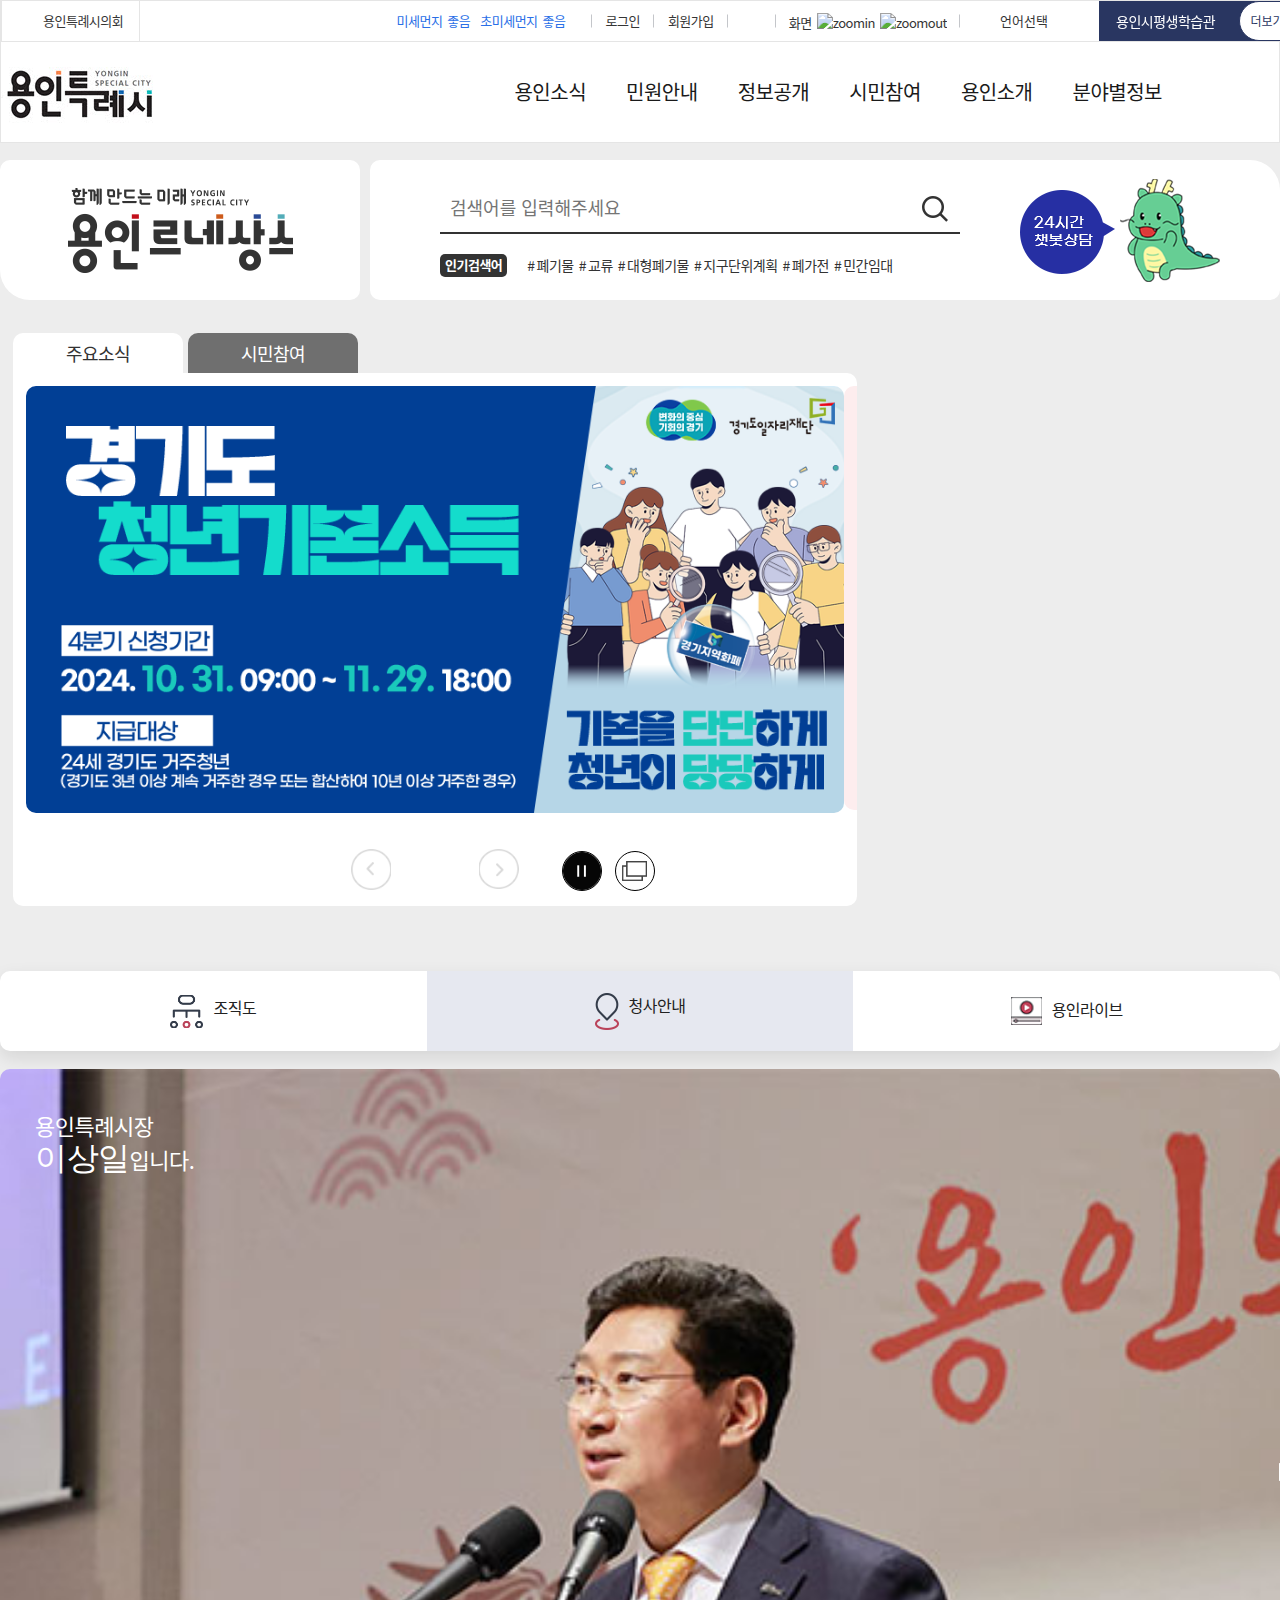
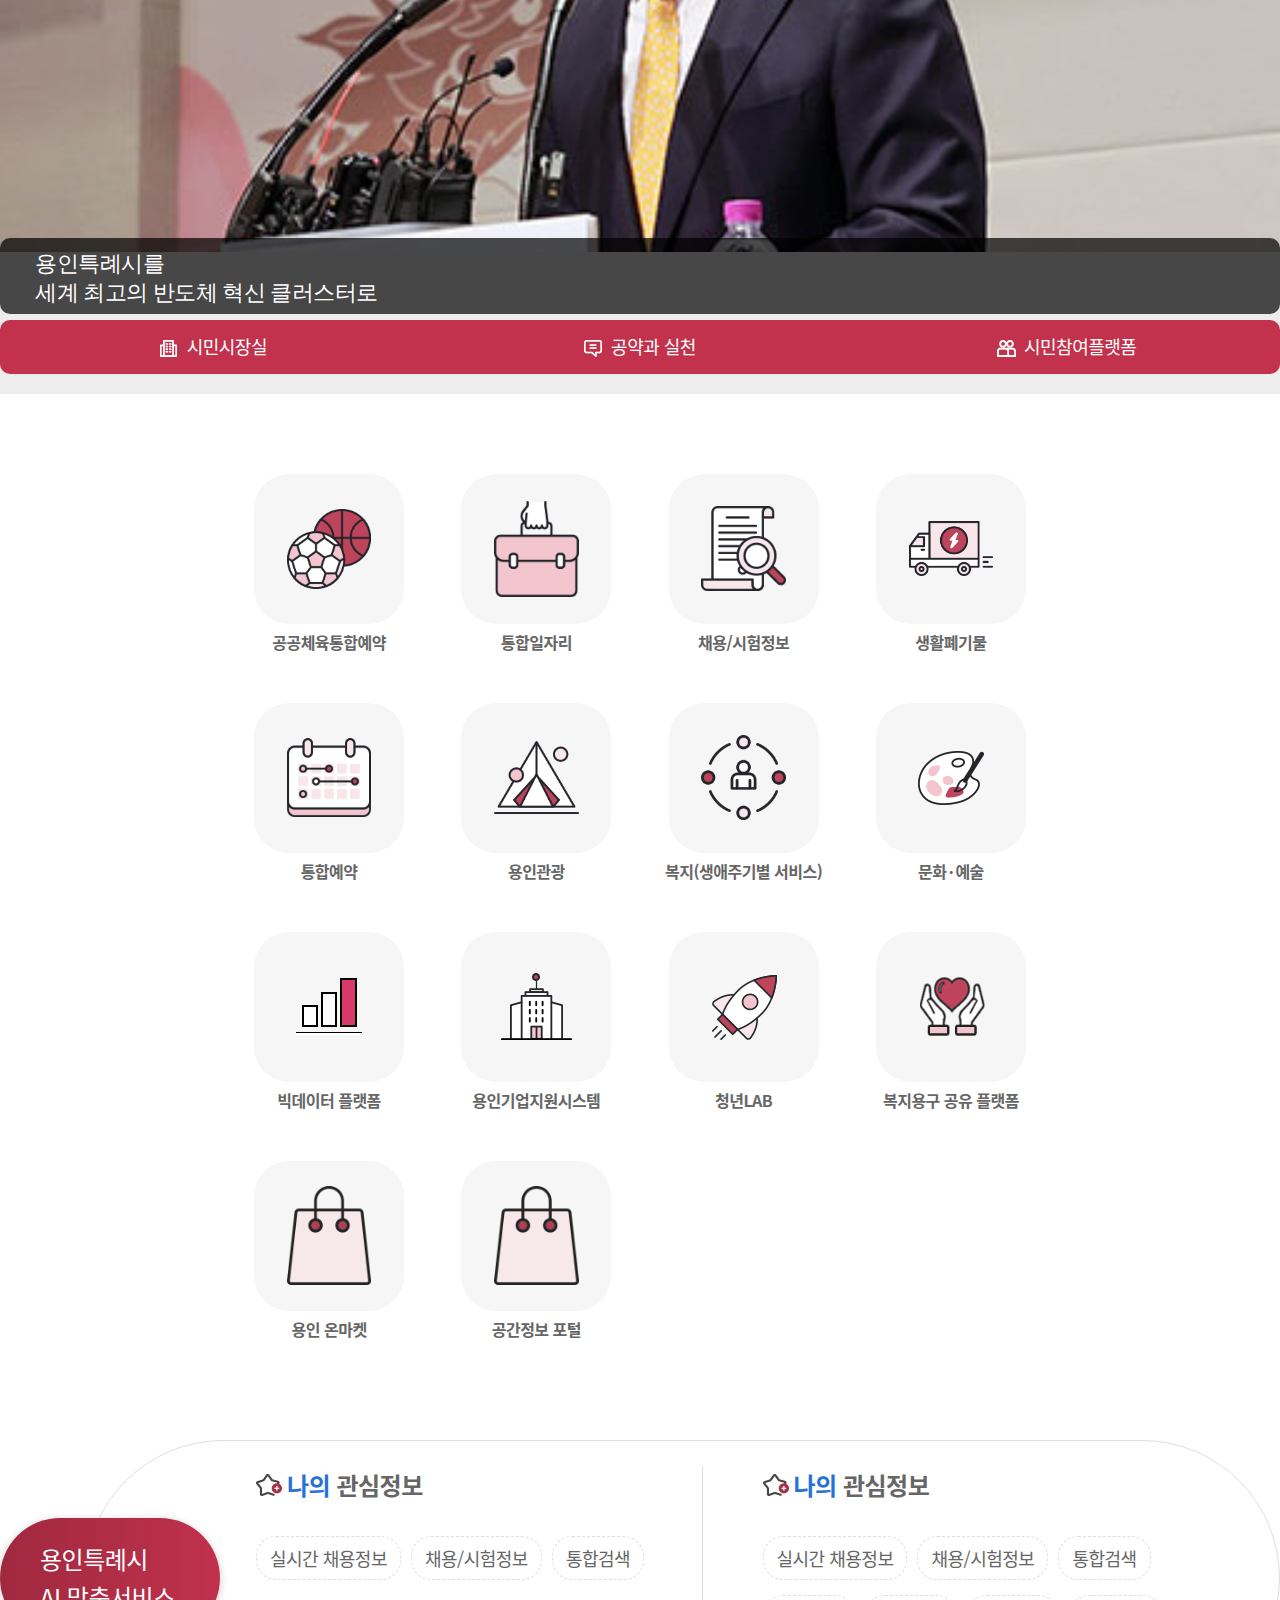
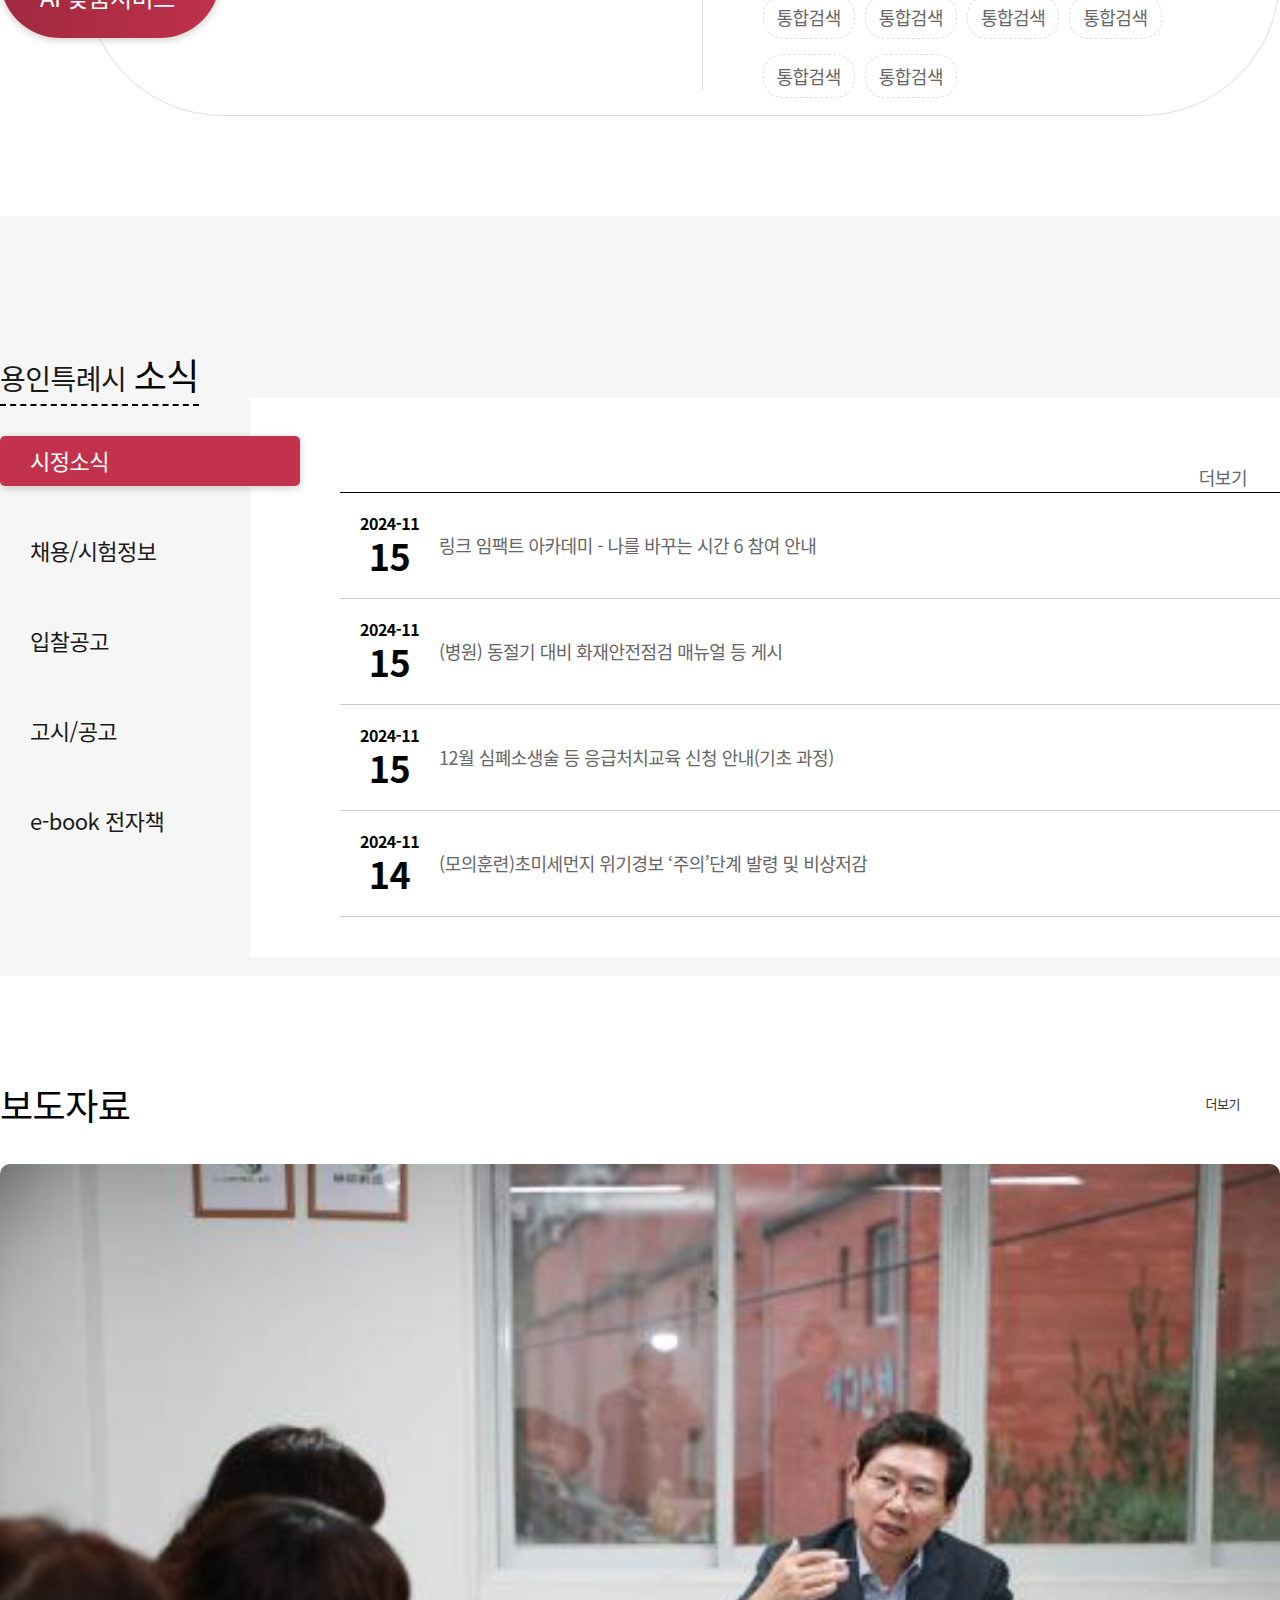
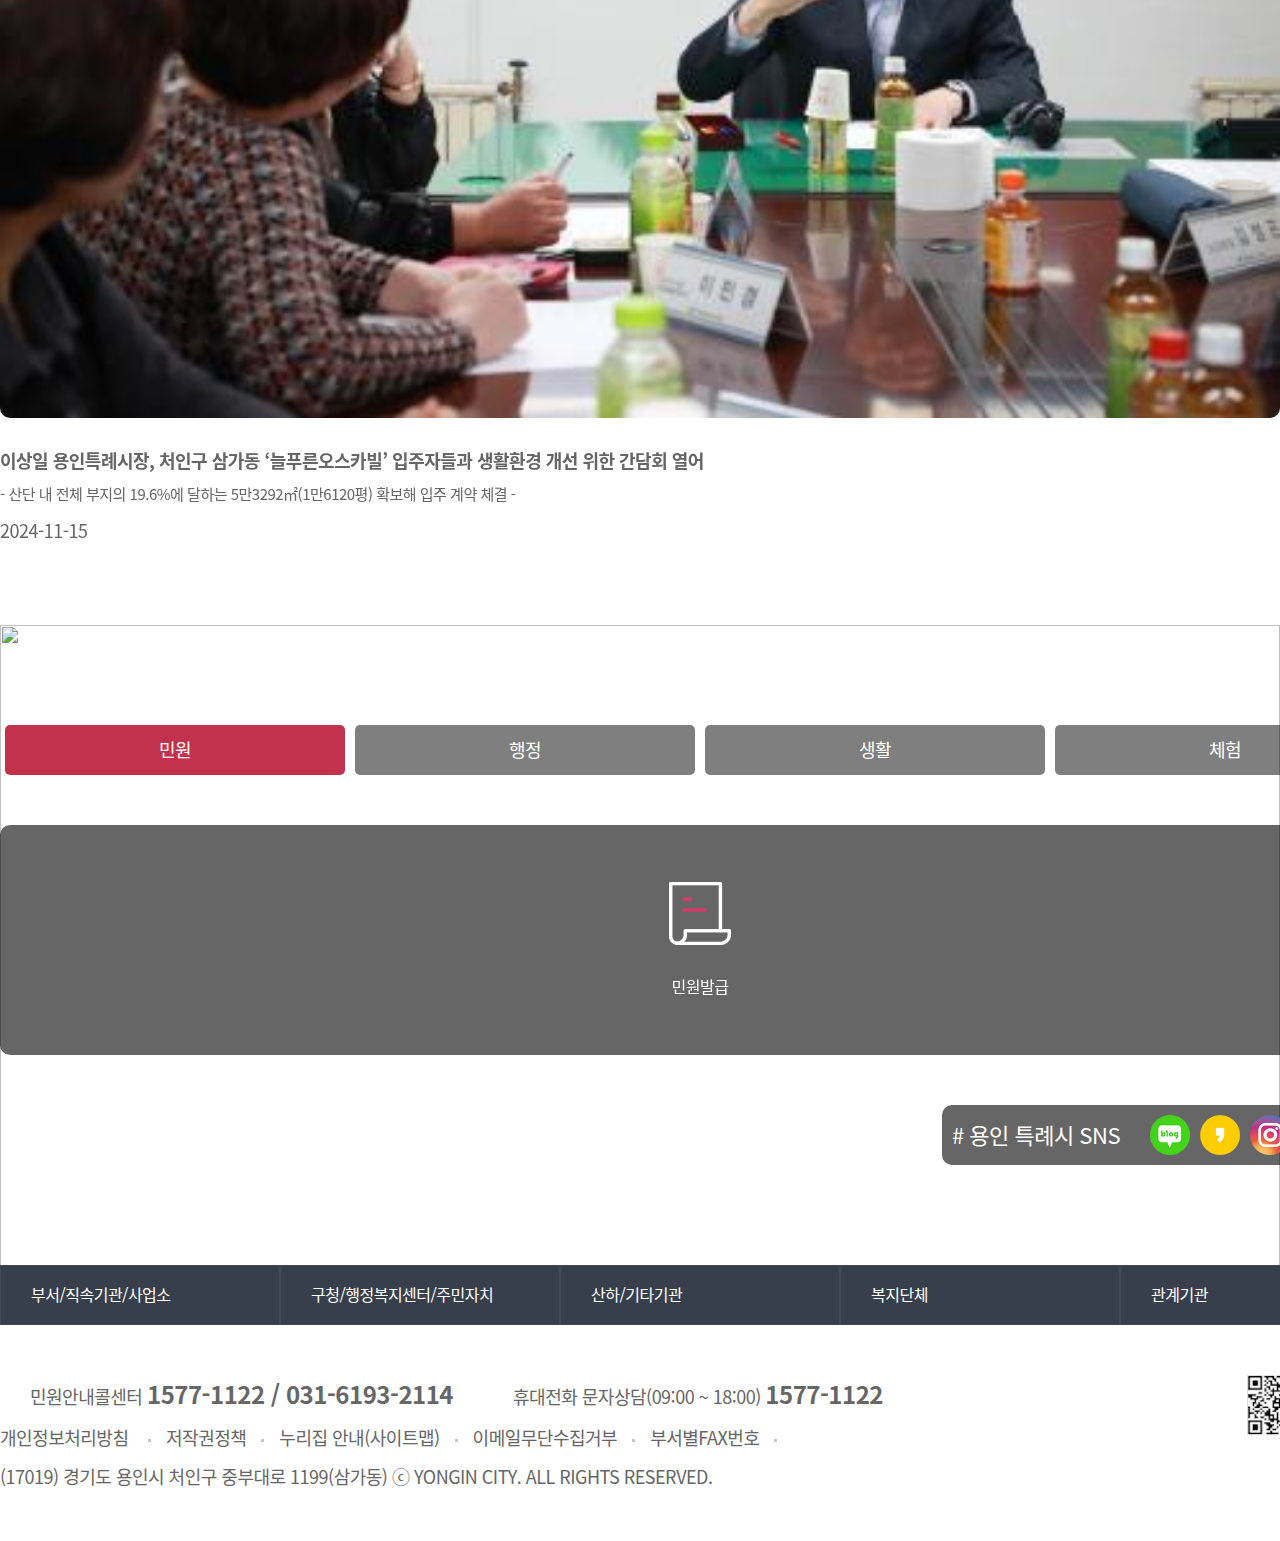
==== commit 3bf93c72: "1203" ====
--- a/yongin.html
+++ b/yongin.html
@@ -1,5 +1,5 @@
 <!DOCTYPE html>
-<html lang="kr">
+<html lang="ko">
 
 <head>
     <meta charset="UTF-8">
